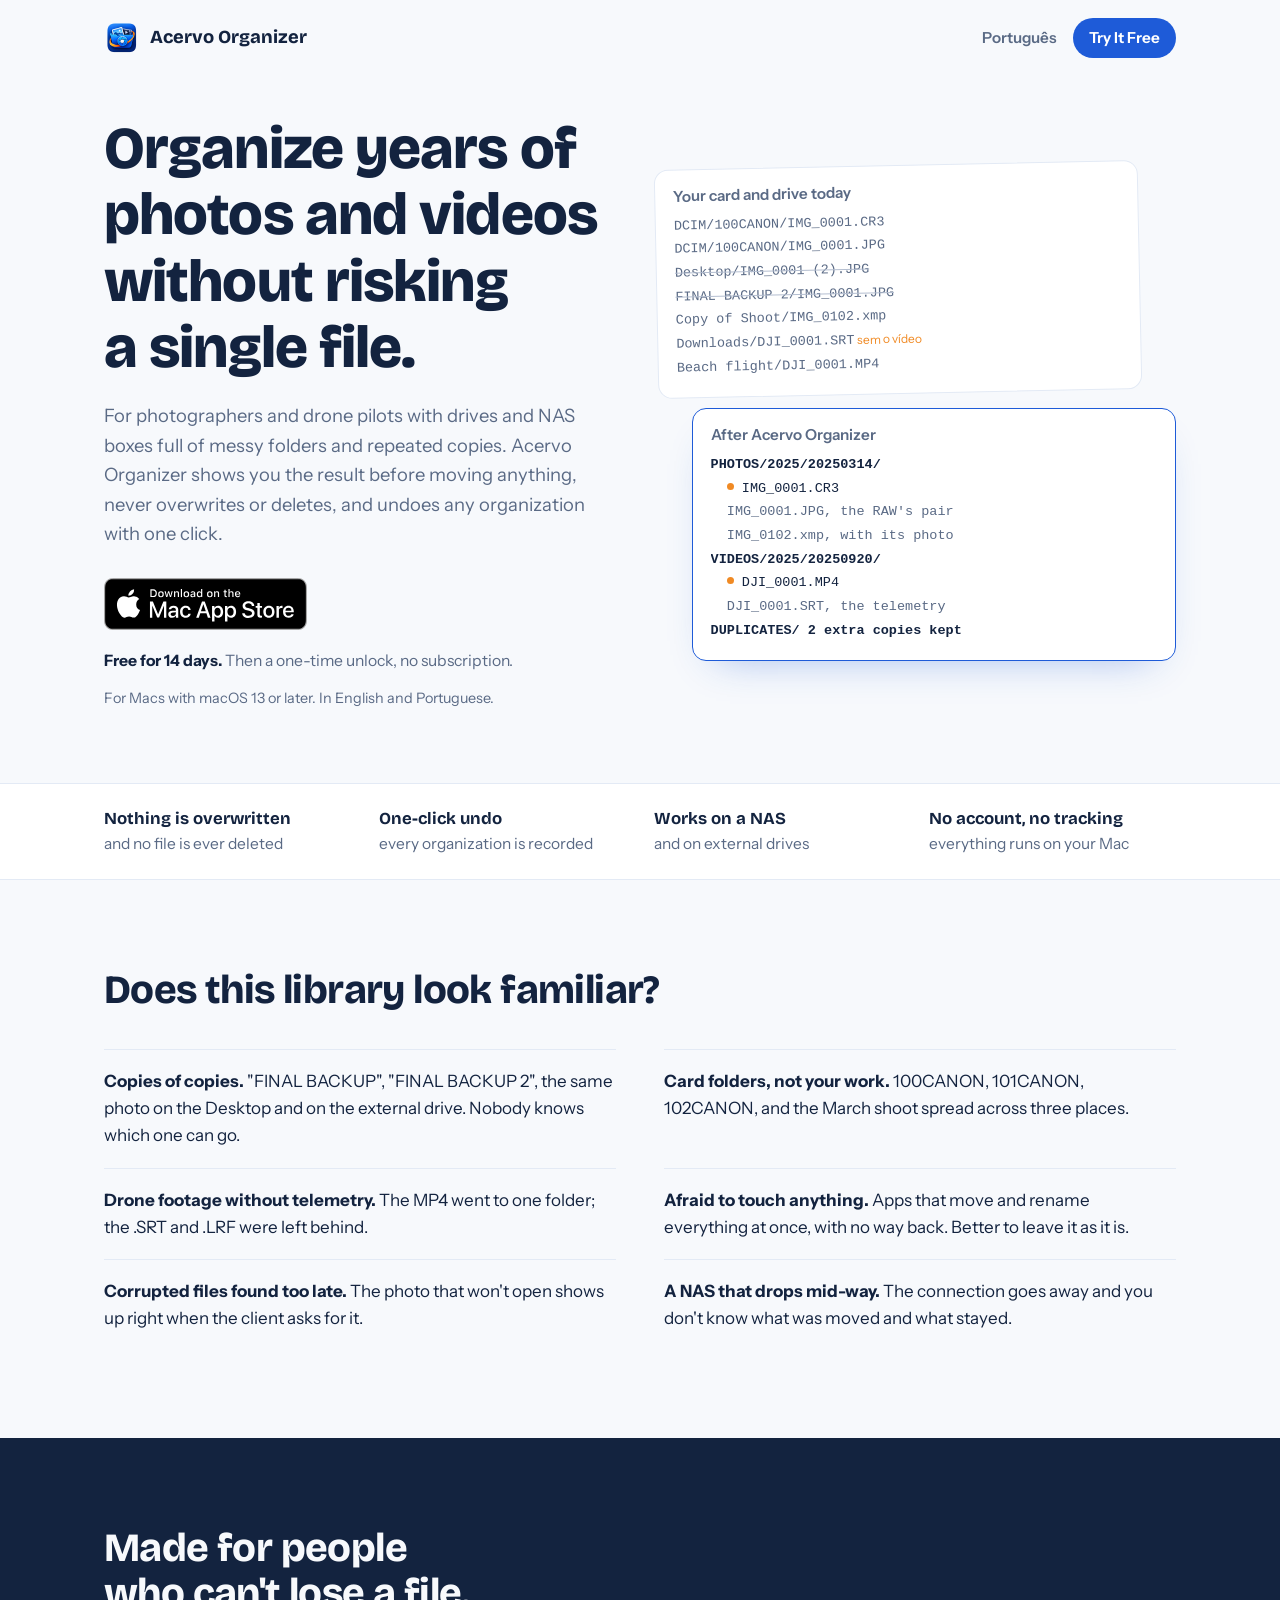
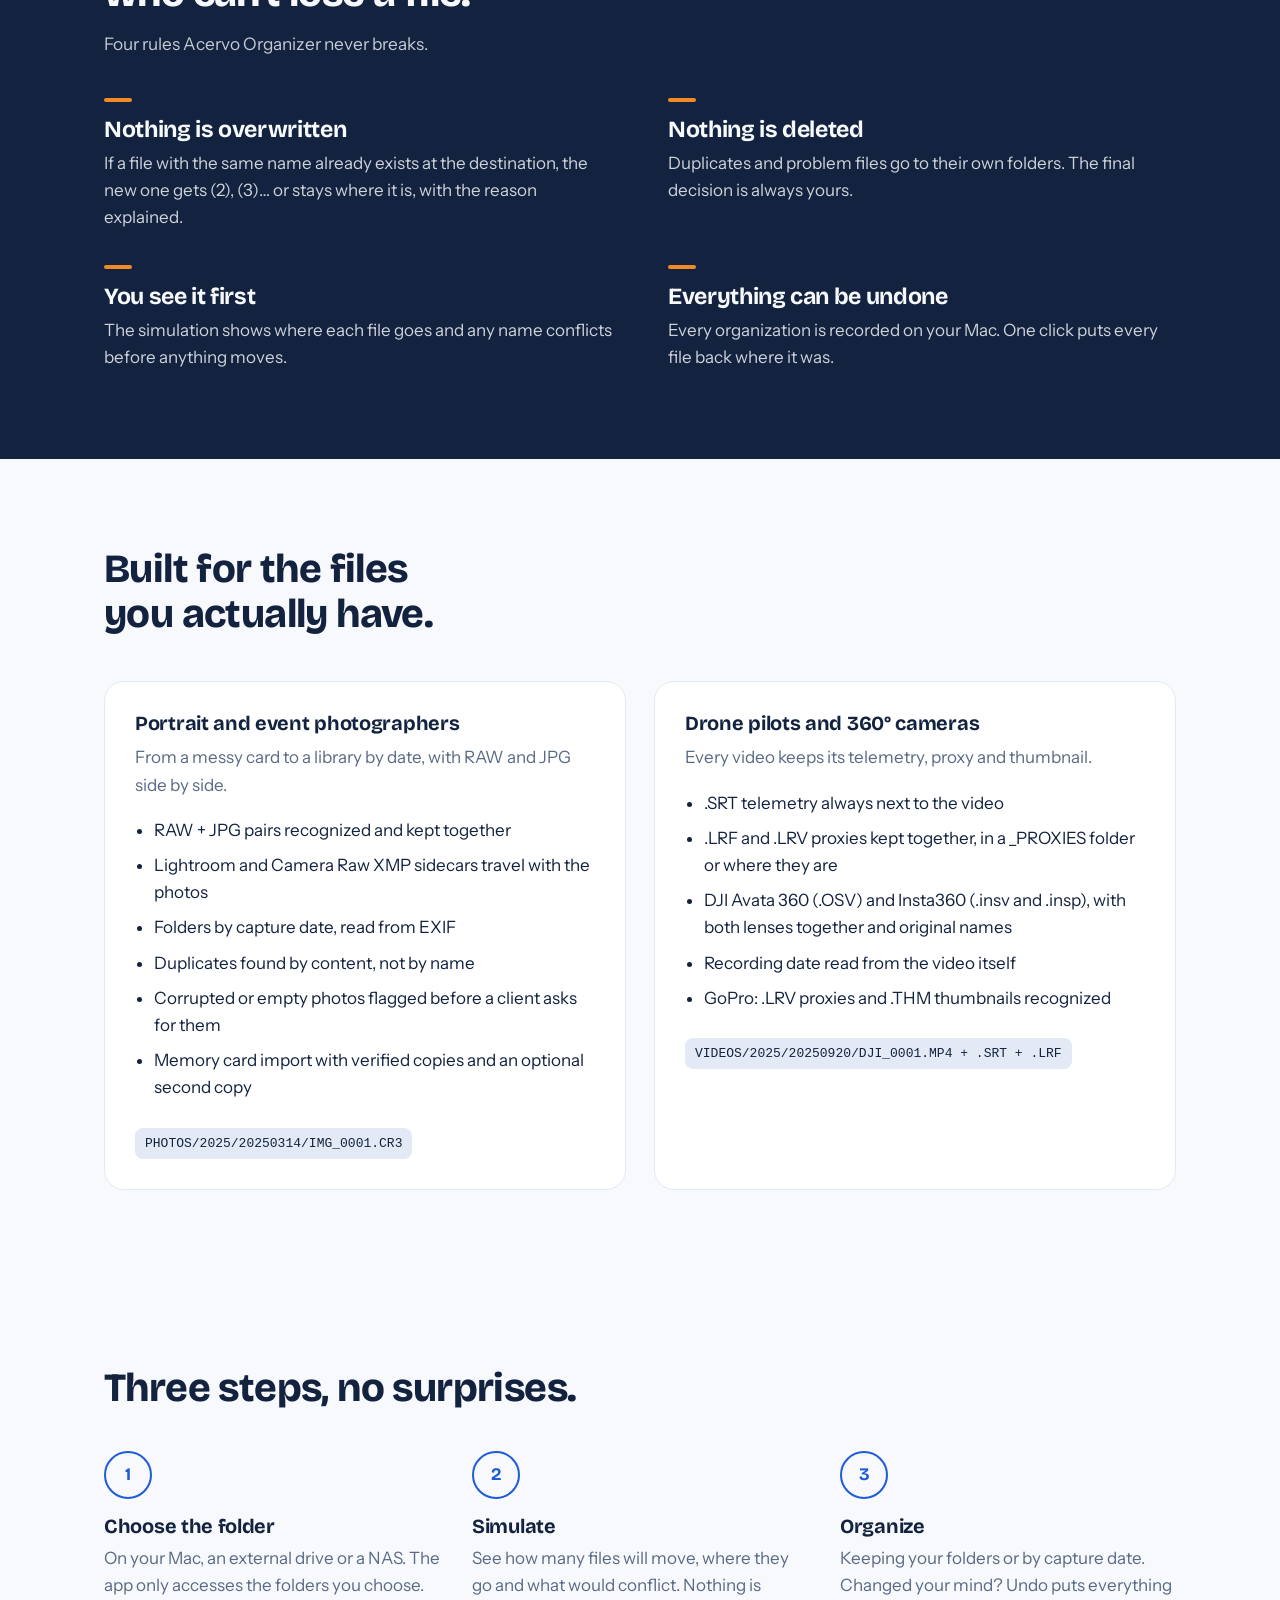
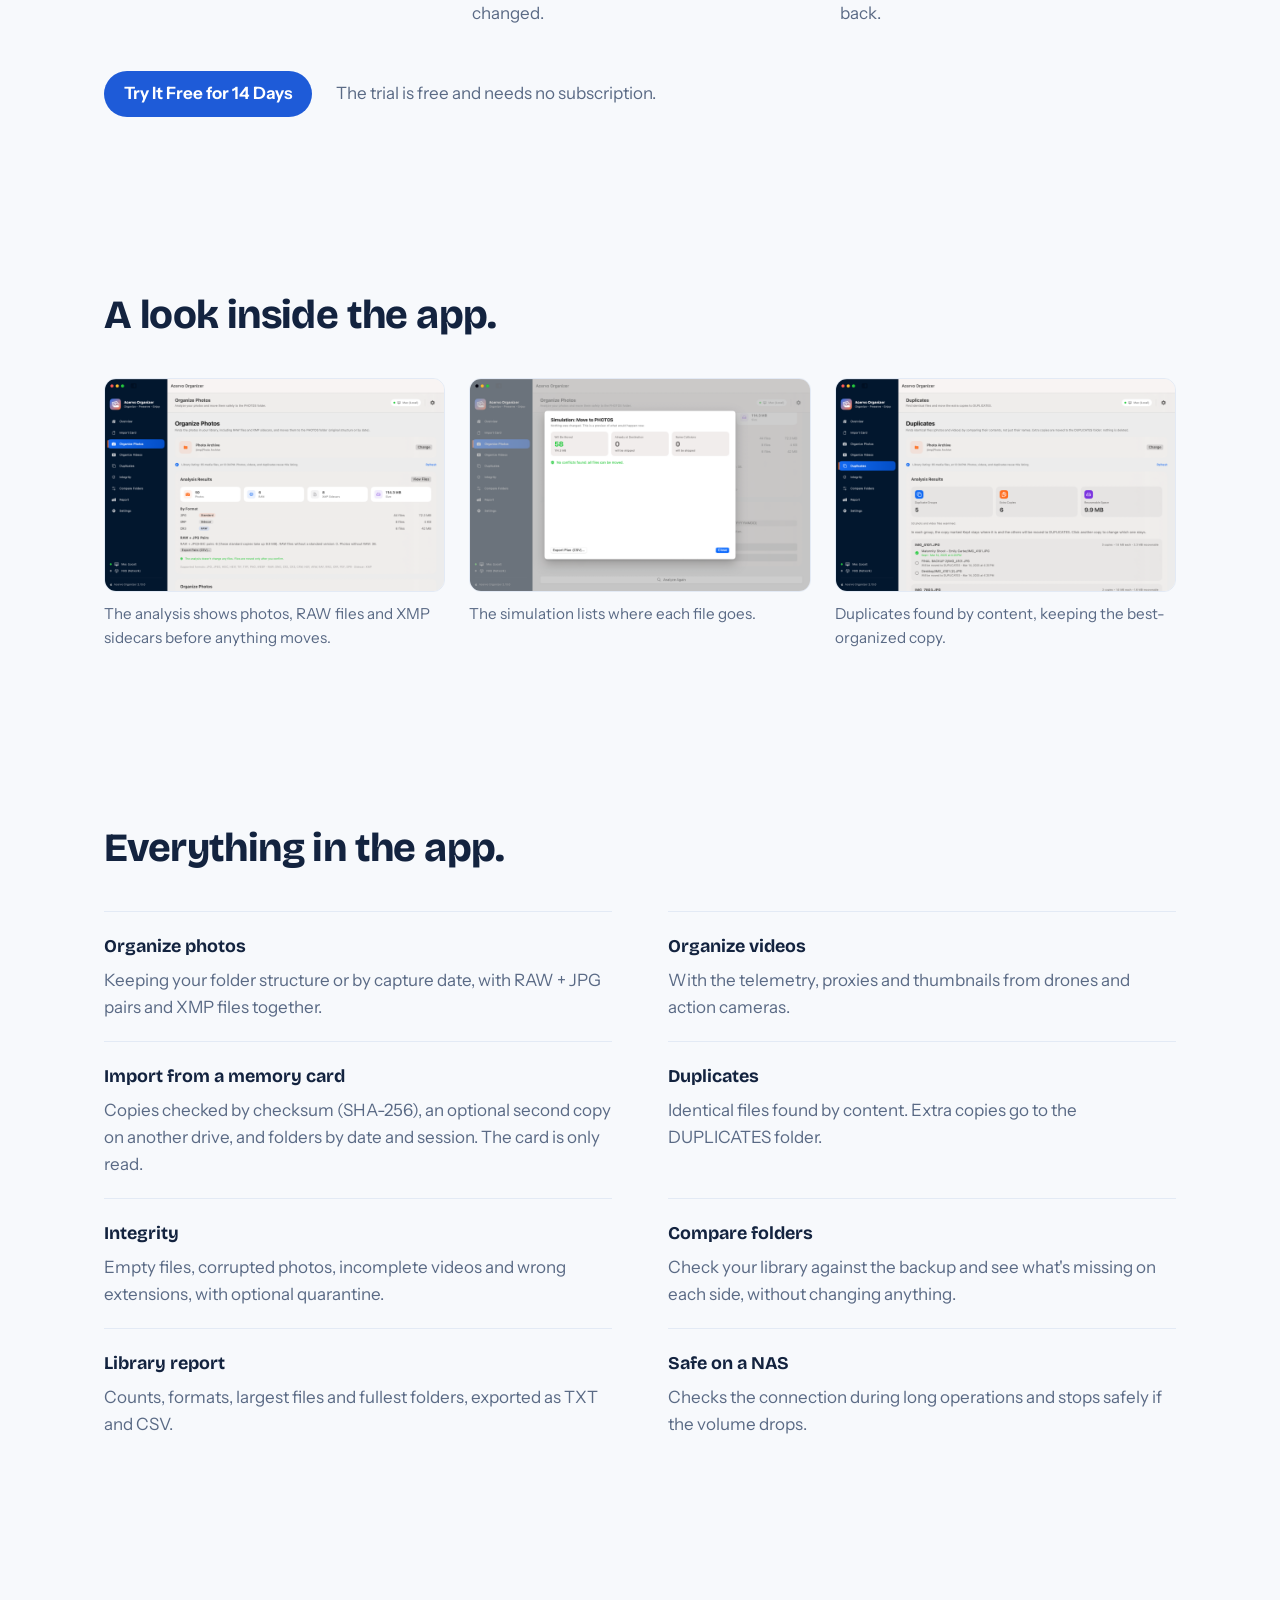
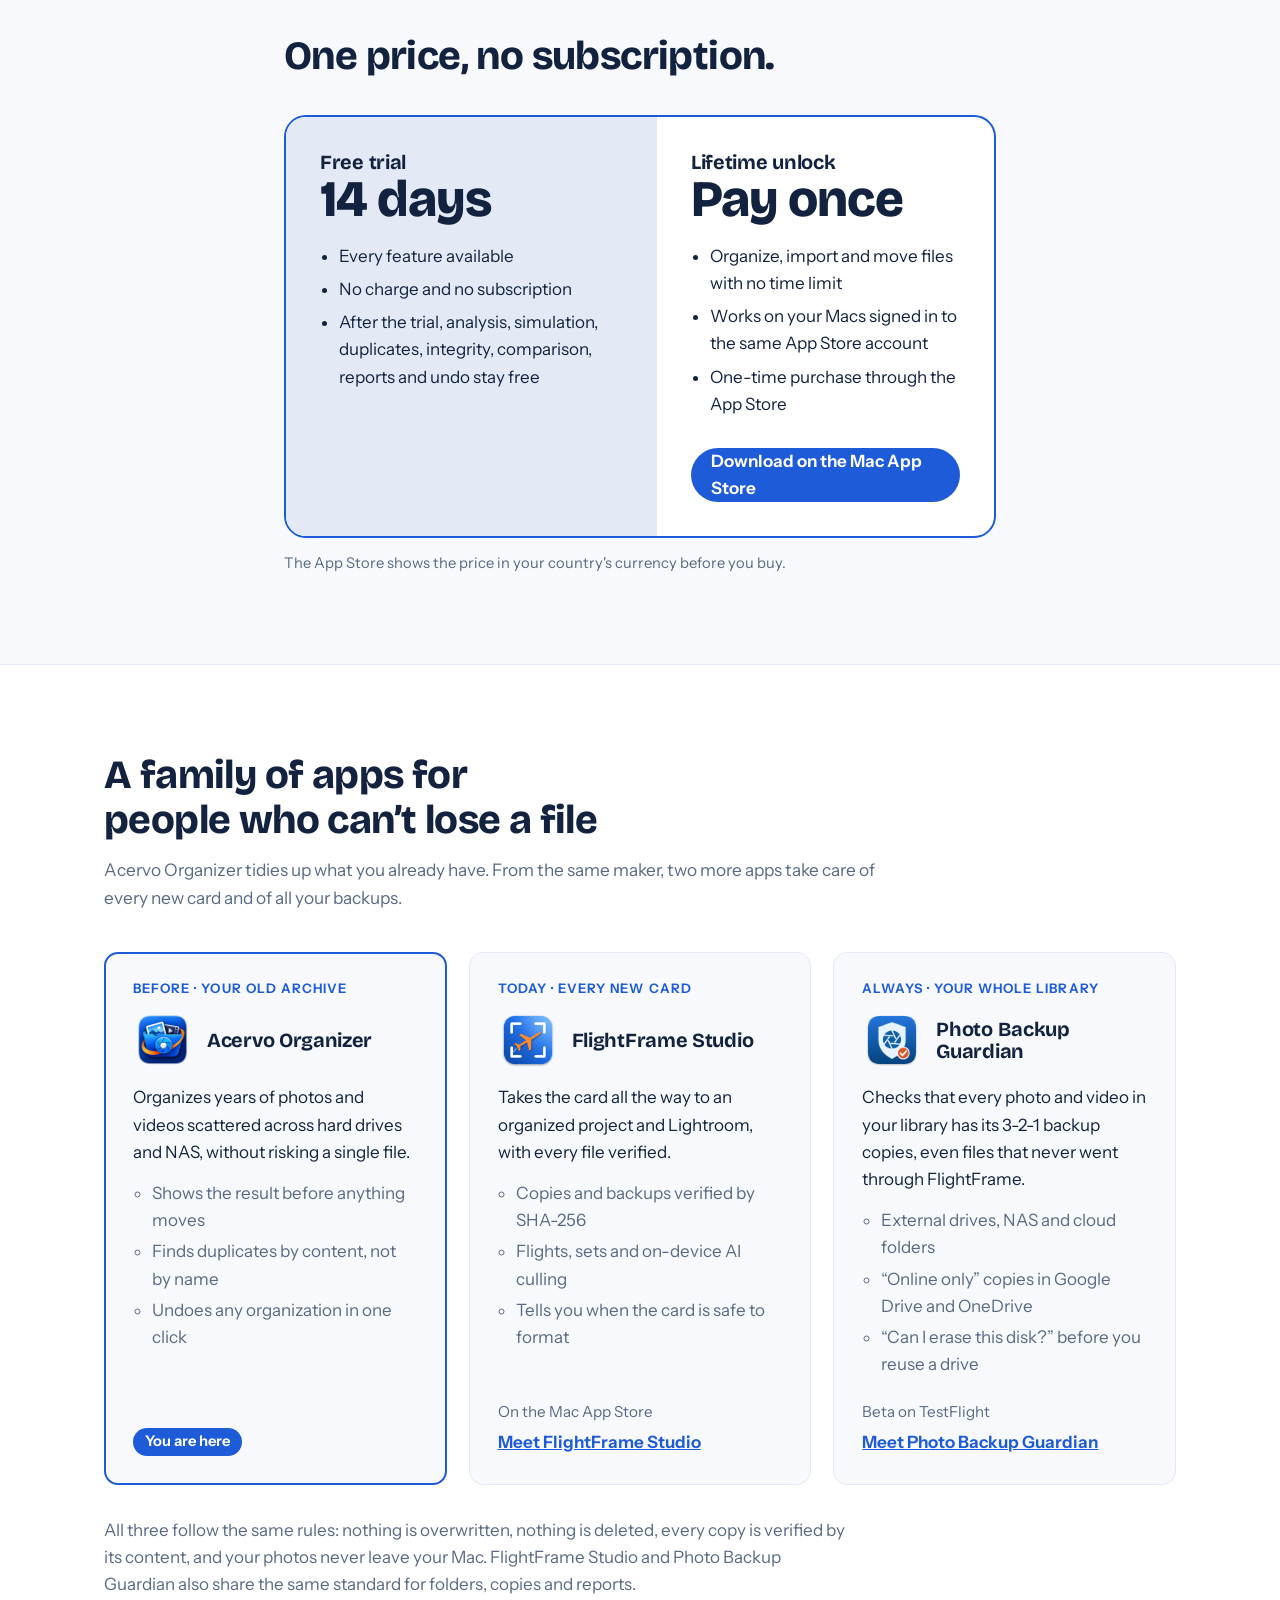
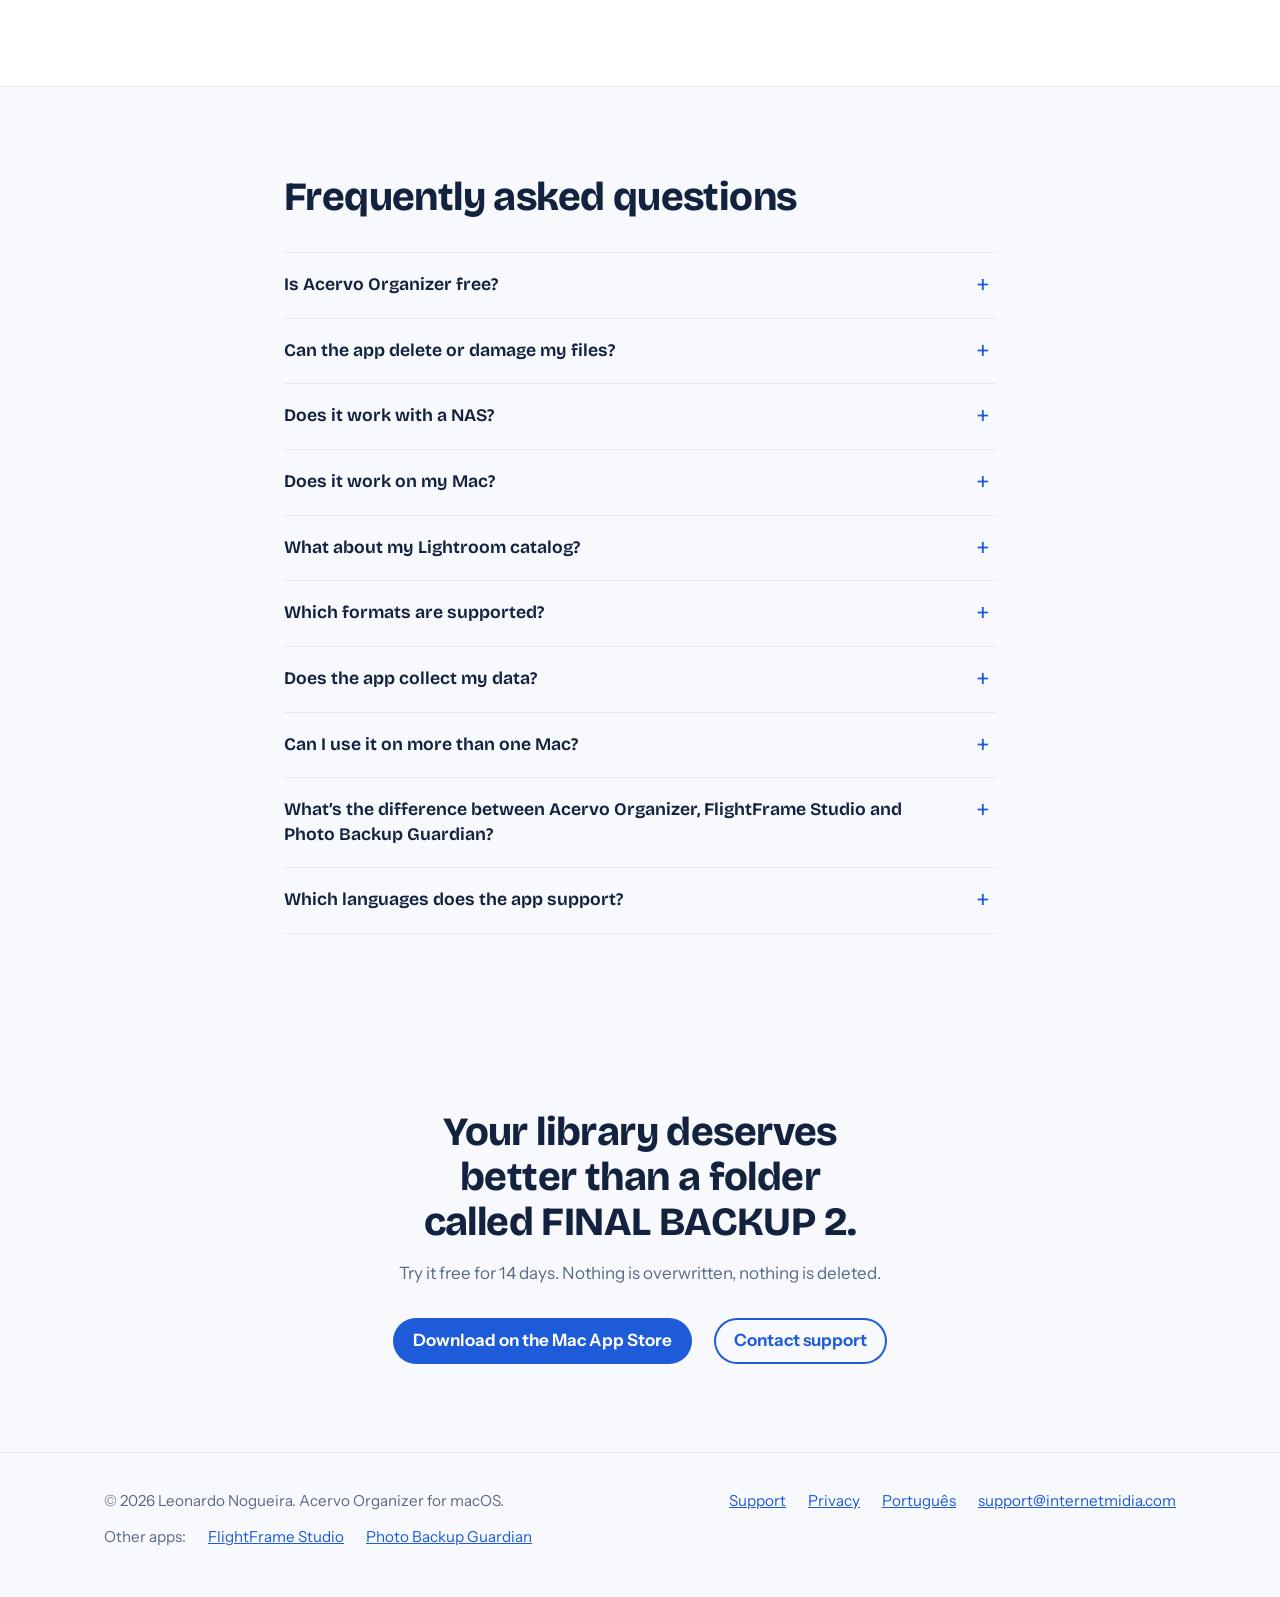
==== en/index.html @ 6e10c5bd "Add the app family section with FlightFrame Studio and Photo Backup Guardian Each app is shown by th" ====
<!doctype html>
<html lang="en">
<head>
<!-- Google tag (gtag.js) -->
<script async src="https://www.googletagmanager.com/gtag/js?id=AW-18549963218"></script>
<script>
  window.dataLayer = window.dataLayer || [];
  function gtag(){dataLayer.push(arguments);}
  gtag('js', new Date());

  gtag('config', 'AW-18549963218');
</script>
<!-- Event snippet for App Store click conversion page (Google Ads). Vale para todo link da Mac App Store da página;
     se a tag do Google não responder em 1 s (bloqueador de anúncios), o link abre mesmo assim. -->
<script>
function gtag_report_conversion(url) {
  var done = false;
  var callback = function () {
    if (done) { return; }
    done = true;
    if (typeof(url) != 'undefined') {
      window.location = url;
    }
  };
  gtag('event', 'conversion', {
      'send_to': 'AW-18549963218/HikiCJOxvbEdENLzp41F',
      'value': 1.0,
      'currency': 'BRL',
      'event_callback': callback
  });
  setTimeout(callback, 1000);
  return false;
}
document.addEventListener('click', function (e) {
  var link = e.target.closest && e.target.closest('a[href*="apps.apple.com"]');
  if (!link) { return; }
  if (e.button !== 0 || e.metaKey || e.ctrlKey || e.shiftKey || e.altKey || link.target === '_blank') {
    gtag_report_conversion();   // abre em outra aba: só registra
    return;
  }
  e.preventDefault();
  gtag_report_conversion(link.href);
});
</script>
<meta charset="utf-8">
<meta name="viewport" content="width=device-width, initial-scale=1">
<title>Acervo Organizer: organize photos, RAW files and drone footage on your Mac without losing anything</title>
<meta name="description" content="Mac app that organizes years of photos, RAW files and drone videos, on your Mac or on a NAS. Simulates before moving, never overwrites or deletes, and undoes any organization. Free for 14 days.">
<link rel="canonical" href="https://acervoorganizer.ravendronevideos.com.br/en/">
<link rel="alternate" hreflang="en" href="https://acervoorganizer.ravendronevideos.com.br/en/">
<link rel="alternate" hreflang="pt-BR" href="https://acervoorganizer.ravendronevideos.com.br/">
<link rel="alternate" hreflang="x-default" href="https://acervoorganizer.ravendronevideos.com.br/en/">
<meta name="theme-color" content="#1E5BD8">
<link rel="icon" type="image/png" href="../assets/favicon-64.png">
<link rel="apple-touch-icon" href="../assets/icone-256.png">
<meta property="og:type" content="website">
<meta property="og:locale" content="en_US">
<meta property="og:locale:alternate" content="pt_BR">
<meta property="og:site_name" content="Acervo Organizer">
<meta property="og:title" content="Acervo Organizer: your photo and video library in order, without losing anything">
<meta property="og:description" content="Organize photos, RAW files and drone footage on your Mac or NAS. Nothing is overwritten, nothing is deleted, everything can be undone. Free for 14 days.">
<meta property="og:url" content="https://acervoorganizer.ravendronevideos.com.br/en/">
<meta property="og:image" content="https://acervoorganizer.ravendronevideos.com.br/assets/og-image.png">
<meta property="og:image:width" content="1200">
<meta property="og:image:height" content="630">
<meta name="twitter:card" content="summary_large_image">
<link rel="preconnect" href="https://fonts.googleapis.com">
<link rel="preconnect" href="https://fonts.gstatic.com" crossorigin>
<link href="https://fonts.googleapis.com/css2?family=Bricolage+Grotesque:opsz,wght@12..96,600;12..96,700;12..96,800&family=Instrument+Sans:wght@400;600;700&display=swap" rel="stylesheet">
<link rel="stylesheet" href="../style.css?v=2026-11-05">
<script type="application/ld+json">
{
  "@context": "https://schema.org",
  "@type": "SoftwareApplication",
  "name": "Acervo Organizer",
  "operatingSystem": "macOS 13 or later",
  "applicationCategory": "MultimediaApplication",
  "description": "Organizes photos, RAW files and drone videos on your Mac, on external drives or on a NAS, without overwriting or deleting files.",
  "image": "https://acervoorganizer.ravendronevideos.com.br/assets/icone-512.png",
  "url": "https://acervoorganizer.ravendronevideos.com.br/en/",
  "downloadUrl": "https://apps.apple.com/app/id6821982992?mt=12",
  "inLanguage": "en",
  "offers": { "@type": "Offer", "price": "0", "priceCurrency": "USD", "description": "Free download with a 14-day trial. One-time unlock; the App Store shows the price in your currency." },
  "author": { "@type": "Person", "name": "Leonardo Nogueira" }
}
</script>
</head>
<body>

<header class="topo">
  <div class="largura">
    <a class="marca" href="#topo" aria-label="Acervo Organizer, home"><img src="../assets/icone-256.png" alt="" width="36" height="36">Acervo Organizer</a>
    <div class="topo-acoes">
      <a class="idioma-link" href="../" hreflang="pt-BR" lang="pt-BR">Português</a>
      <a class="botao" href="https://apps.apple.com/app/id6821982992?mt=12">Try It Free</a>
    </div>
  </div>
</header>

<main id="topo">

<section class="hero">
  <div class="largura">
    <div>
      <h1>Organize years of photos and videos without risking a single file.</h1>
      <p class="subtitulo">For photographers and drone pilots with drives and NAS boxes full of messy folders and repeated copies. Acervo Organizer shows you the result before moving anything, never overwrites or deletes, and undoes any organization with one click.</p>
      <div class="acoes">
        <a class="selo" href="https://apps.apple.com/app/id6821982992?mt=12"><img src="../assets/badge-mac-app-store-en.svg" alt="Download on the Mac App Store" width="180" height="52" onerror="this.parentNode.className='selo-texto';this.parentNode.textContent='Download on the Mac App Store';"></a>
        <p class="oferta"><strong>Free for 14 days.</strong> Then a one-time unlock, no subscription.</p>
      </div>
      <p class="requisito">For Macs with macOS 13 or later. In English and Portuguese.</p>
    </div>

    <div class="acervo" role="img" aria-label="Example: files scattered across the memory card, the Desktop and backups become folders by date, with RAW and JPG photos together and the drone telemetry next to the video.">
      <div class="folha antes" aria-hidden="true">
        <h2>Your card and drive today</h2>
        <ul>
          <li>DCIM/100CANON/IMG_0001.CR3</li>
          <li>DCIM/100CANON/IMG_0001.JPG</li>
          <li class="repetido">Desktop/IMG_0001 (2).JPG</li>
          <li class="repetido">FINAL BACKUP 2/IMG_0001.JPG</li>
          <li>Copy of Shoot/IMG_0102.xmp</li>
          <li class="solto">Downloads/DJI_0001.SRT</li>
          <li>Beach flight/DJI_0001.MP4</li>
        </ul>
      </div>
      <div class="folha depois" aria-hidden="true">
        <h2>After Acervo Organizer</h2>
        <ul>
          <li class="pasta" style="--i:0">PHOTOS/2025/20250314/</li>
          <li class="n1 ok" style="--i:1">IMG_0001.CR3</li>
          <li class="n1 junto" style="--i:2">IMG_0001.JPG, the RAW's pair</li>
          <li class="n1 junto" style="--i:3">IMG_0102.xmp, with its photo</li>
          <li class="pasta" style="--i:4">VIDEOS/2025/20250920/</li>
          <li class="n1 ok" style="--i:5">DJI_0001.MP4</li>
          <li class="n1 junto" style="--i:6">DJI_0001.SRT, the telemetry</li>
          <li class="pasta" style="--i:7">DUPLICATES/ 2 extra copies kept</li>
        </ul>
      </div>
    </div>
  </div>
</section>

<section class="confianca" aria-label="Guarantees">
  <ul class="largura">
    <li><strong>Nothing is overwritten</strong>and no file is ever deleted</li>
    <li><strong>One-click undo</strong>every organization is recorded</li>
    <li><strong>Works on a NAS</strong>and on external drives</li>
    <li><strong>No account, no tracking</strong>everything runs on your Mac</li>
  </ul>
</section>

<section class="secao">
  <div class="largura">
    <h2>Does this library look familiar?</h2>
    <div class="dores">
      <p><strong>Copies of copies.</strong> "FINAL BACKUP", "FINAL BACKUP 2", the same photo on the Desktop and on the external drive. Nobody knows which one can go.</p>
      <p><strong>Card folders, not your work.</strong> 100CANON, 101CANON, 102CANON, and the March shoot spread across three places.</p>
      <p><strong>Drone footage without telemetry.</strong> The MP4 went to one folder; the .SRT and .LRF were left behind.</p>
      <p><strong>Afraid to touch anything.</strong> Apps that move and rename everything at once, with no way back. Better to leave it as it is.</p>
      <p><strong>Corrupted files found too late.</strong> The photo that won't open shows up right when the client asks for it.</p>
      <p><strong>A NAS that drops mid-way.</strong> The connection goes away and you don't know what was moved and what stayed.</p>
    </div>
  </div>
</section>

<section class="secao regras-fundo" id="safety">
  <div class="largura">
    <h2>Made for people who can't lose a file.</h2>
    <p class="introducao">Four rules Acervo Organizer never breaks.</p>
    <ul class="regras">
      <li><h3>Nothing is overwritten</h3><p>If a file with the same name already exists at the destination, the new one gets (2), (3)… or stays where it is, with the reason explained.</p></li>
      <li><h3>Nothing is deleted</h3><p>Duplicates and problem files go to their own folders. The final decision is always yours.</p></li>
      <li><h3>You see it first</h3><p>The simulation shows where each file goes and any name conflicts before anything moves.</p></li>
      <li><h3>Everything can be undone</h3><p>Every organization is recorded on your Mac. One click puts every file back where it was.</p></li>
    </ul>
  </div>
</section>

<section class="secao" id="who-its-for">
  <div class="largura">
    <h2>Built for the files you actually have.</h2>
    <div class="publicos">
      <article class="publico">
        <h3>Portrait and event photographers</h3>
        <p>From a messy card to a library by date, with RAW and JPG side by side.</p>
        <ul>
          <li>RAW + JPG pairs recognized and kept together</li>
          <li>Lightroom and Camera Raw XMP sidecars travel with the photos</li>
          <li>Folders by capture date, read from EXIF</li>
          <li>Duplicates found by content, not by name</li>
          <li>Corrupted or empty photos flagged before a client asks for them</li>
          <li>Memory card import with verified copies and an optional second copy</li>
        </ul>
        <span class="caminho">PHOTOS/2025/20250314/IMG_0001.CR3</span>
      </article>
      <article class="publico">
        <h3>Drone pilots and 360° cameras</h3>
        <p>Every video keeps its telemetry, proxy and thumbnail.</p>
        <ul>
          <li>.SRT telemetry always next to the video</li>
          <li>.LRF and .LRV proxies kept together, in a _PROXIES folder or where they are</li>
          <li>DJI Avata 360 (.OSV) and Insta360 (.insv and .insp), with both lenses together and original names</li>
          <li>Recording date read from the video itself</li>
          <li>GoPro: .LRV proxies and .THM thumbnails recognized</li>
        </ul>
        <span class="caminho">VIDEOS/2025/20250920/DJI_0001.MP4 + .SRT + .LRF</span>
      </article>
    </div>
  </div>
</section>

<section class="secao" id="how-it-works">
  <div class="largura">
    <h2>Three steps, no surprises.</h2>
    <ol class="passos">
      <li><h3>Choose the folder</h3><p>On your Mac, an external drive or a NAS. The app only accesses the folders you choose.</p></li>
      <li><h3>Simulate</h3><p>See how many files will move, where they go and what would conflict. Nothing is changed.</p></li>
      <li><h3>Organize</h3><p>Keeping your folders or by capture date. Changed your mind? Undo puts everything back.</p></li>
    </ol>
    <div class="meio-cta">
      <a class="botao" href="https://apps.apple.com/app/id6821982992?mt=12">Try It Free for 14 Days</a>
      <p class="discreto">The trial is free and needs no subscription.</p>
    </div>
  </div>
</section>

<section class="secao capturas" aria-label="App screens">
  <div class="largura">
    <h2>A look inside the app.</h2>
    <div class="galeria">
      <figure><img src="../assets/capturas/en/organize-photos.png" alt="Organize Photos screen with the analysis result" loading="lazy" onerror="this.closest('figure').remove()"><figcaption>The analysis shows photos, RAW files and XMP sidecars before anything moves.</figcaption></figure>
      <figure><img src="../assets/capturas/en/simulation.png" alt="Simulation window with the destination of each file" loading="lazy" onerror="this.closest('figure').remove()"><figcaption>The simulation lists where each file goes.</figcaption></figure>
      <figure><img src="../assets/capturas/en/duplicates.png" alt="Duplicates screen with groups of identical files" loading="lazy" onerror="this.closest('figure').remove()"><figcaption>Duplicates found by content, keeping the best-organized copy.</figcaption></figure>
    </div>
  </div>
</section>

<section class="secao" id="features">
  <div class="largura">
    <h2>Everything in the app.</h2>
    <dl class="indice">
      <div><dt>Organize photos</dt><dd>Keeping your folder structure or by capture date, with RAW + JPG pairs and XMP files together.</dd></div>
      <div><dt>Organize videos</dt><dd>With the telemetry, proxies and thumbnails from drones and action cameras.</dd></div>
      <div><dt>Import from a memory card</dt><dd>Copies checked by checksum (SHA-256), an optional second copy on another drive, and folders by date and session. The card is only read.</dd></div>
      <div><dt>Duplicates</dt><dd>Identical files found by content. Extra copies go to the DUPLICATES folder.</dd></div>
      <div><dt>Integrity</dt><dd>Empty files, corrupted photos, incomplete videos and wrong extensions, with optional quarantine.</dd></div>
      <div><dt>Compare folders</dt><dd>Check your library against the backup and see what's missing on each side, without changing anything.</dd></div>
      <div><dt>Library report</dt><dd>Counts, formats, largest files and fullest folders, exported as TXT and CSV.</dd></div>
      <div><dt>Safe on a NAS</dt><dd>Checks the connection during long operations and stops safely if the volume drops.</dd></div>
    </dl>
  </div>
</section>

<section class="secao" id="price">
  <div class="largura estreito">
    <h2>One price, no subscription.</h2>
    <div class="preco-caixa">
      <div class="gratis">
        <h3>Free trial</h3>
        <p class="valor">14 days</p>
        <ul>
          <li>Every feature available</li>
          <li>No charge and no subscription</li>
          <li>After the trial, analysis, simulation, duplicates, integrity, comparison, reports and undo stay free</li>
        </ul>
      </div>
      <div>
        <h3>Lifetime unlock</h3>
        <p class="valor">Pay once</p>
        <ul>
          <li>Organize, import and move files with no time limit</li>
          <li>Works on your Macs signed in to the same App Store account</li>
          <li>One-time purchase through the App Store</li>
        </ul>
        <a class="botao" href="https://apps.apple.com/app/id6821982992?mt=12">Download on the Mac App Store</a>
      </div>
    </div>
    <p class="discreto" style="margin-top:14px;font-size:.92rem">The App Store shows the price in your country's currency before you buy.</p>
  </div>
</section>

<section class="secao familia" id="apps">
  <div class="largura">
    <h2>A family of apps for people who can’t lose a file</h2>
    <p class="introducao">Acervo Organizer tidies up what you already have. From the same maker, two more apps take care of every new card and of all your backups.</p>
    <ol class="familia-grade">
      <li class="familia-app aqui">
        <span class="familia-momento">Before · your old archive</span>
        <header>
          <img src="../assets/icone-256.png" alt="" width="60" height="60" loading="lazy">
          <h3>Acervo Organizer</h3>
        </header>
        <p>Organizes years of photos and videos scattered across hard drives and NAS, without risking a single file.</p>
        <ul>
          <li>Shows the result before anything moves</li>
          <li>Finds duplicates by content, not by name</li>
          <li>Undoes any organization in one click</li>
        </ul>
        <span class="familia-aqui">You are here</span>
      </li>
      <li class="familia-app">
        <span class="familia-momento">Today · every new card</span>
        <header>
          <img src="../assets/app-flightframe.png" alt="" width="60" height="60" loading="lazy">
          <h3>FlightFrame Studio</h3>
        </header>
        <p>Takes the card all the way to an organized project and Lightroom, with every file verified.</p>
        <ul>
          <li>Copies and backups verified by SHA-256</li>
          <li>Flights, sets and on-device AI culling</li>
          <li>Tells you when the card is safe to format</li>
        </ul>
        <span class="familia-situacao">On the Mac App Store</span>
        <a class="familia-link" href="https://flightframe.ravendronevideos.com.br/en/">Meet FlightFrame Studio</a>
      </li>
      <li class="familia-app">
        <span class="familia-momento">Always · your whole library</span>
        <header>
          <img src="../assets/app-photo-backup-guardian.png" alt="" width="60" height="60" loading="lazy">
          <h3>Photo Backup Guardian</h3>
        </header>
        <p>Checks that every photo and video in your library has its 3-2-1 backup copies, even files that never went through FlightFrame.</p>
        <ul>
          <li>External drives, NAS and cloud folders</li>
          <li>“Online only” copies in Google Drive and OneDrive</li>
          <li>“Can I erase this disk?” before you reuse a drive</li>
        </ul>
        <span class="familia-situacao">Beta on TestFlight</span>
        <a class="familia-link" href="https://photobackupguardian.app">Meet Photo Backup Guardian</a>
      </li>
    </ol>
    <p class="familia-regras">All three follow the same rules: nothing is overwritten, nothing is deleted, every copy is verified by its content, and your photos never leave your Mac. FlightFrame Studio and Photo Backup Guardian also share the same standard for folders, copies and reports.</p>
  </div>
</section>

<section class="secao" id="faq">
  <div class="largura estreito">
    <h2>Frequently asked questions</h2>
    <div class="perguntas">
      <details><summary>Is Acervo Organizer free?</summary><p>The download is free and the first two weeks come with everything unlocked. After that, analysis, simulation, duplicates, integrity, comparison, reports and undo stay free. To keep organizing, importing and moving files, the unlock is a one-time purchase, no subscription.</p></details>
      <details><summary>Can the app delete or damage my files?</summary><p>No. It never deletes and never overwrites. Duplicates and problem files are moved to their own folders, and every organization can be undone. Between different drives, the app copies, verifies, and only then removes the original.</p></details>
      <details><summary>Does it work with a NAS?</summary><p>Yes, with the NAS volume mounted on your Mac, such as a Synology or QNAP over the network. The app checks the connection during long operations and stops safely if it drops; what was already moved is recorded and can be undone.</p></details>
      <details><summary>Does it work on my Mac?</summary><p>It works on Macs with macOS 13 or later, with Apple silicon or Intel processors.</p></details>
      <details><summary>What about my Lightroom catalog?</summary><p>XMP files travel with the photos. If the folders are already in a Lightroom Classic catalog, moving photos outside Lightroom makes the catalog lose track of them; after organizing, use Lightroom's option to find the missing folder and point it to the new place.</p></details>
      <details><summary>Which formats are supported?</summary><p>Photos in JPG, HEIC, PNG, TIFF and the main RAW formats (CR3, CR2, NEF, ARW, RAF, DNG, ORF, RW2 and others), with XMP. Videos in MOV, MP4, MTS, MKV, AVI and others, with .SRT, .LRF, .LRV and .THM. 360° videos from DJI (.OSV) and Insta360 (.insv and .insp).</p></details>
      <details><summary>Does the app collect my data?</summary><p>No. There is no account, no ads, no usage analytics and no tracking, and your photos never leave your drives. See the <a href="privacy.html">privacy policy</a>.</p></details>
      <details><summary>Can I use it on more than one Mac?</summary><p>Yes. The unlock works on Macs signed in to the same App Store account. On a new Mac, go to Settings, License, View Options…, Restore Purchases.</p></details>
      <details><summary>What’s the difference between Acervo Organizer, FlightFrame Studio and Photo Backup Guardian?</summary><p>Each one covers a different moment of your work. Acervo Organizer tidies up what’s already on your drives and NAS: it organizes by date, keeps RAW, XMP and telemetry together and sets duplicates aside. <a href="https://flightframe.ravendronevideos.com.br/en/">FlightFrame Studio</a> handles every new card: it copies with verification, organizes the project, makes the backup and tells you when the card is safe to format. <a href="https://photobackupguardian.app">Photo Backup Guardian</a> watches your whole library, across every drive and cloud folder, and warns you when a 3-2-1 copy is missing. Use one, or all three together.</p></details>
      <details><summary>Which languages does the app support?</summary><p>English and Portuguese (Brazil). The app follows your macOS language; to choose another one just for Acervo Organizer, go to System Settings › General › Language &amp; Region › Applications. New users get destination folders named PHOTOS, VIDEOS, DUPLICATES and PROBLEMS.</p></details>
    </div>
  </div>
</section>

<section class="secao final">
  <div class="largura">
    <h2>Your library deserves better than a folder called FINAL&nbsp;BACKUP&nbsp;2.</h2>
    <p>Try it free for 14 days. Nothing is overwritten, nothing is deleted.</p>
    <div class="acoes">
      <a class="botao" href="https://apps.apple.com/app/id6821982992?mt=12">Download on the Mac App Store</a>
      <a class="botao botao-secundario" href="support.html">Contact support</a>
    </div>
  </div>
</section>

</main>

<footer class="rodape">
  <div class="largura">
    <p>© 2026 Leonardo Nogueira. Acervo Organizer for macOS.</p>
    <nav aria-label="Footer">
      <a href="support.html">Support</a>
      <a href="privacy.html">Privacy</a>
      <a href="../" hreflang="pt-BR" lang="pt-BR">Português</a>
      <a href="mailto:support@internetmidia.com">support@internetmidia.com</a>
    </nav>
    <nav class="outros-apps" aria-label="Other apps">
      <span>Other apps:</span>
      <a href="https://flightframe.ravendronevideos.com.br/en/">FlightFrame Studio</a>
      <a href="https://photobackupguardian.app">Photo Backup Guardian</a>
    </nav>
  </div>
</footer>

<script type="application/ld+json">
{
  "@context": "https://schema.org",
  "@type": "FAQPage",
  "mainEntity": [
    { "@type": "Question", "name": "Is Acervo Organizer free?", "acceptedAnswer": { "@type": "Answer", "text": "The download is free and the first two weeks come with everything unlocked. After that, analysis, simulation, duplicates, integrity, comparison, reports and undo stay free. To keep organizing, importing and moving files, the unlock is a one-time purchase, no subscription." } },
    { "@type": "Question", "name": "Can the app delete or damage my files?", "acceptedAnswer": { "@type": "Answer", "text": "No. It never deletes and never overwrites. Duplicates and problem files are moved to their own folders, and every organization can be undone." } },
    { "@type": "Question", "name": "Does it work with a NAS?", "acceptedAnswer": { "@type": "Answer", "text": "Yes, with the NAS volume mounted on your Mac. The app checks the connection during long operations and stops safely if it drops." } },
    { "@type": "Question", "name": "Does it work on my Mac?", "acceptedAnswer": { "@type": "Answer", "text": "It works on Macs with macOS 13 or later, with Apple silicon or Intel processors." } },
    { "@type": "Question", "name": "Does the app collect my data?", "acceptedAnswer": { "@type": "Answer", "text": "No. There is no account, no ads, no usage analytics and no tracking, and your photos never leave your drives." } }
  ]
}
</script>
</body>
</html>
---- style.css ----
/* Acervo Organizer — site (GitHub Pages). Cores tiradas do ícone do app. */
:root {
  --tinta: #13233F;
  --ardosia: #5A6A85;
  --cobalto: #1E5BD8;
  --cobalto-escuro: #1747AA;
  --laranja: #F08A24;
  --papel: #F7F9FC;
  --superficie: #FFFFFF;
  --nevoa: #E3EAF5;
  --ruido: #B4BED0;
  --raio: 14px;
  --display: "Bricolage Grotesque", "SF Pro Display", -apple-system, "Helvetica Neue", Arial, sans-serif;
  --texto: "Instrument Sans", -apple-system, BlinkMacSystemFont, "Helvetica Neue", Arial, sans-serif;
  --mono: ui-monospace, "SF Mono", Menlo, Consolas, monospace;
  color-scheme: light;
}
@media (prefers-color-scheme: dark) {
  :root {
    --tinta: #E6ECF6;
    --ardosia: #9AA8C0;
    --cobalto: #6E9BFF;
    --cobalto-escuro: #8DB0FF;
    --laranja: #FFA54D;
    --papel: #0E1729;
    --superficie: #16223A;
    --nevoa: #24324E;
    --ruido: #4A5878;
    color-scheme: dark;
  }
}

* { box-sizing: border-box; }
html { scroll-behavior: smooth; }
@media (prefers-reduced-motion: reduce) { html { scroll-behavior: auto; } }
body {
  margin: 0;
  font: 17px/1.6 var(--texto);
  color: var(--tinta);
  background: var(--papel);
  -webkit-font-smoothing: antialiased;
}
img { max-width: 100%; height: auto; }
a { color: var(--cobalto); }
:focus-visible { outline: 3px solid var(--laranja); outline-offset: 3px; border-radius: 6px; }

.largura { max-width: 1120px; margin: 0 auto; padding: 0 24px; }
.estreito { max-width: 760px; }

h1, h2, h3 { font-family: var(--display); line-height: 1.12; letter-spacing: -0.015em; margin: 0; text-wrap: balance; }
h1 { font-size: clamp(2.3rem, 5.2vw, 3.7rem); font-weight: 800; }
h2 { font-size: clamp(1.75rem, 3.4vw, 2.5rem); font-weight: 750; }
h3 { font-size: 1.25rem; font-weight: 700; }
p { margin: 0; max-width: 68ch; }
.discreto { color: var(--ardosia); }

/* Topo */
.topo { padding: 18px 0; }
.topo .largura { display: flex; align-items: center; justify-content: space-between; gap: 16px; }
.marca { display: flex; align-items: center; gap: 10px; font-family: var(--display); font-weight: 750; font-size: 1.15rem; color: var(--tinta); text-decoration: none; }
.marca img { width: 36px; height: 36px; }

/* Botões */
.botao {
  display: inline-flex; align-items: center; justify-content: center; gap: 8px;
  min-height: 46px; padding: 0 20px; border-radius: 999px;
  background: var(--cobalto); color: #fff; font-weight: 650; text-decoration: none;
  transition: background-color .15s ease;
}
.botao:hover { background: var(--cobalto-escuro); }
@media (prefers-color-scheme: dark) { .botao { color: #0E1729; } }
.botao-secundario { background: transparent; color: var(--cobalto); box-shadow: inset 0 0 0 2px var(--cobalto); }
.botao-secundario:hover { background: var(--nevoa); }
.topo .botao { min-height: 40px; padding: 0 16px; font-size: .95rem; }
.topo-acoes { display: flex; align-items: center; gap: 16px; }
.idioma-link { color: var(--ardosia); font-weight: 600; font-size: .95rem; text-decoration: none; }
.idioma-link:hover { color: var(--cobalto); text-decoration: underline; }

/* Hero */
.hero { padding: 40px 0 72px; }
.hero .largura { display: grid; grid-template-columns: 1fr 1.05fr; gap: 56px; align-items: center; }
.hero h1 { max-width: 15ch; }
.hero .subtitulo { margin-top: 20px; font-size: 1.15rem; color: var(--ardosia); max-width: 52ch; }
.acoes { margin-top: 30px; display: flex; flex-wrap: wrap; align-items: center; gap: 18px 22px; }
.selo img { display: block; height: 52px; width: auto; }
.selo-texto { display: inline-flex; align-items: center; min-height: 52px; padding: 0 18px; border-radius: 10px; background: var(--tinta); color: var(--papel); font-weight: 650; text-decoration: none; }
.oferta { font-size: .98rem; color: var(--ardosia); }
.oferta strong { color: var(--tinta); }
.requisito { margin-top: 14px; font-size: .9rem; color: var(--ardosia); }

/* A transformação do acervo (elemento principal do hero) */
.acervo { position: relative; display: grid; gap: 14px; }
.folha {
  background: var(--superficie); border: 1px solid var(--nevoa); border-radius: var(--raio);
  padding: 16px 18px 18px; font: 13.5px/1.75 var(--mono);
}
.folha h2 { font: 600 .95rem/1.3 var(--texto); letter-spacing: 0; margin-bottom: 8px; color: var(--ardosia); }
.folha ul { list-style: none; margin: 0; padding: 0; }
.folha li { white-space: nowrap; overflow: hidden; text-overflow: ellipsis; }
.antes { transform: rotate(-1.2deg); margin-right: 36px; }
.antes li { color: var(--ardosia); }
.antes .repetido { text-decoration: line-through; text-decoration-color: var(--ruido); }
.antes .solto::after { content: " sem o vídeo"; font-family: var(--texto); font-size: 12px; color: var(--laranja); }
.depois { margin-left: 36px; border-color: var(--cobalto); box-shadow: 0 18px 40px -24px rgba(30, 91, 216, .45); }
.depois .pasta { color: var(--tinta); font-weight: 600; }
.depois .n1 { padding-left: 2ch; } .depois .n2 { padding-left: 4ch; } .depois .n3 { padding-left: 6ch; }
.depois .ok::before { content: ""; display: inline-block; width: 7px; height: 7px; border-radius: 50%; background: var(--laranja); margin-right: 8px; vertical-align: 2px; }
.depois .junto { color: var(--ardosia); }
@media (prefers-reduced-motion: no-preference) {
  .depois li { opacity: 0; transform: translateY(6px); animation: assentar .45s ease forwards; animation-delay: calc(.35s + var(--i, 0) * 70ms); }
  @keyframes assentar { to { opacity: 1; transform: none; } }
}

/* Faixa de confiança */
.confianca { border-top: 1px solid var(--nevoa); border-bottom: 1px solid var(--nevoa); background: var(--superficie); }
.confianca ul { list-style: none; margin: 0 auto; padding: 22px 24px; display: grid; grid-template-columns: repeat(4, 1fr); gap: 18px 28px; }
.confianca li { font-size: .97rem; color: var(--ardosia); }
.confianca strong { display: block; font-family: var(--display); font-size: 1.05rem; color: var(--tinta); }

/* Seções */
.secao { padding: 88px 0; }
.secao > .largura > h2 { max-width: 22ch; }
.secao .introducao { margin-top: 14px; color: var(--ardosia); font-size: 1.08rem; }

/* Dores */
.dores { margin-top: 36px; display: grid; grid-template-columns: repeat(2, 1fr); gap: 0 48px; }
.dores p { padding: 18px 0; border-top: 1px solid var(--nevoa); }
.dores p strong { color: var(--tinta); }

/* Regras de ouro */
.regras-fundo { background: var(--tinta); color: var(--papel); }
@media (prefers-color-scheme: dark) { .regras-fundo { background: #0A1120; color: var(--tinta); } }
.regras-fundo .introducao { color: inherit; opacity: .78; }
.regras { margin: 40px 0 0; padding: 0; list-style: none; display: grid; grid-template-columns: repeat(2, 1fr); gap: 34px 56px; }
.regras h3 { font-size: 1.45rem; }
.regras h3::before { content: ""; display: block; width: 28px; height: 4px; border-radius: 2px; background: var(--laranja); margin-bottom: 14px; }
.regras p { margin-top: 8px; opacity: .82; }

/* Públicos */
.publicos { margin-top: 44px; display: grid; grid-template-columns: repeat(2, 1fr); gap: 28px; }
.publico { background: var(--superficie); border: 1px solid var(--nevoa); border-radius: 20px; padding: 30px; }
.publico p { margin-top: 10px; color: var(--ardosia); }
.publico ul { margin: 18px 0 0; padding-left: 1.1em; }
.publico li { margin: 8px 0; }
.caminho { display: inline-block; margin-top: 18px; padding: 6px 10px; border-radius: 8px; background: var(--nevoa); font: 13px/1.5 var(--mono); color: var(--tinta); word-break: break-all; }

/* Passos (sequência real) */
.passos { counter-reset: passo; list-style: none; padding: 0; margin: 40px 0 0; display: grid; grid-template-columns: repeat(3, 1fr); gap: 32px; }
.passos li { counter-increment: passo; }
.passos li::before { content: counter(passo); display: grid; place-items: center; width: 44px; height: 44px; border-radius: 50%; border: 2px solid var(--cobalto); color: var(--cobalto); font: 700 1.1rem var(--display); margin-bottom: 16px; }
.passos p { margin-top: 8px; color: var(--ardosia); }
.meio-cta { margin-top: 44px; display: flex; flex-wrap: wrap; align-items: center; gap: 16px 24px; }

/* Capturas reais (opcionais: aparecem quando os arquivos existem) */
.galeria { margin-top: 40px; display: grid; grid-template-columns: repeat(auto-fit, minmax(300px, 1fr)); gap: 24px; }
.galeria figure { margin: 0; }
.galeria img { border-radius: 12px; border: 1px solid var(--nevoa); display: block; }
.galeria figcaption { margin-top: 10px; font-size: .95rem; color: var(--ardosia); }
.capturas:not(:has(figure)) { display: none; }

/* Índice de recursos */
.indice { margin: 40px 0 0; display: grid; grid-template-columns: repeat(2, 1fr); gap: 0 56px; }
.indice div { padding: 20px 0; border-top: 1px solid var(--nevoa); }
.indice dt { font-family: var(--display); font-weight: 700; font-size: 1.12rem; }
.indice dd { margin: 6px 0 0; color: var(--ardosia); }
.em-breve { display: inline-block; margin-left: 8px; padding: 1px 9px; border-radius: 999px; background: var(--laranja); color: #1b1203; font: 600 .78rem/1.6 var(--texto); vertical-align: 3px; }

/* Preço */
.preco-caixa { margin-top: 36px; display: grid; grid-template-columns: 1.1fr 1fr; gap: 0; border: 2px solid var(--cobalto); border-radius: 22px; overflow: hidden; background: var(--superficie); }
.preco-caixa > div { padding: 34px; }
.preco-caixa .valor { font: 800 clamp(2.4rem, 5vw, 3.2rem)/1 var(--display); letter-spacing: -0.02em; }
.preco-caixa .valor small { font: 600 1rem var(--texto); color: var(--ardosia); letter-spacing: 0; white-space: nowrap; }
.preco-caixa .gratis { background: var(--nevoa); }
.preco-caixa ul { margin: 18px 0 0; padding-left: 1.1em; }
.preco-caixa li { margin: 6px 0; }
.preco-caixa .botao { margin-top: 24px; }

/* Perguntas */
.perguntas { margin-top: 32px; }
.perguntas details { border-top: 1px solid var(--nevoa); }
.perguntas details:last-child { border-bottom: 1px solid var(--nevoa); }
.perguntas summary { cursor: pointer; list-style: none; padding: 20px 40px 20px 0; position: relative; font: 650 1.1rem/1.4 var(--display); }
.perguntas summary::-webkit-details-marker { display: none; }
.perguntas summary::after { content: "+"; position: absolute; right: 6px; top: 16px; font: 400 1.6rem var(--texto); color: var(--cobalto); }
.perguntas details[open] summary::after { content: "–"; }
.perguntas details p { padding: 0 0 22px; color: var(--ardosia); }

/* Chamada final */
.final { text-align: center; }
.final h2 { margin: 0 auto; max-width: 20ch; }
.final p { margin: 16px auto 0; color: var(--ardosia); }
.final .acoes { justify-content: center; }

/* Rodapé */
.rodape { padding: 36px 0 48px; border-top: 1px solid var(--nevoa); font-size: .95rem; color: var(--ardosia); }
.rodape .largura { display: flex; flex-wrap: wrap; justify-content: space-between; gap: 12px 24px; }
.rodape nav { display: flex; flex-wrap: wrap; gap: 8px 22px; }

/* Família de apps: os três apps, cada um num momento do trabalho (texto em flightframe/familia-de-apps.md) */
.familia { background: var(--superficie); border-top: 1px solid var(--nevoa); border-bottom: 1px solid var(--nevoa); }
.familia-grade { list-style: none; margin: 40px 0 0; padding: 0; display: grid; grid-template-columns: repeat(3, 1fr); gap: 22px; }
.familia-app { display: flex; flex-direction: column; padding: 28px; border: 1px solid var(--nevoa); border-radius: var(--raio); background: var(--papel); }
.familia-app.aqui { border: 2px solid var(--cobalto); padding: 27px; }
.familia-momento { font: 650 .82rem/1.2 var(--texto); letter-spacing: .08em; text-transform: uppercase; color: var(--cobalto); }
.familia-app header { display: flex; align-items: center; gap: 14px; margin-top: 14px; }
.familia-app img { width: 60px; height: 60px; flex: none; }
.familia-app > p { margin-top: 14px; }
.familia-app ul { margin: 14px 0 22px; padding-left: 1.1em; color: var(--ardosia); flex: 1; }
.familia-app li + li { margin-top: 4px; }
.familia-situacao { font-size: .95rem; color: var(--ardosia); }
.familia-link { margin-top: 4px; font-weight: 650; }
.familia-aqui { align-self: flex-start; padding: 2px 12px; border-radius: 999px; background: var(--cobalto); color: #fff; font-weight: 650; font-size: .92rem; }
@media (prefers-color-scheme: dark) { .familia-aqui { color: #0E1729; } }
.familia-regras { margin-top: 32px; color: var(--ardosia); }
.rodape .outros-apps { flex-basis: 100%; }
@media (max-width: 900px) { .familia-grade { grid-template-columns: 1fr; } }

/* Páginas de texto (suporte, privacidade, 404) */
.documento { padding: 32px 0 72px; }
.documento h1 { font-size: clamp(2rem, 4vw, 2.7rem); }
.documento h2 { font-size: 1.4rem; margin-top: 36px; }
.documento p, .documento li { color: var(--tinta); }
.documento article > * + * { margin-top: 14px; }
.documento article > h2 { margin-top: 40px; }
.documento .atualizado { margin-top: 8px; color: var(--ardosia); }
.documento .idioma { margin-top: 64px; padding-top: 32px; border-top: 1px solid var(--nevoa); }
.documento code { font: .92em var(--mono); background: var(--nevoa); padding: 1px 6px; border-radius: 5px; }

/* Responsivo */
@media (max-width: 900px) {
  .hero .largura { grid-template-columns: 1fr; gap: 40px; }
  .confianca ul { grid-template-columns: repeat(2, 1fr); }
  .publicos, .regras, .dores, .indice { grid-template-columns: 1fr; }
  .passos { grid-template-columns: 1fr; gap: 26px; }
  .preco-caixa { grid-template-columns: 1fr; }
}
@media (max-width: 520px) {
  body { font-size: 16px; }
  .secao { padding: 64px 0; }
  .antes { margin-right: 10px; } .depois { margin-left: 10px; }
  .folha { font-size: 12.5px; padding: 14px; }
  .confianca ul { grid-template-columns: 1fr; }
  .publico, .preco-caixa > div { padding: 24px; }
  .topo .botao { display: none; }
}
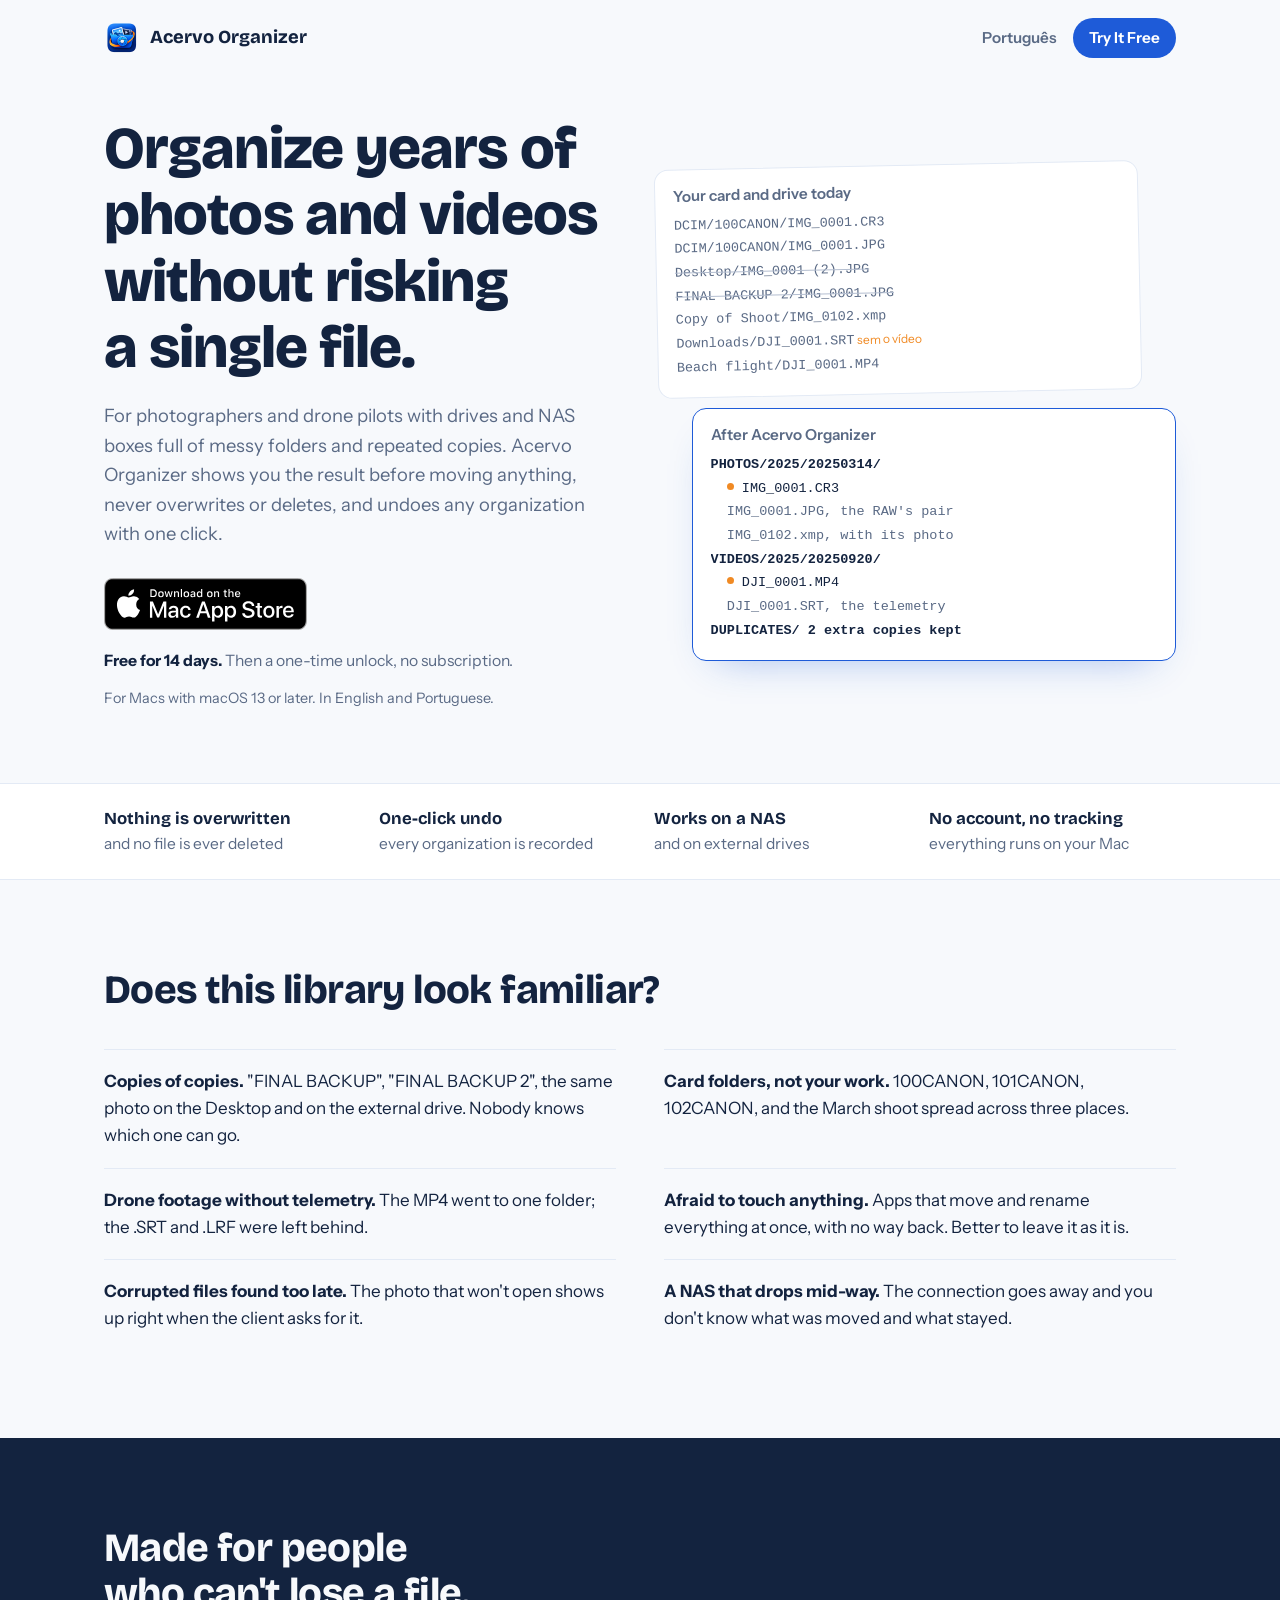
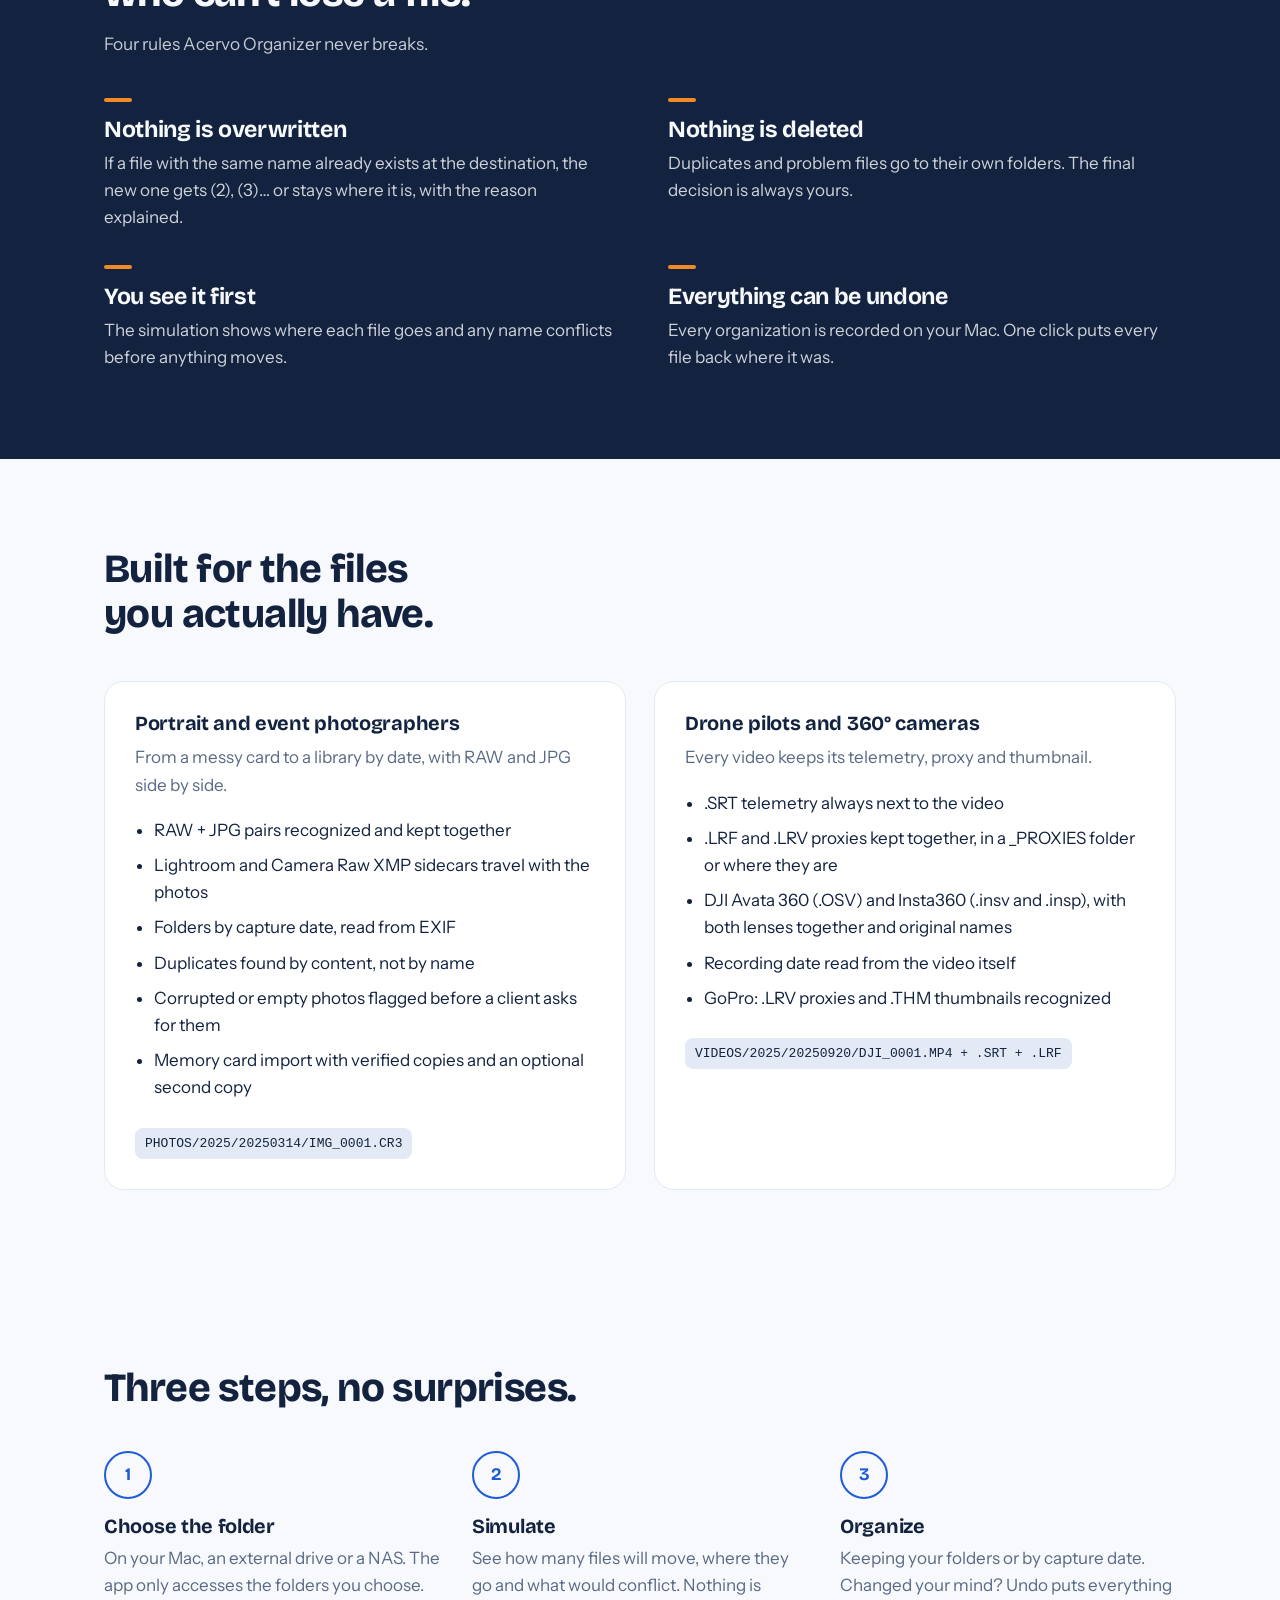
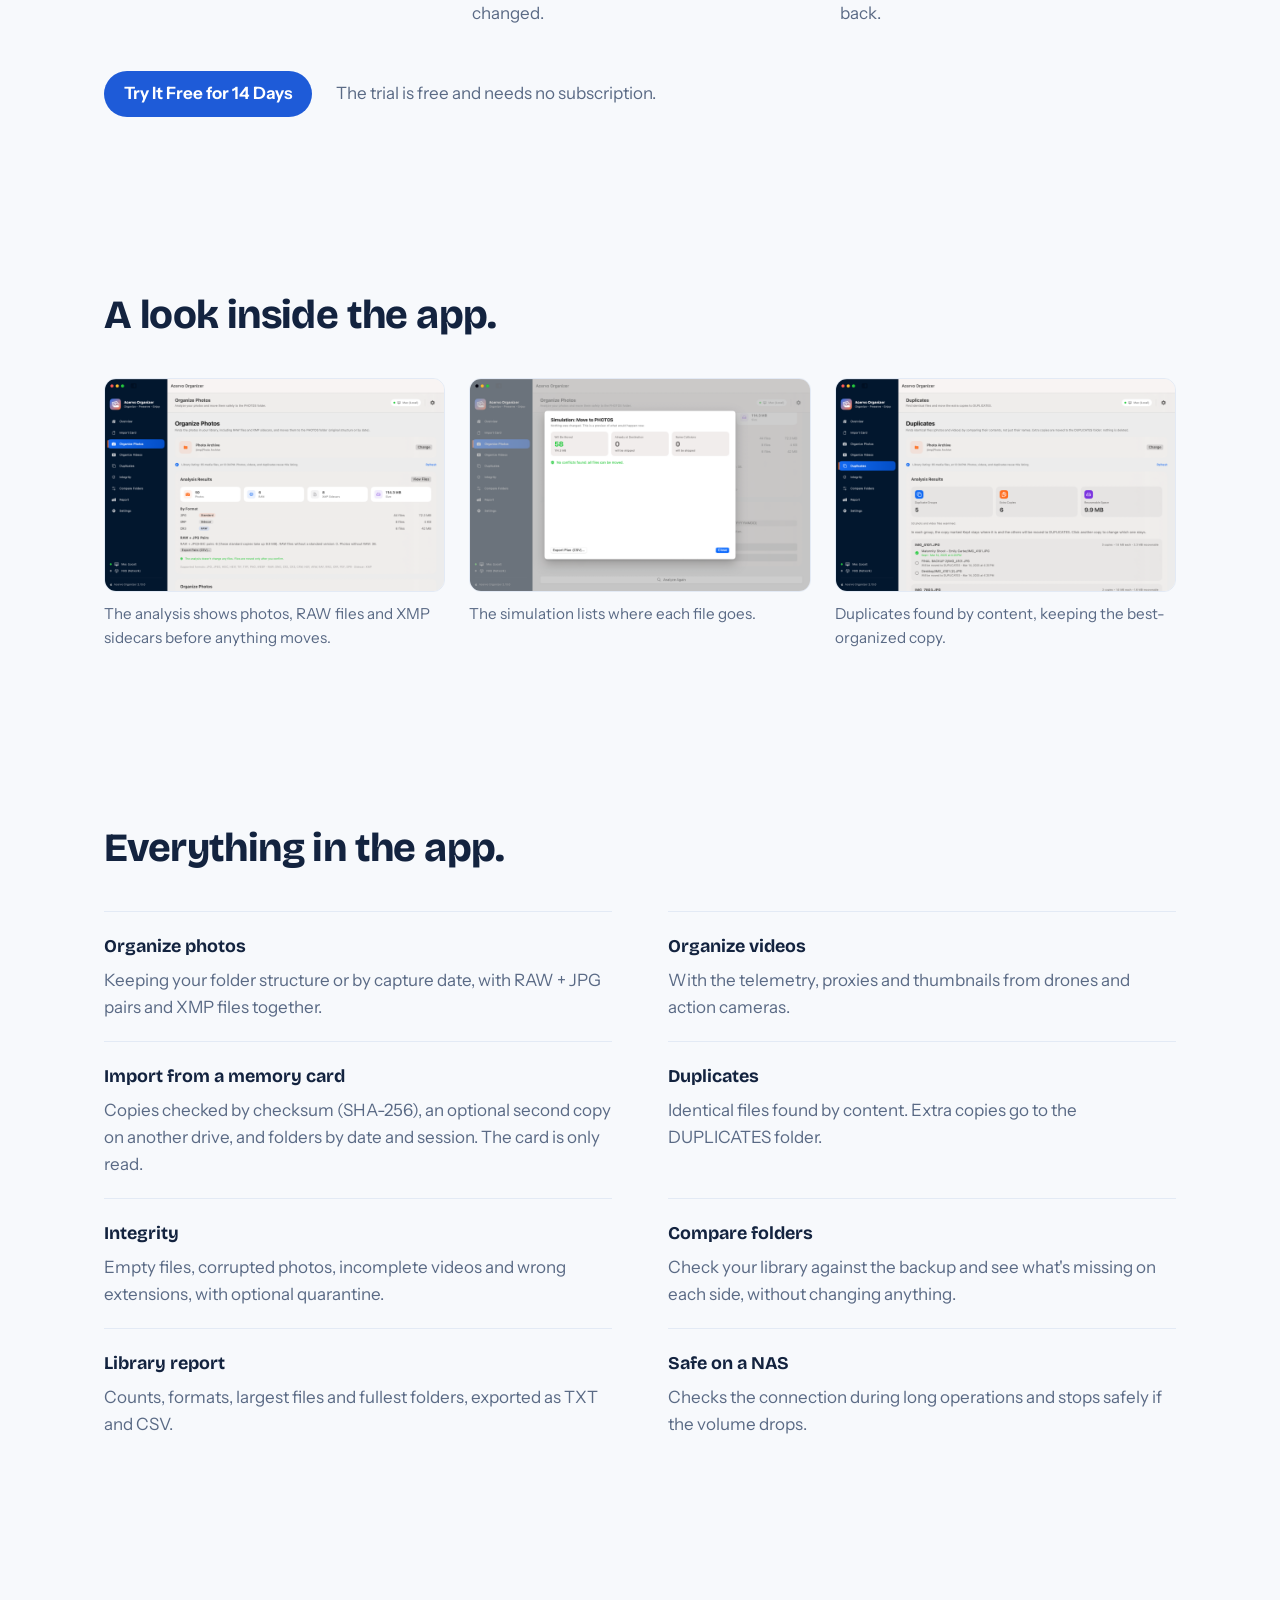
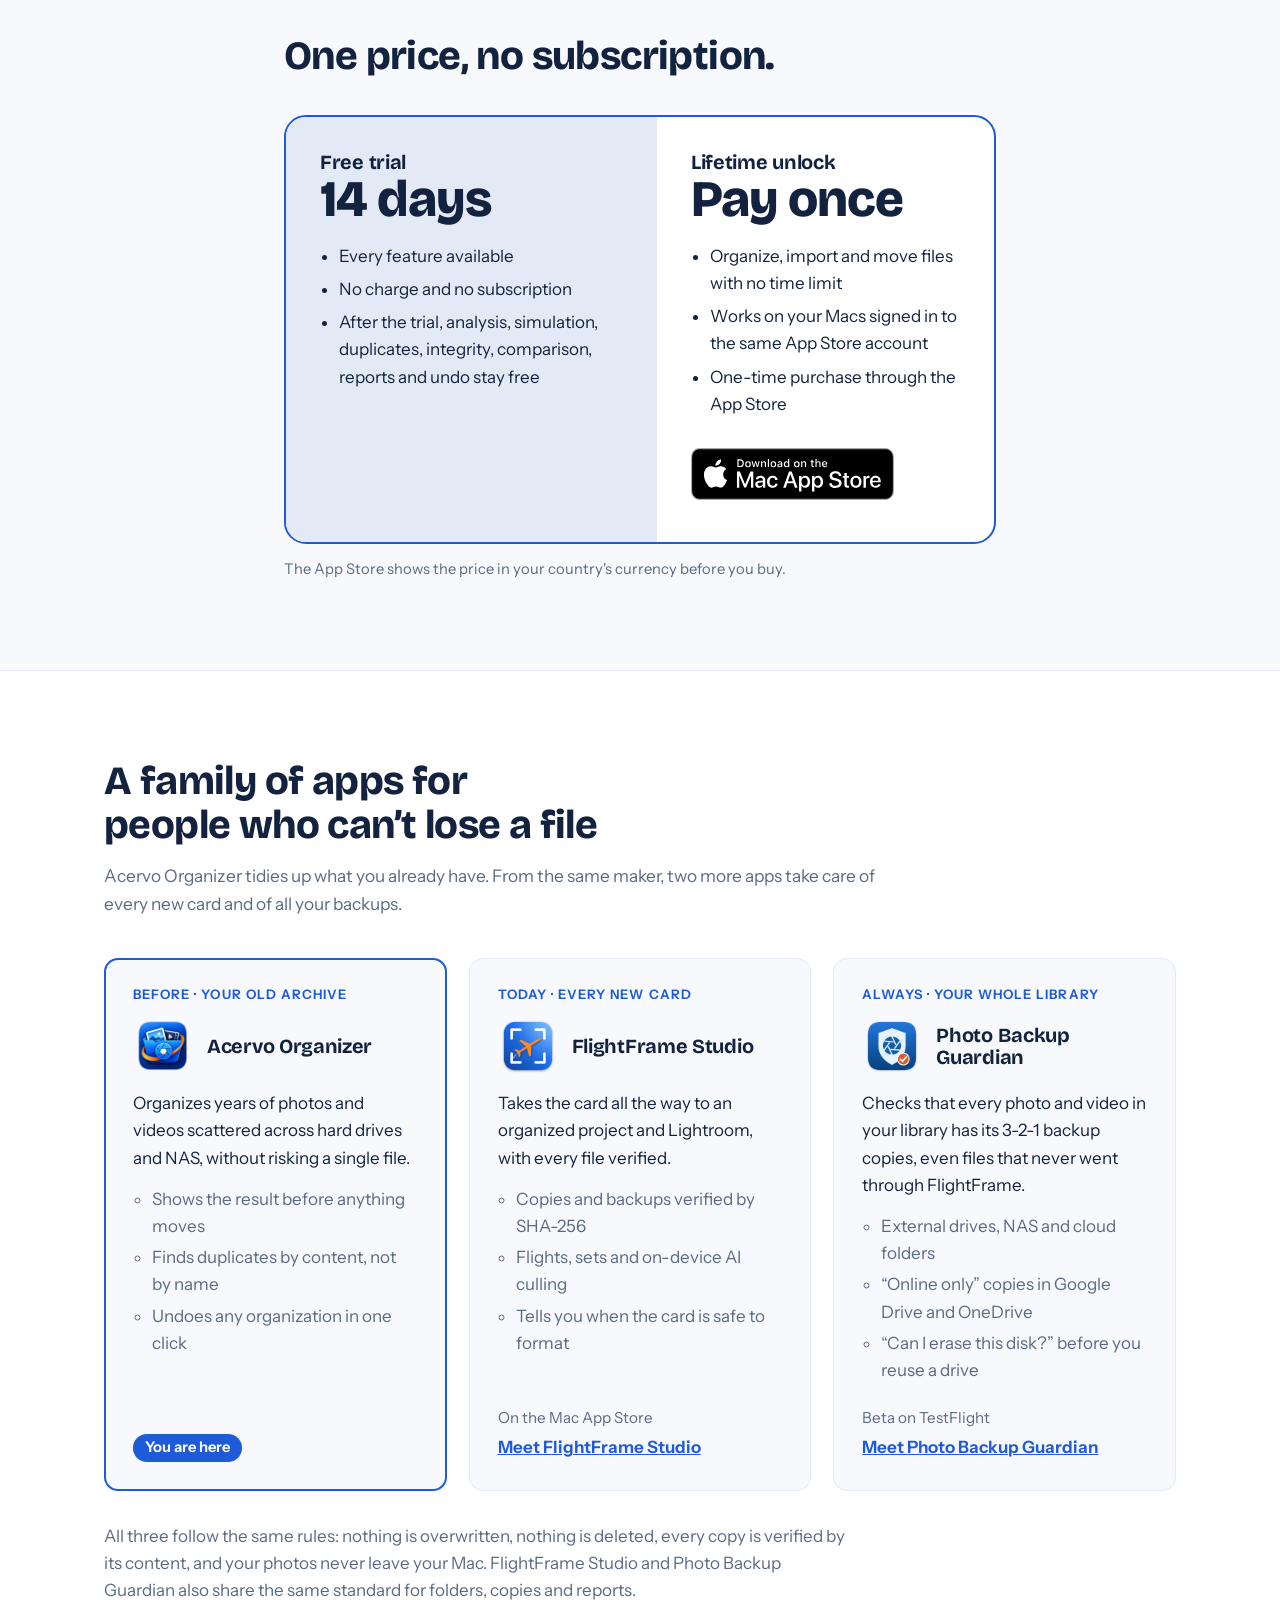
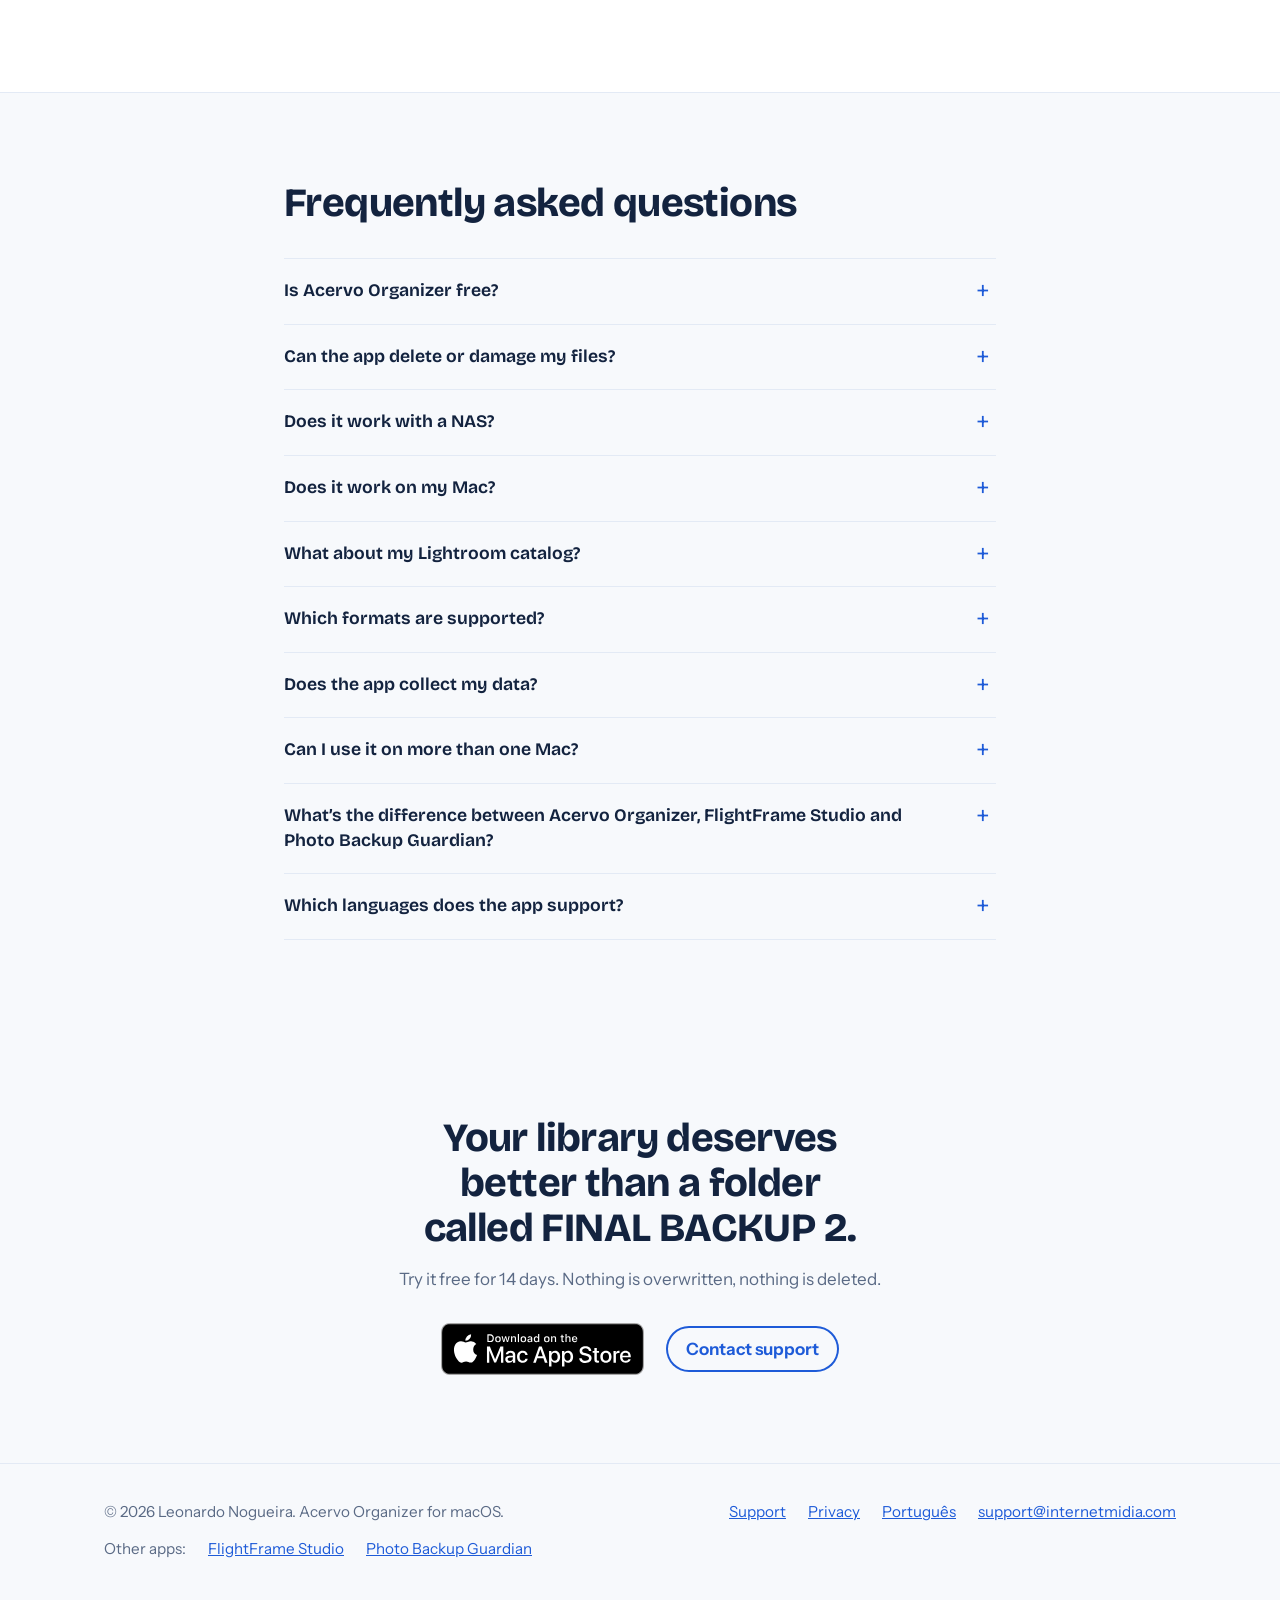
==== commit 037f7977: "Use the official Mac App Store badge instead of text buttons Every link labeled 'Download on the Mac" ====
--- a/en/index.html
+++ b/en/index.html
@@ -67,7 +67,7 @@
 <link rel="preconnect" href="https://fonts.googleapis.com">
 <link rel="preconnect" href="https://fonts.gstatic.com" crossorigin>
 <link href="https://fonts.googleapis.com/css2?family=Bricolage+Grotesque:opsz,wght@12..96,600;12..96,700;12..96,800&family=Instrument+Sans:wght@400;600;700&display=swap" rel="stylesheet">
-<link rel="stylesheet" href="../style.css?v=2026-11-05">
+<link rel="stylesheet" href="../style.css?v=2026-11-05b">
 <script type="application/ld+json">
 {
   "@context": "https://schema.org",
@@ -273,7 +273,7 @@
           <li>Works on your Macs signed in to the same App Store account</li>
           <li>One-time purchase through the App Store</li>
         </ul>
-        <a class="botao" href="https://apps.apple.com/app/id6821982992?mt=12">Download on the Mac App Store</a>
+        <a class="selo" href="https://apps.apple.com/app/id6821982992?mt=12"><img src="../assets/badge-mac-app-store-en.svg" alt="Download on the Mac App Store" width="180" height="52" onerror="this.parentNode.className='selo-texto';this.parentNode.textContent='Download on the Mac App Store';"></a>
       </div>
     </div>
     <p class="discreto" style="margin-top:14px;font-size:.92rem">The App Store shows the price in your country's currency before you buy.</p>
@@ -357,7 +357,7 @@
     <h2>Your library deserves better than a folder called FINAL&nbsp;BACKUP&nbsp;2.</h2>
     <p>Try it free for 14 days. Nothing is overwritten, nothing is deleted.</p>
     <div class="acoes">
-      <a class="botao" href="https://apps.apple.com/app/id6821982992?mt=12">Download on the Mac App Store</a>
+      <a class="selo" href="https://apps.apple.com/app/id6821982992?mt=12"><img src="../assets/badge-mac-app-store-en.svg" alt="Download on the Mac App Store" width="180" height="52" onerror="this.parentNode.className='selo-texto';this.parentNode.textContent='Download on the Mac App Store';"></a>
       <a class="botao botao-secundario" href="support.html">Contact support</a>
     </div>
   </div>
--- a/style.css
+++ b/style.css
@@ -173,7 +173,8 @@
 .preco-caixa .gratis { background: var(--nevoa); }
 .preco-caixa ul { margin: 18px 0 0; padding-left: 1.1em; }
 .preco-caixa li { margin: 6px 0; }
-.preco-caixa .botao { margin-top: 24px; }
+.preco-caixa .botao, .preco-caixa .selo { margin-top: 24px; }
+.preco-caixa .selo, .documento .selo { display: inline-block; }
 
 /* Perguntas */
 .perguntas { margin-top: 32px; }
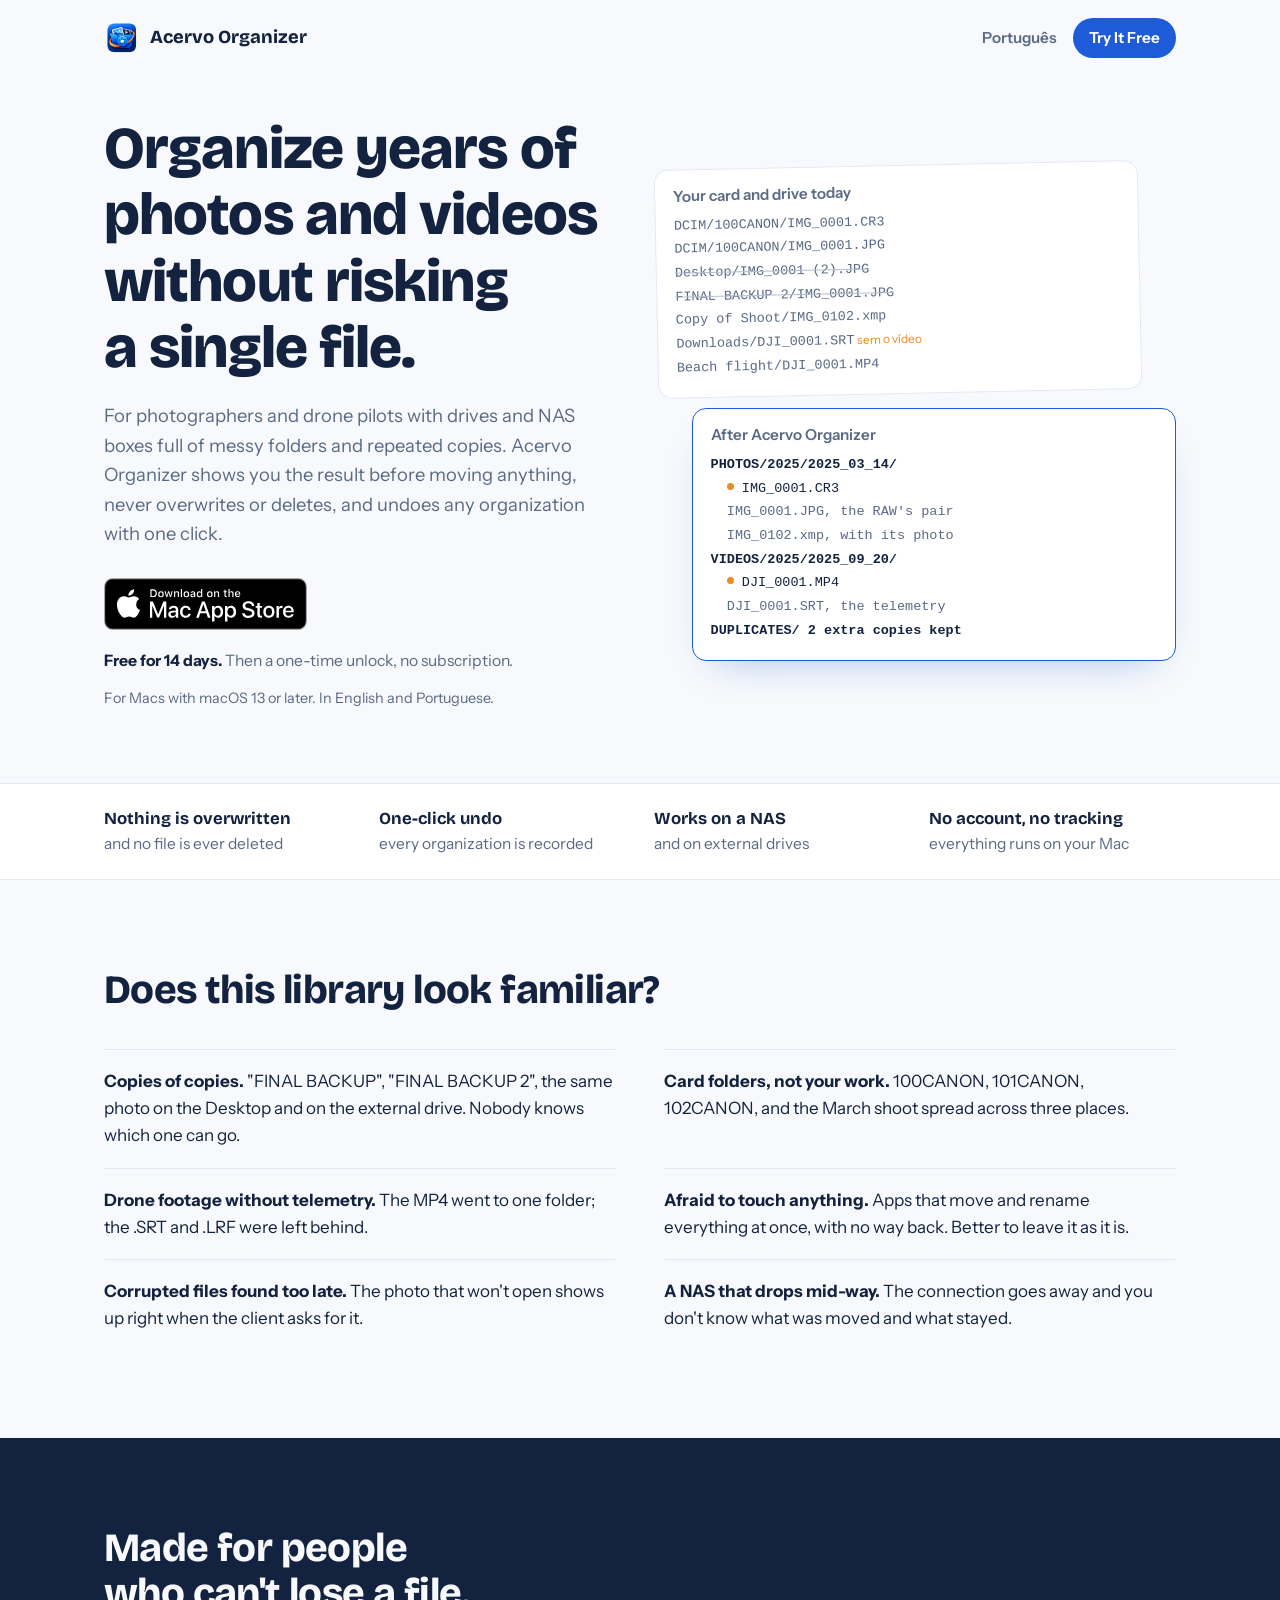
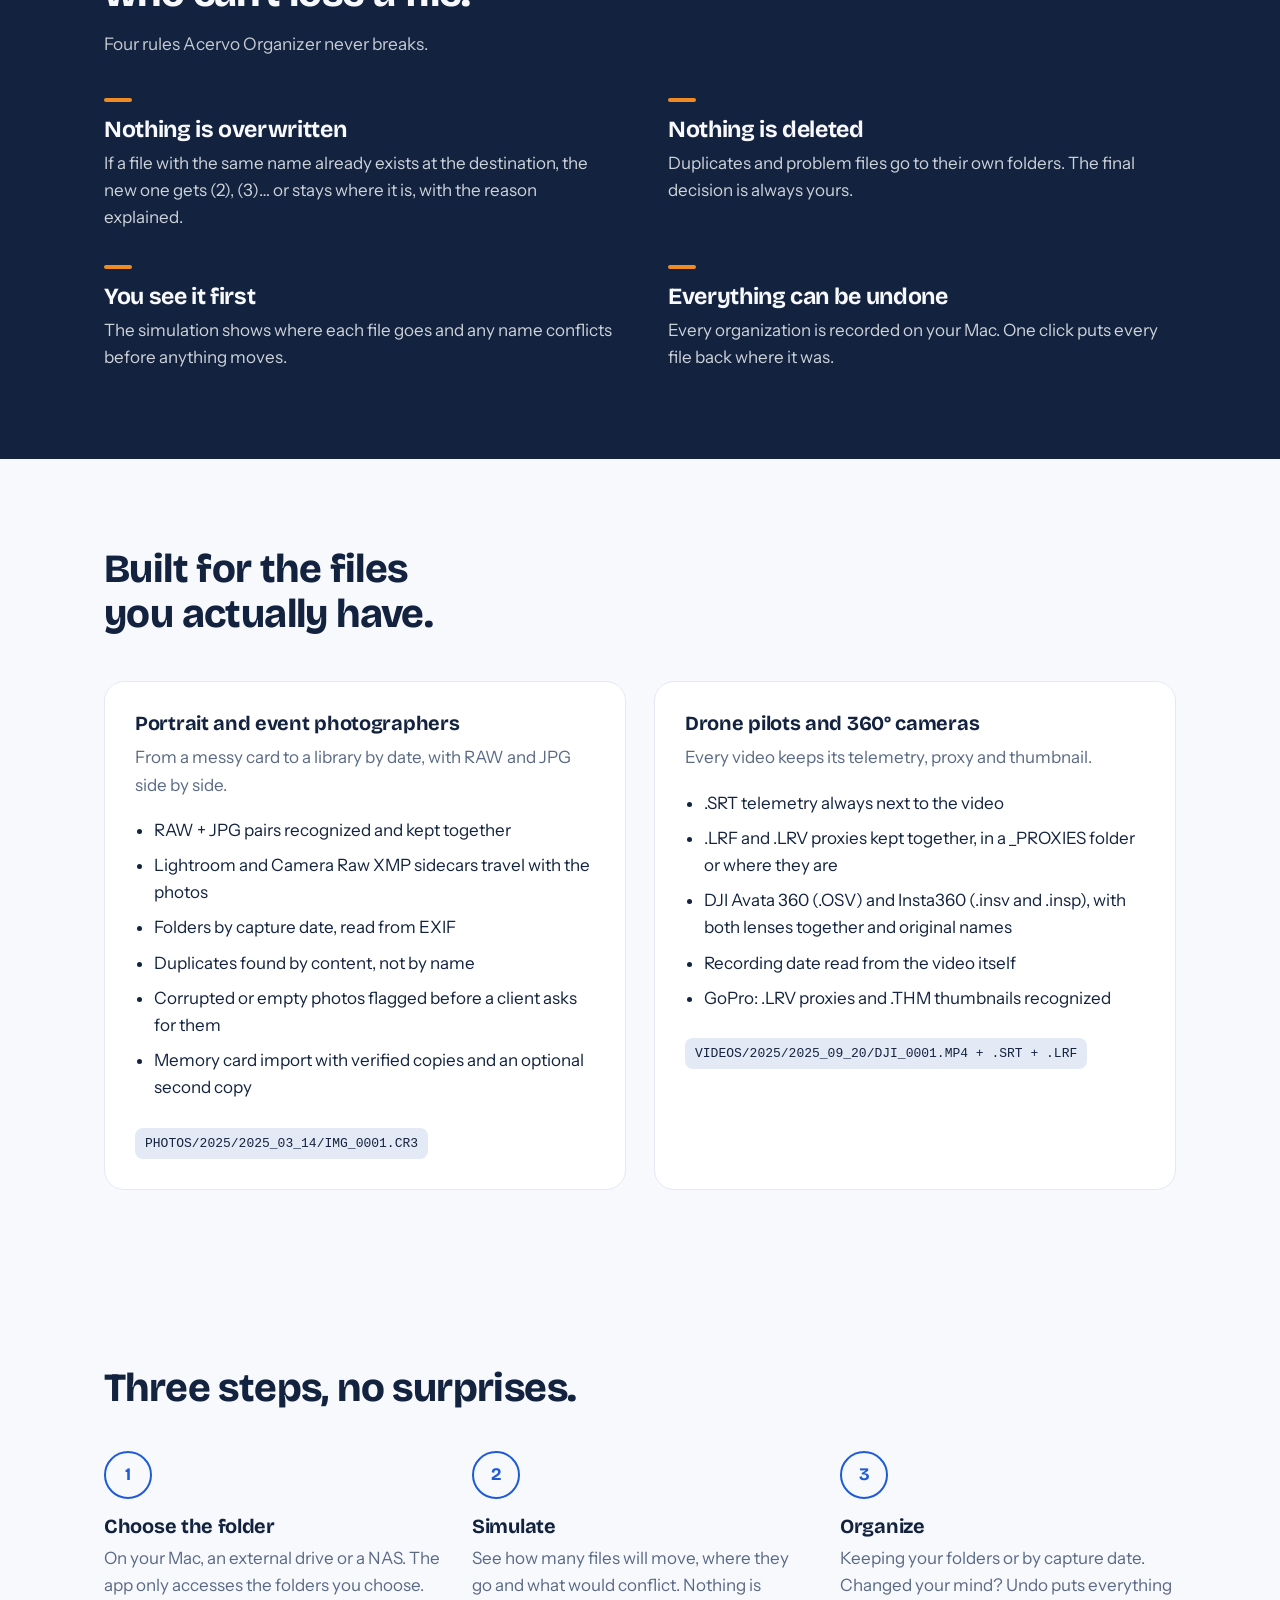
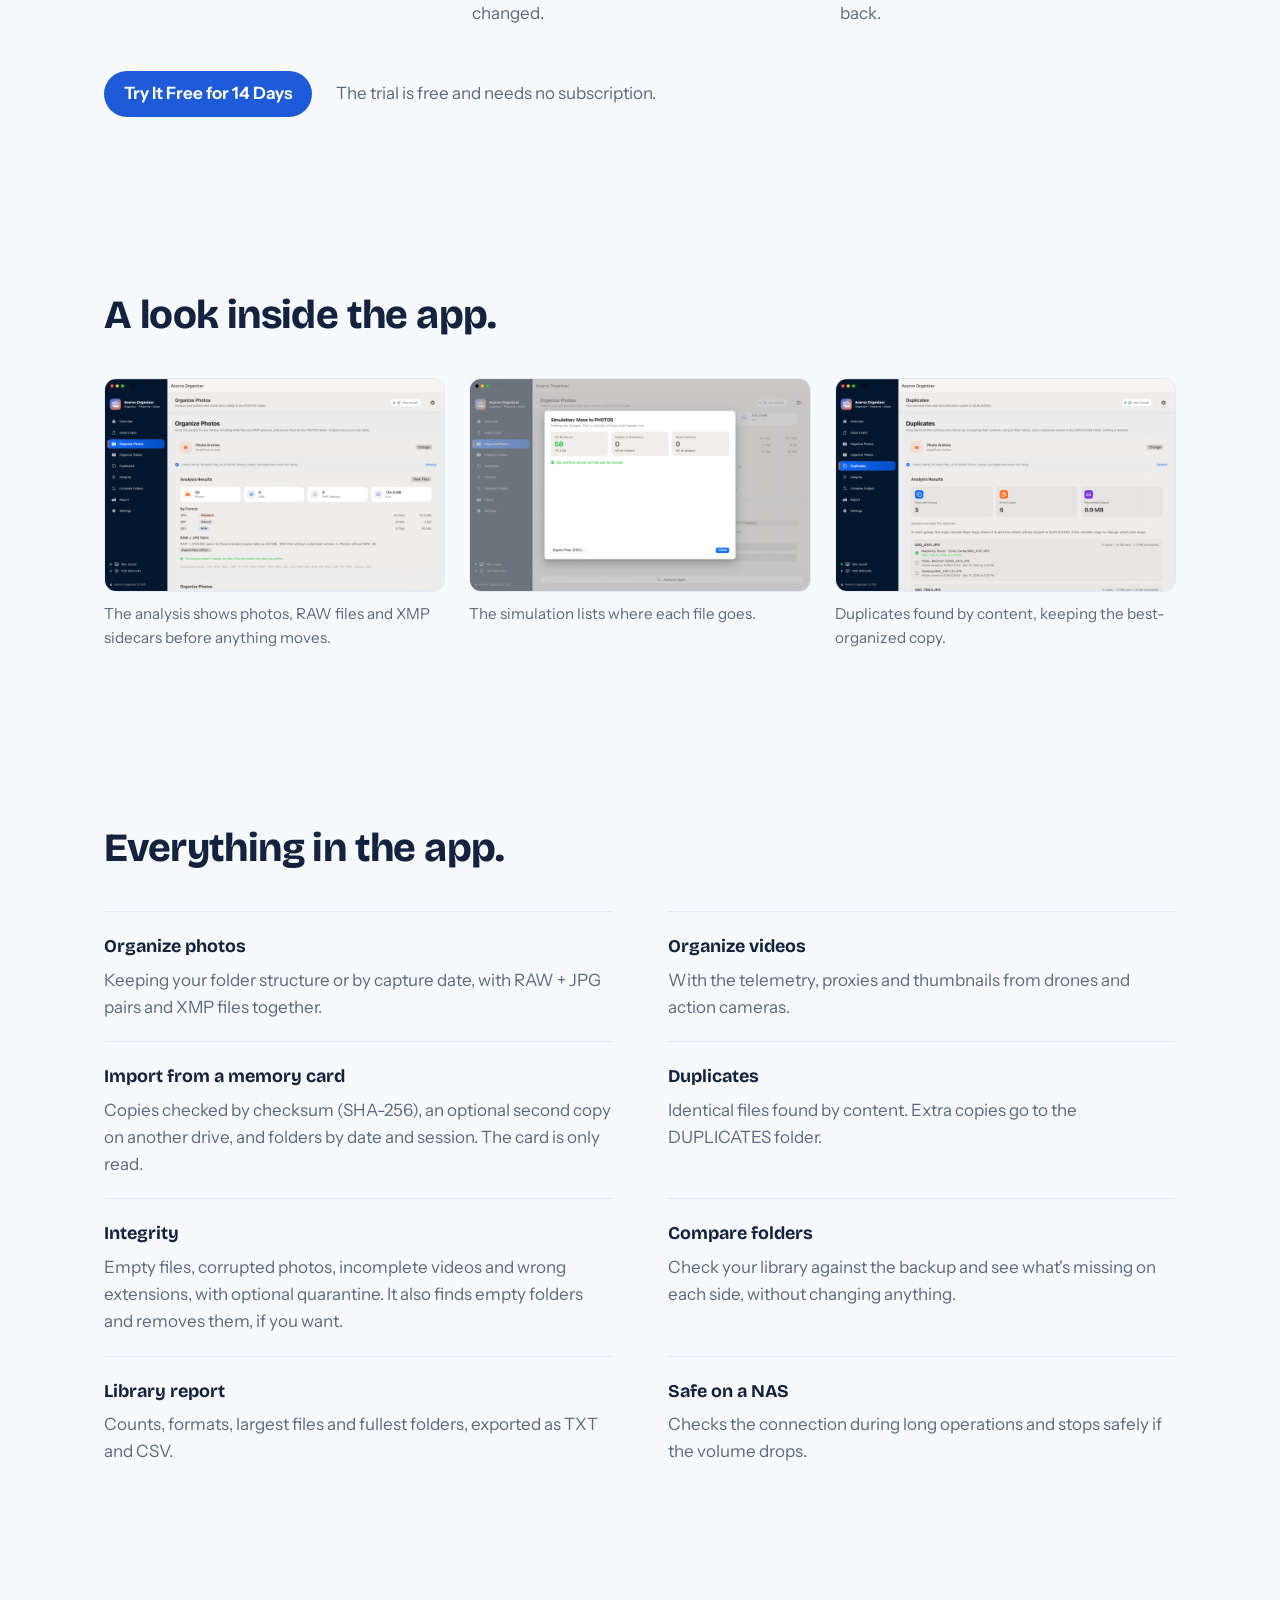
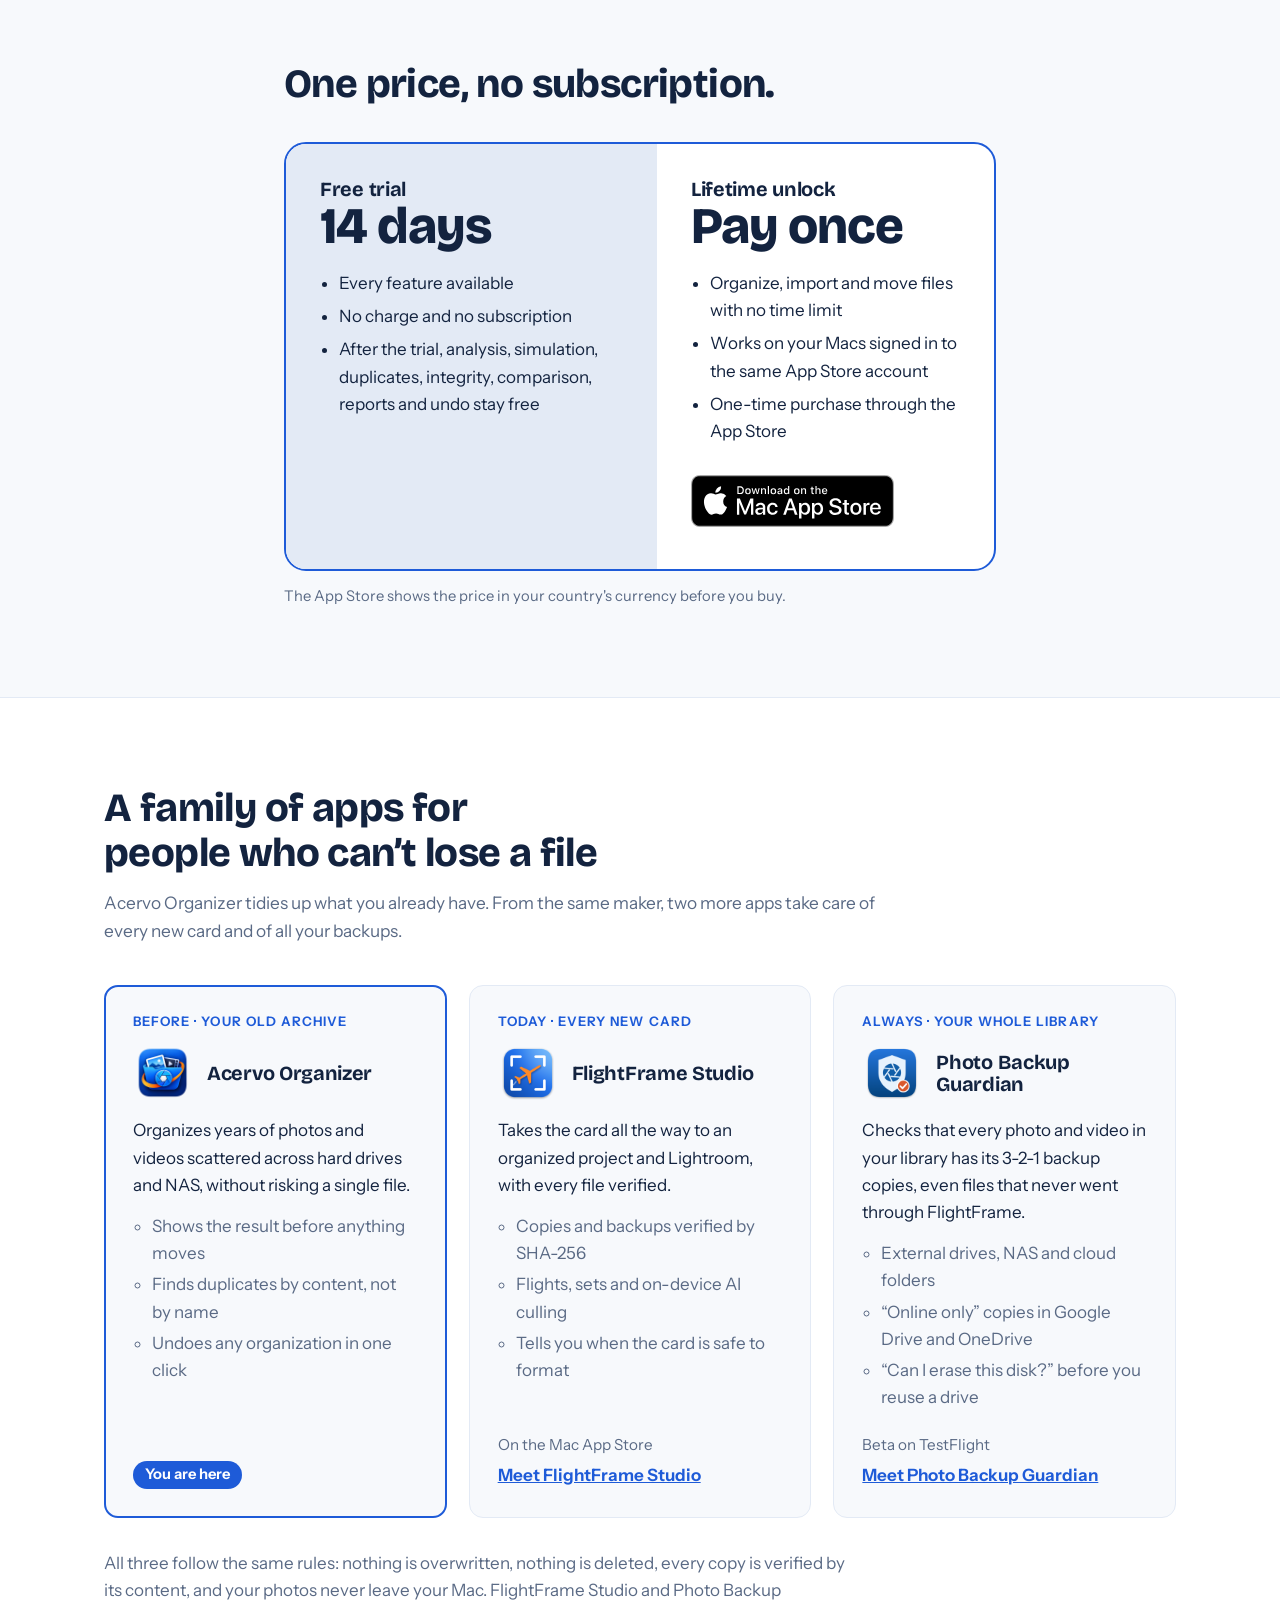
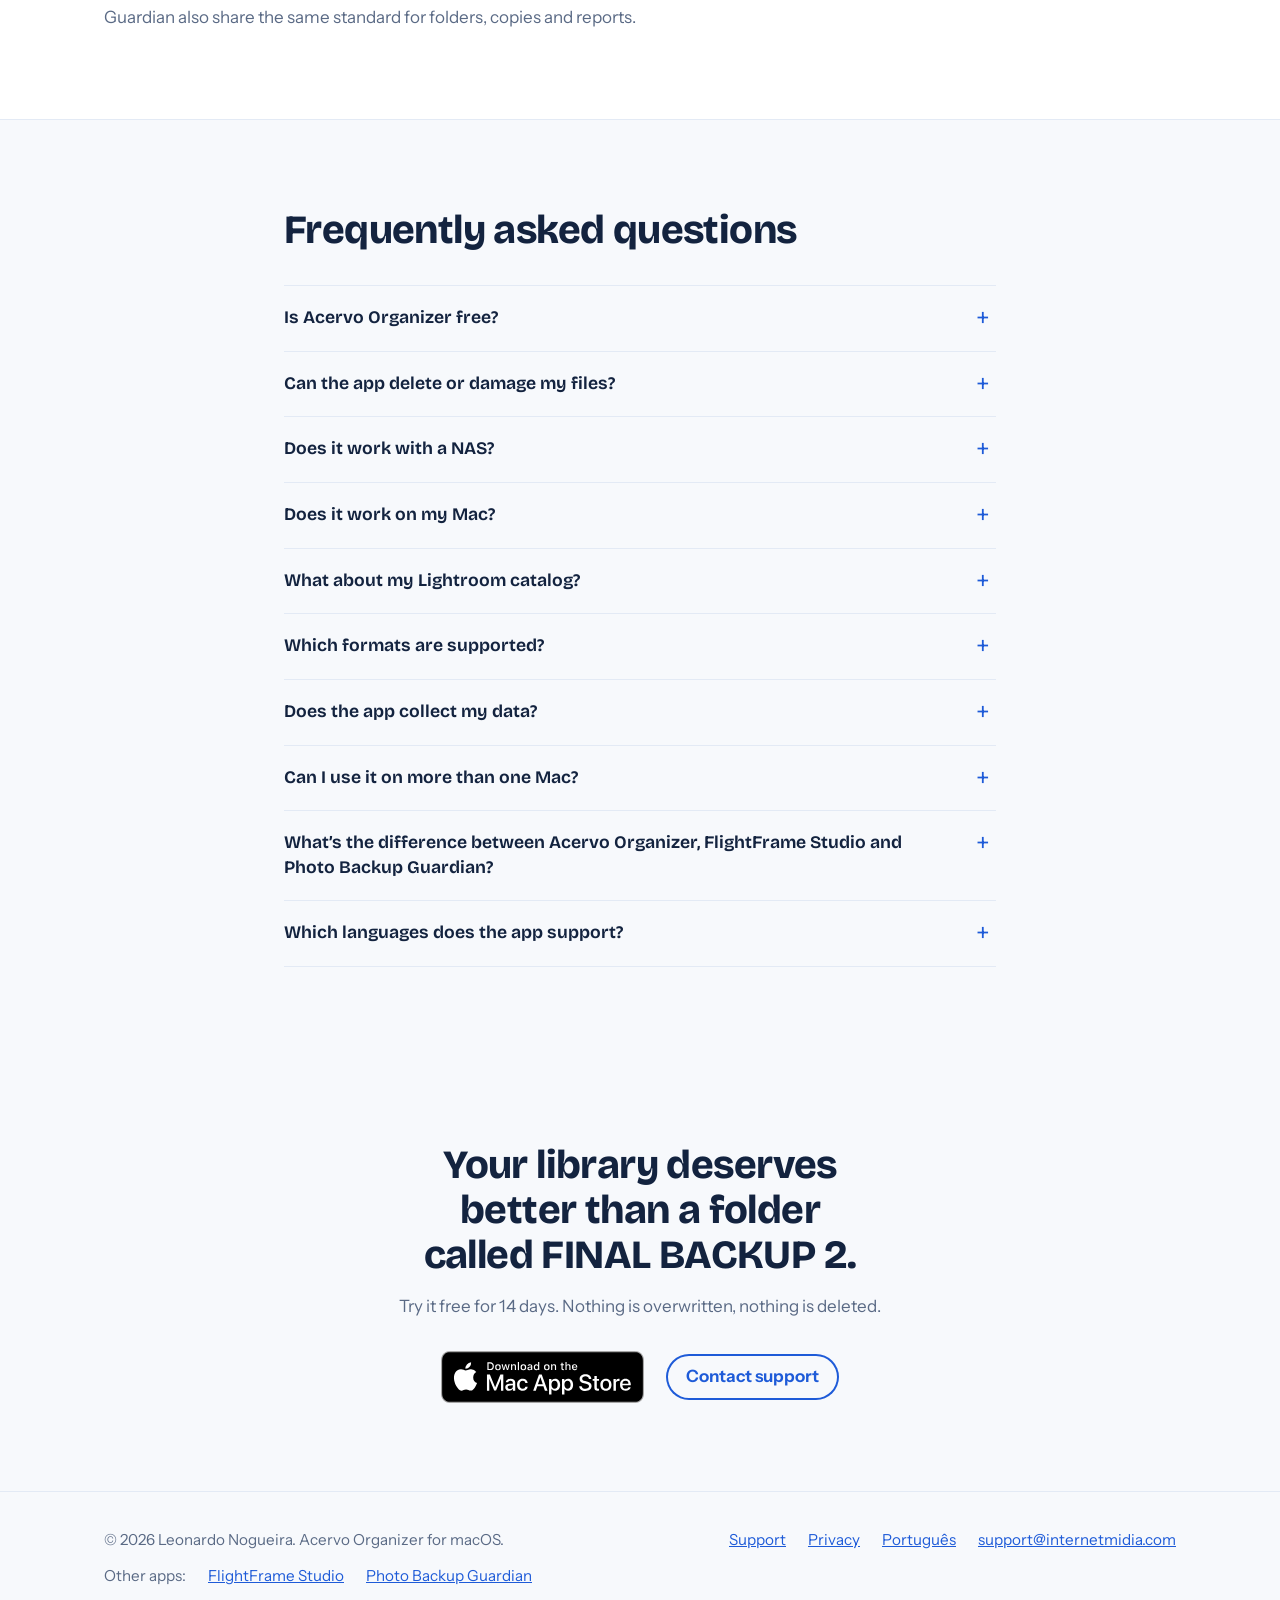
==== commit 1457003a: "Site: pastas por data no formato 2025/2025_03_14 e pastas vazias na Integridade Descreve a 2.11: pub" ====
--- a/en/index.html
+++ b/en/index.html
@@ -127,11 +127,11 @@
       <div class="folha depois" aria-hidden="true">
         <h2>After Acervo Organizer</h2>
         <ul>
-          <li class="pasta" style="--i:0">PHOTOS/2025/20250314/</li>
+          <li class="pasta" style="--i:0">PHOTOS/2025/2025_03_14/</li>
           <li class="n1 ok" style="--i:1">IMG_0001.CR3</li>
           <li class="n1 junto" style="--i:2">IMG_0001.JPG, the RAW's pair</li>
           <li class="n1 junto" style="--i:3">IMG_0102.xmp, with its photo</li>
-          <li class="pasta" style="--i:4">VIDEOS/2025/20250920/</li>
+          <li class="pasta" style="--i:4">VIDEOS/2025/2025_09_20/</li>
           <li class="n1 ok" style="--i:5">DJI_0001.MP4</li>
           <li class="n1 junto" style="--i:6">DJI_0001.SRT, the telemetry</li>
           <li class="pasta" style="--i:7">DUPLICATES/ 2 extra copies kept</li>
@@ -192,7 +192,7 @@
           <li>Corrupted or empty photos flagged before a client asks for them</li>
           <li>Memory card import with verified copies and an optional second copy</li>
         </ul>
-        <span class="caminho">PHOTOS/2025/20250314/IMG_0001.CR3</span>
+        <span class="caminho">PHOTOS/2025/2025_03_14/IMG_0001.CR3</span>
       </article>
       <article class="publico">
         <h3>Drone pilots and 360° cameras</h3>
@@ -204,7 +204,7 @@
           <li>Recording date read from the video itself</li>
           <li>GoPro: .LRV proxies and .THM thumbnails recognized</li>
         </ul>
-        <span class="caminho">VIDEOS/2025/20250920/DJI_0001.MP4 + .SRT + .LRF</span>
+        <span class="caminho">VIDEOS/2025/2025_09_20/DJI_0001.MP4 + .SRT + .LRF</span>
       </article>
     </div>
   </div>
@@ -244,7 +244,7 @@
       <div><dt>Organize videos</dt><dd>With the telemetry, proxies and thumbnails from drones and action cameras.</dd></div>
       <div><dt>Import from a memory card</dt><dd>Copies checked by checksum (SHA-256), an optional second copy on another drive, and folders by date and session. The card is only read.</dd></div>
       <div><dt>Duplicates</dt><dd>Identical files found by content. Extra copies go to the DUPLICATES folder.</dd></div>
-      <div><dt>Integrity</dt><dd>Empty files, corrupted photos, incomplete videos and wrong extensions, with optional quarantine.</dd></div>
+      <div><dt>Integrity</dt><dd>Empty files, corrupted photos, incomplete videos and wrong extensions, with optional quarantine. It also finds empty folders and removes them, if you want.</dd></div>
       <div><dt>Compare folders</dt><dd>Check your library against the backup and see what's missing on each side, without changing anything.</dd></div>
       <div><dt>Library report</dt><dd>Counts, formats, largest files and fullest folders, exported as TXT and CSV.</dd></div>
       <div><dt>Safe on a NAS</dt><dd>Checks the connection during long operations and stops safely if the volume drops.</dd></div>
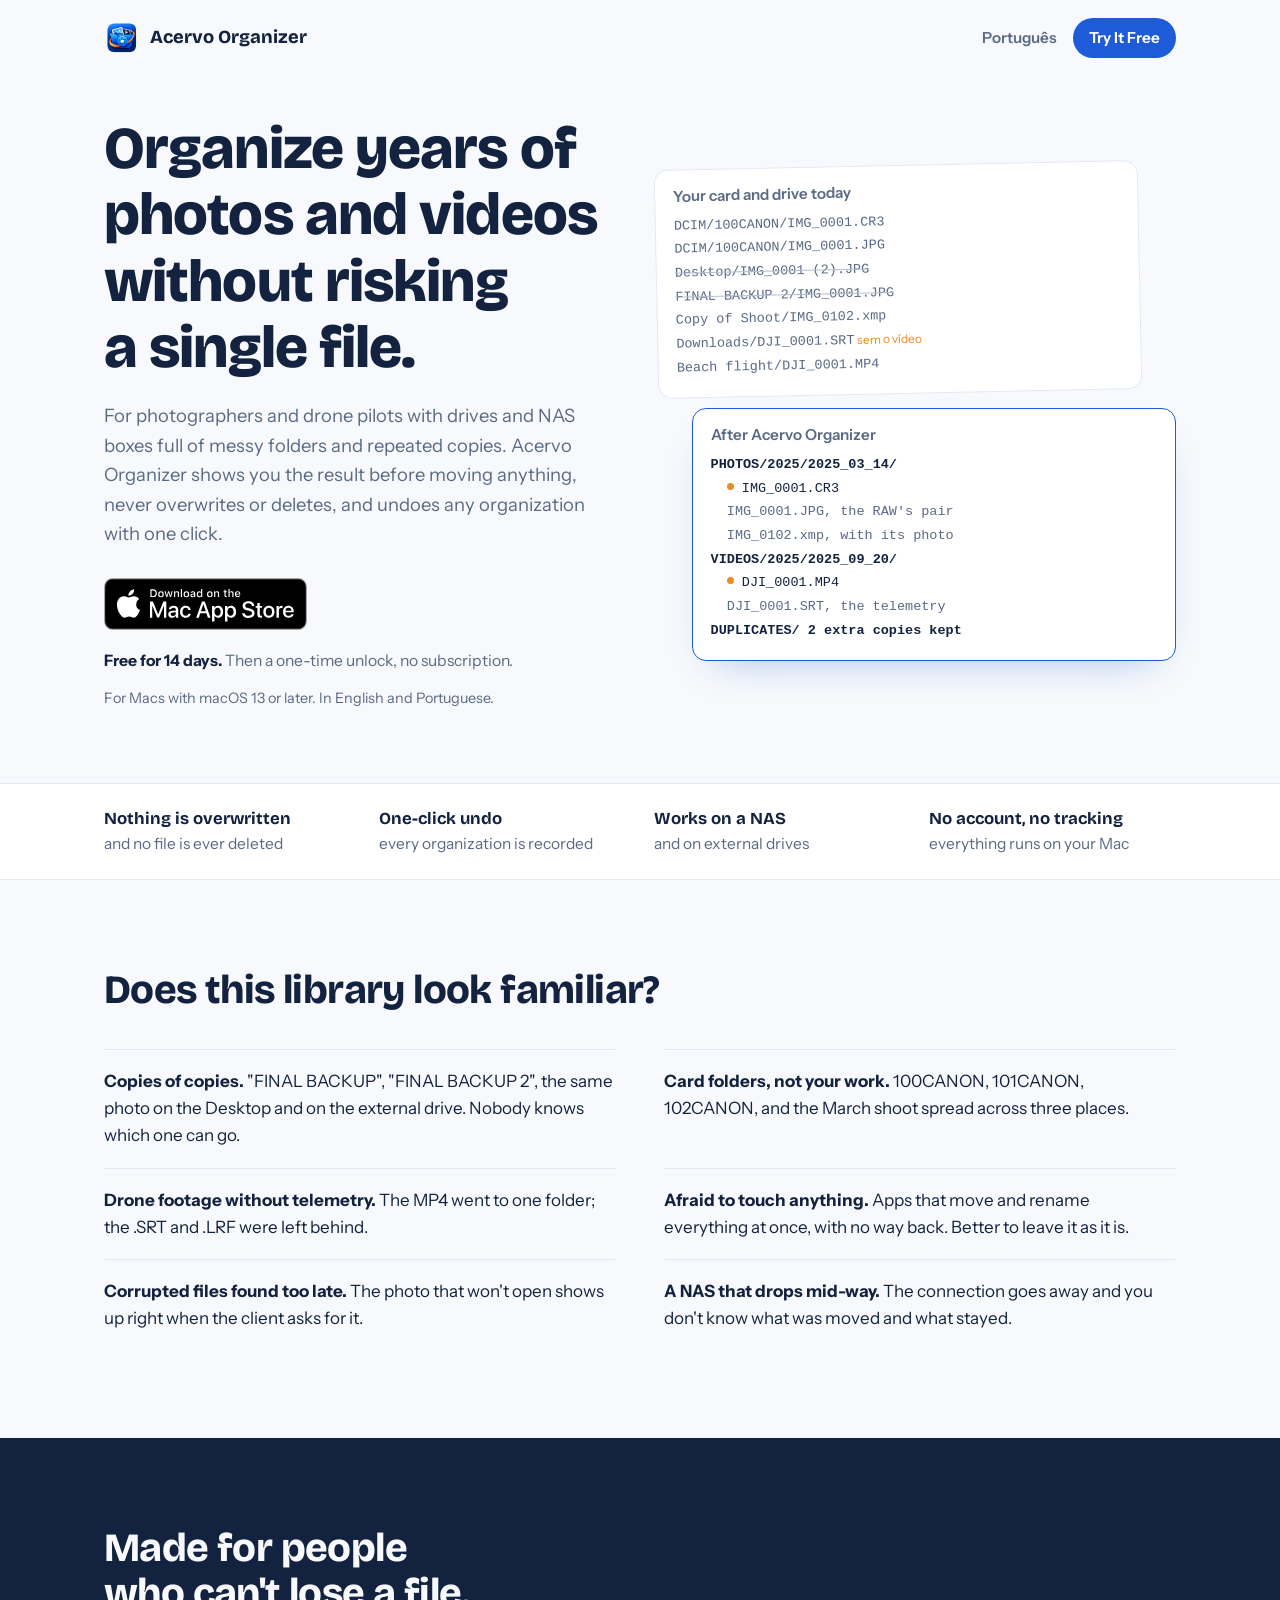
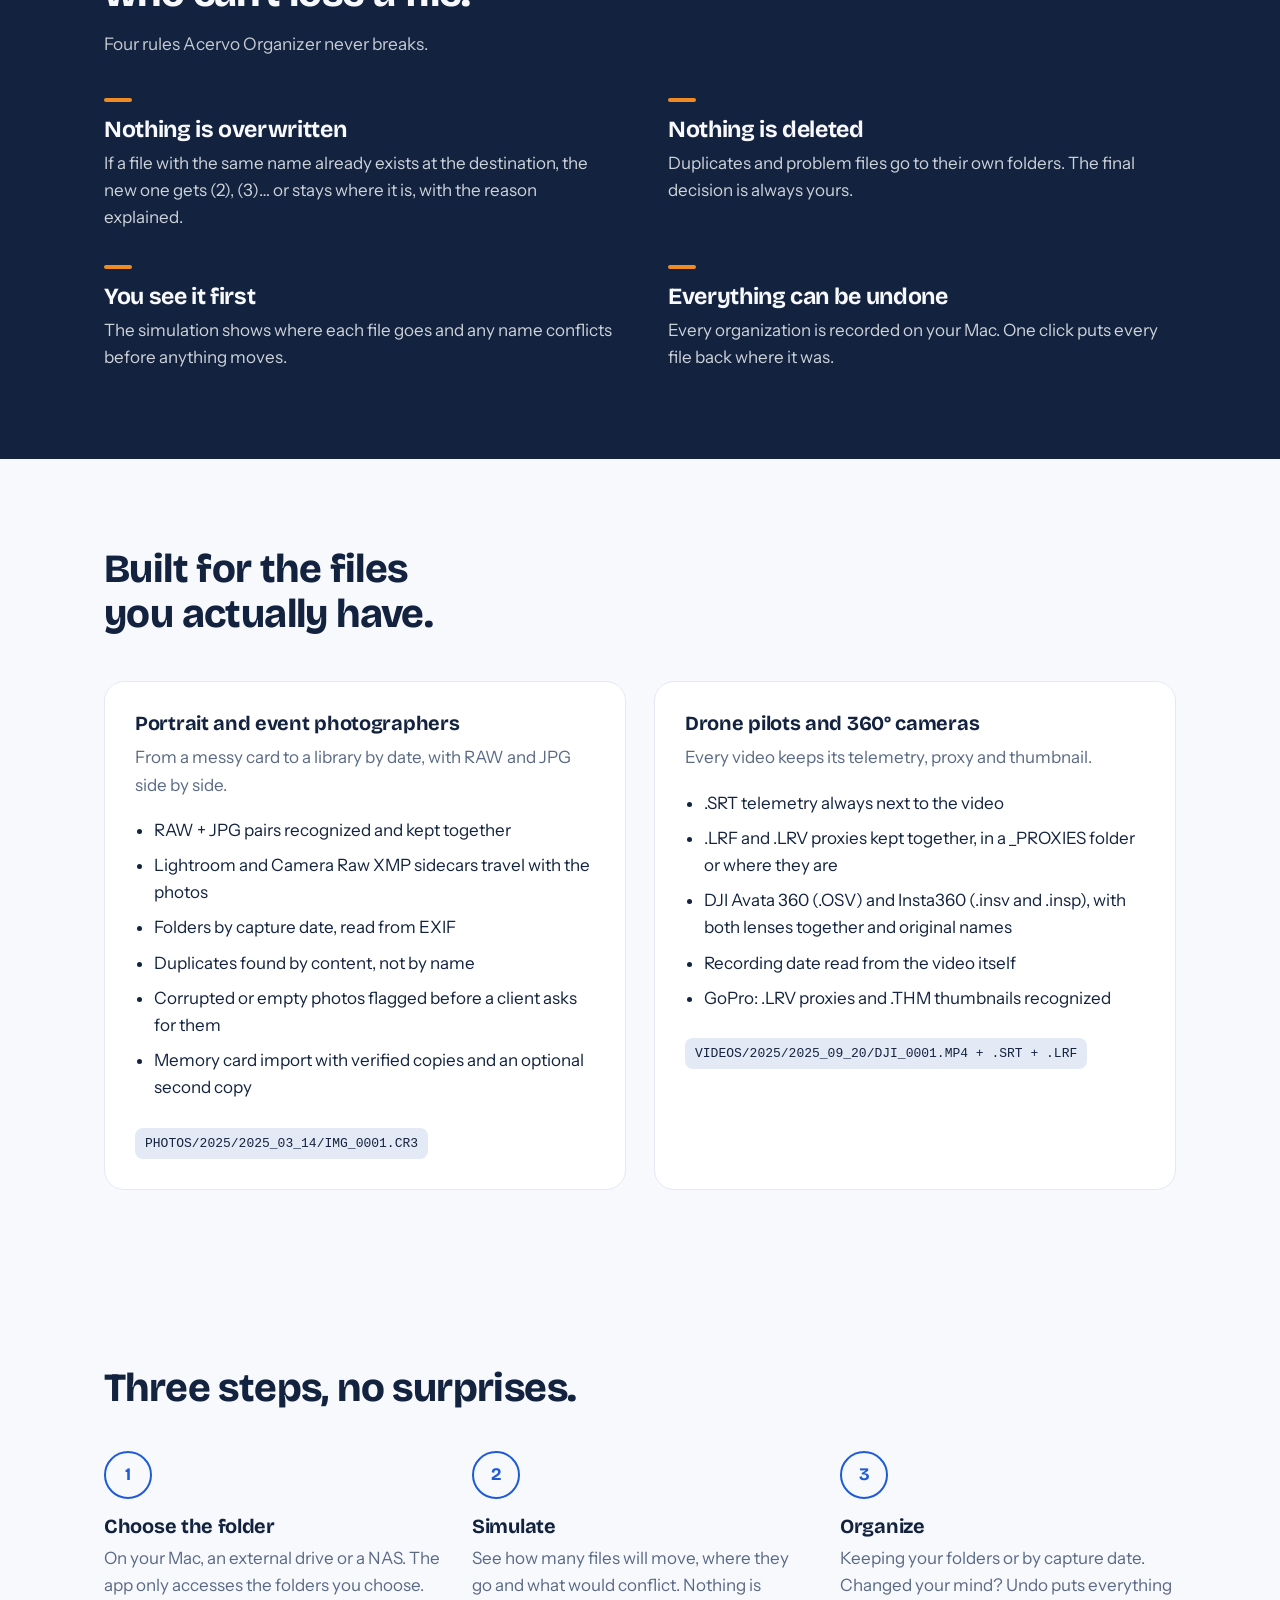
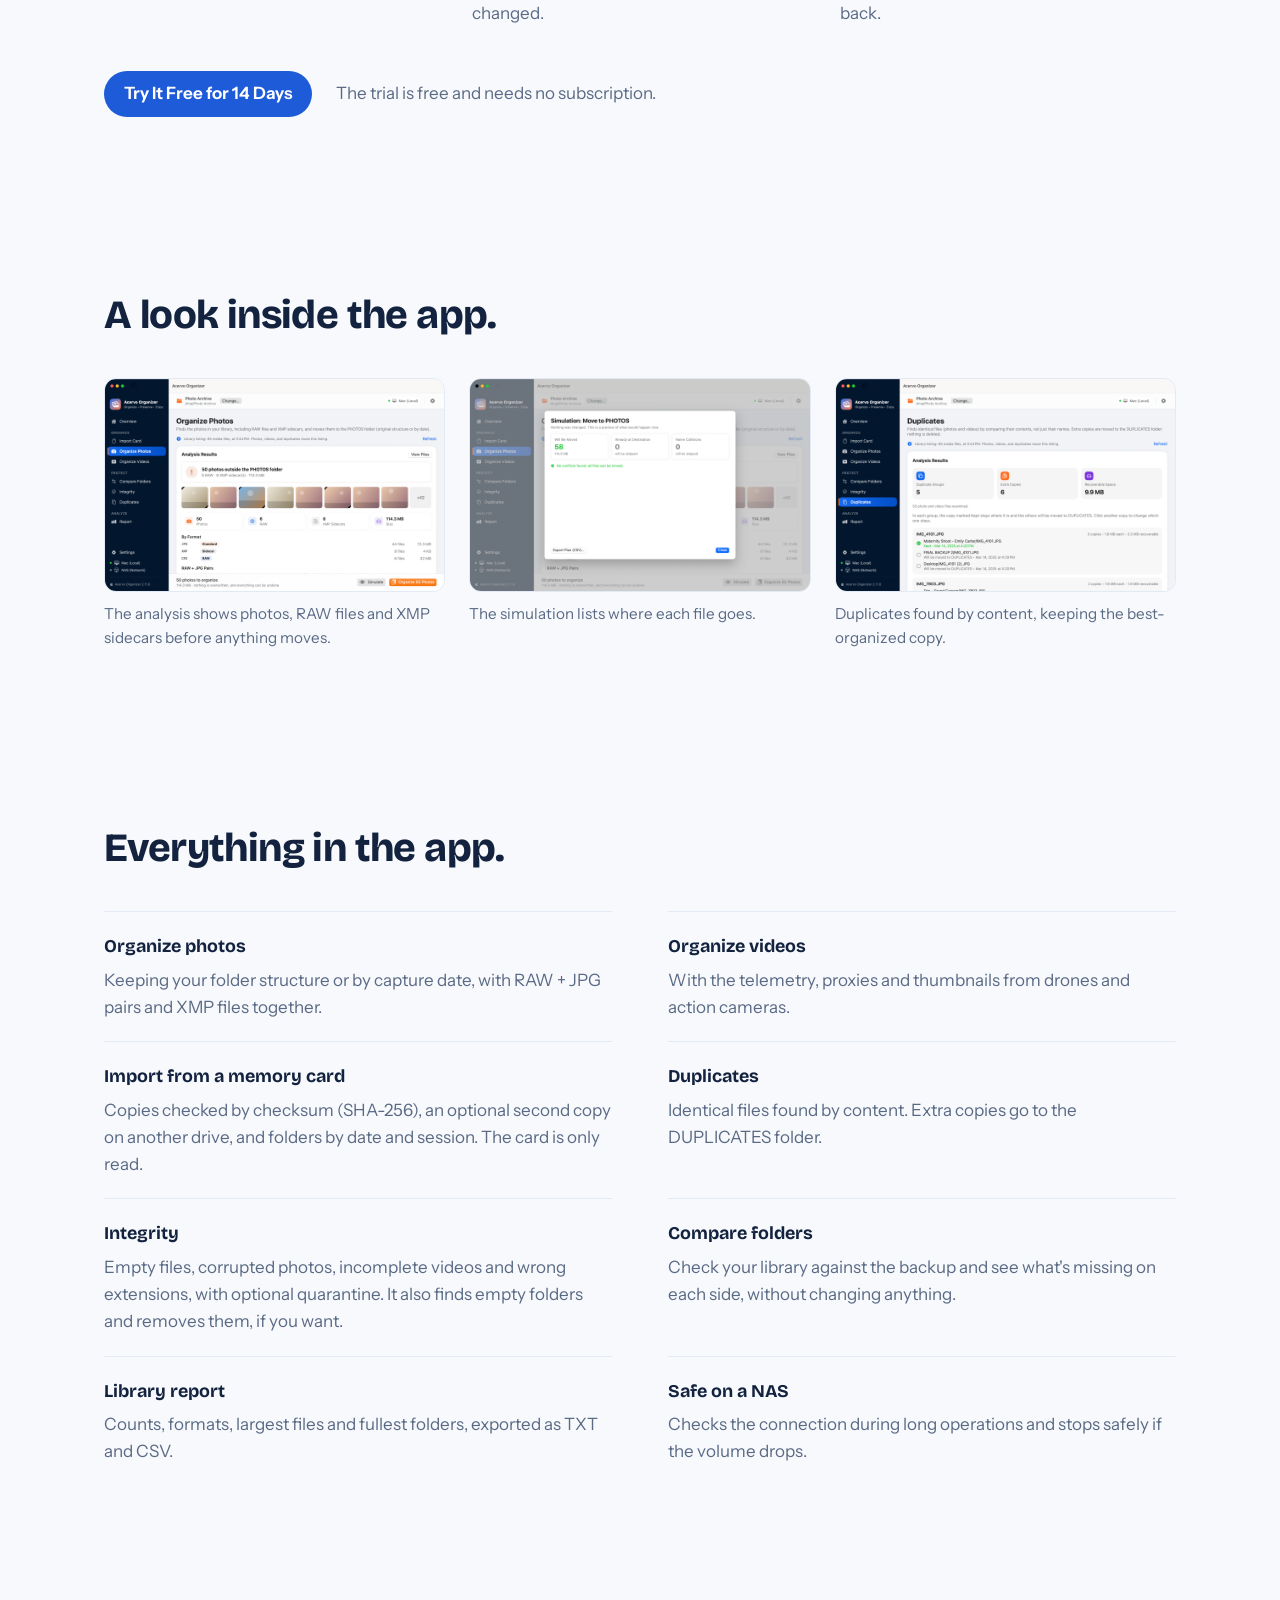
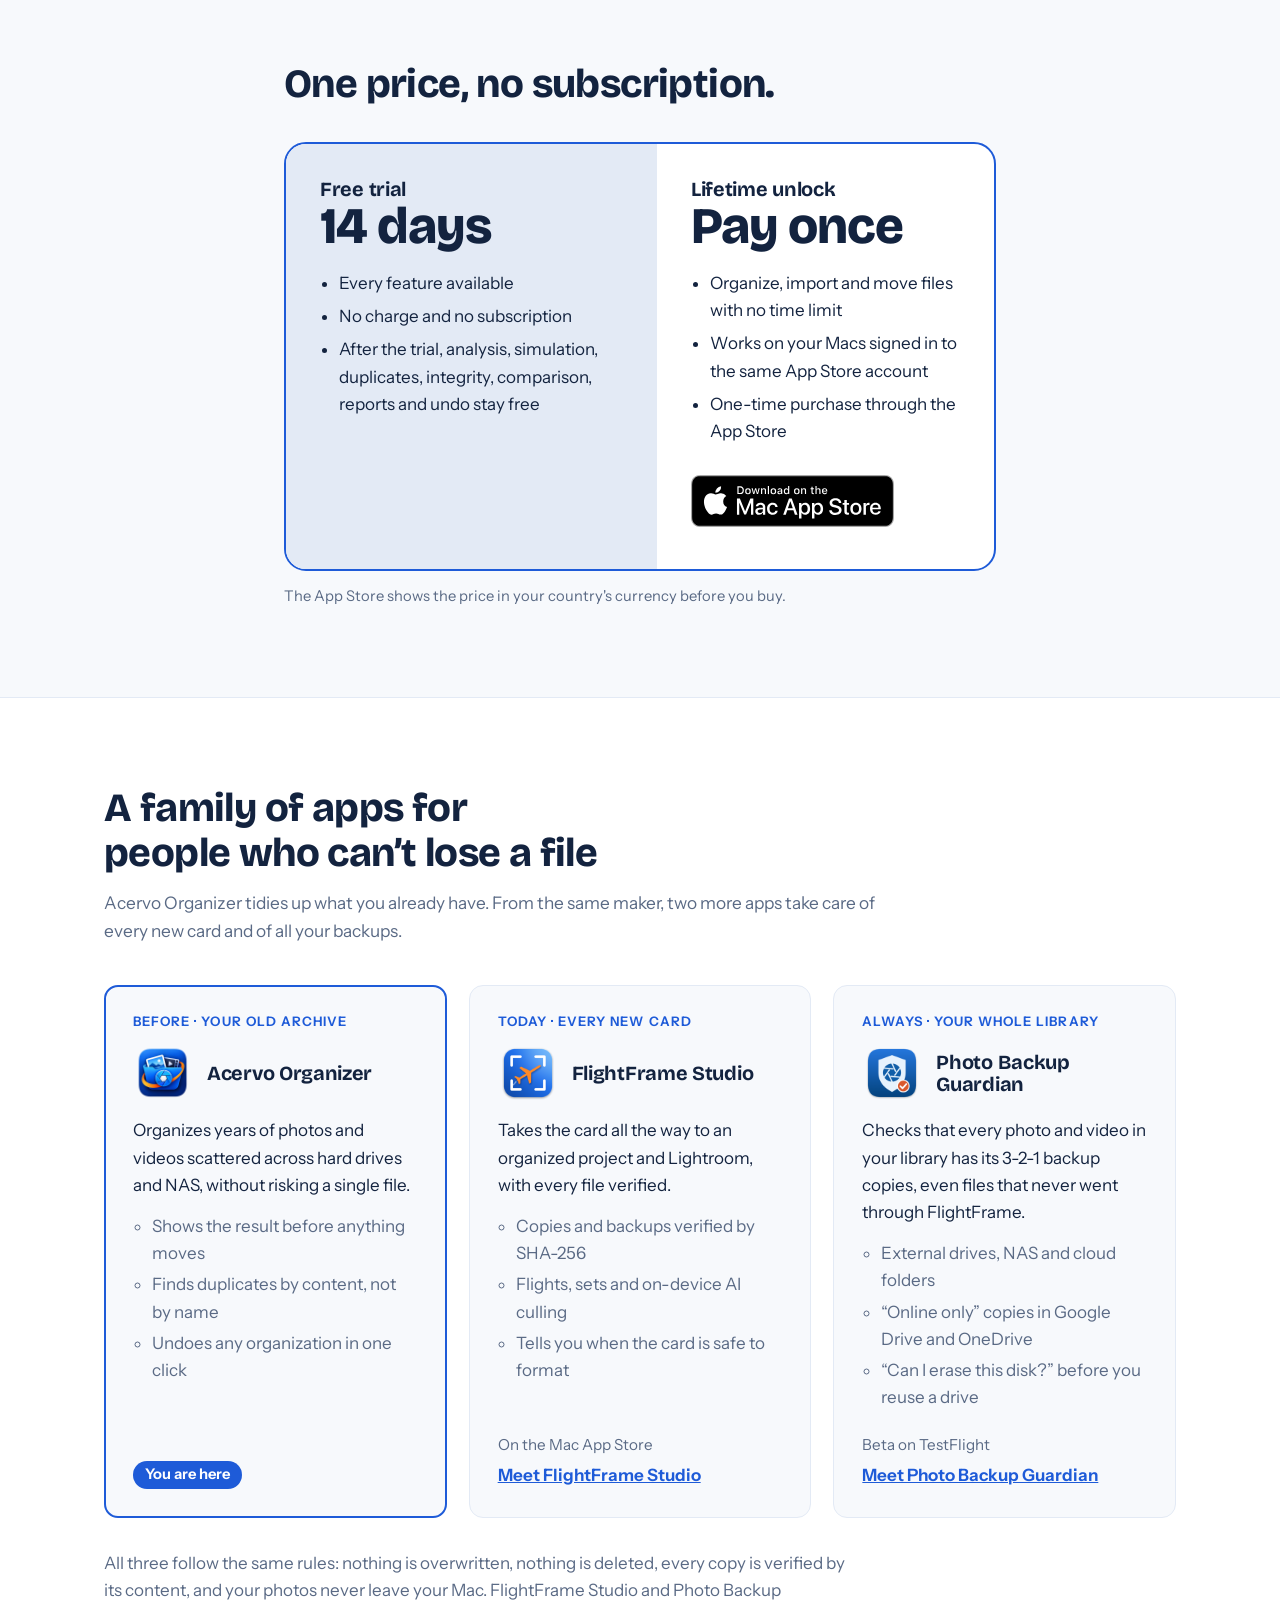
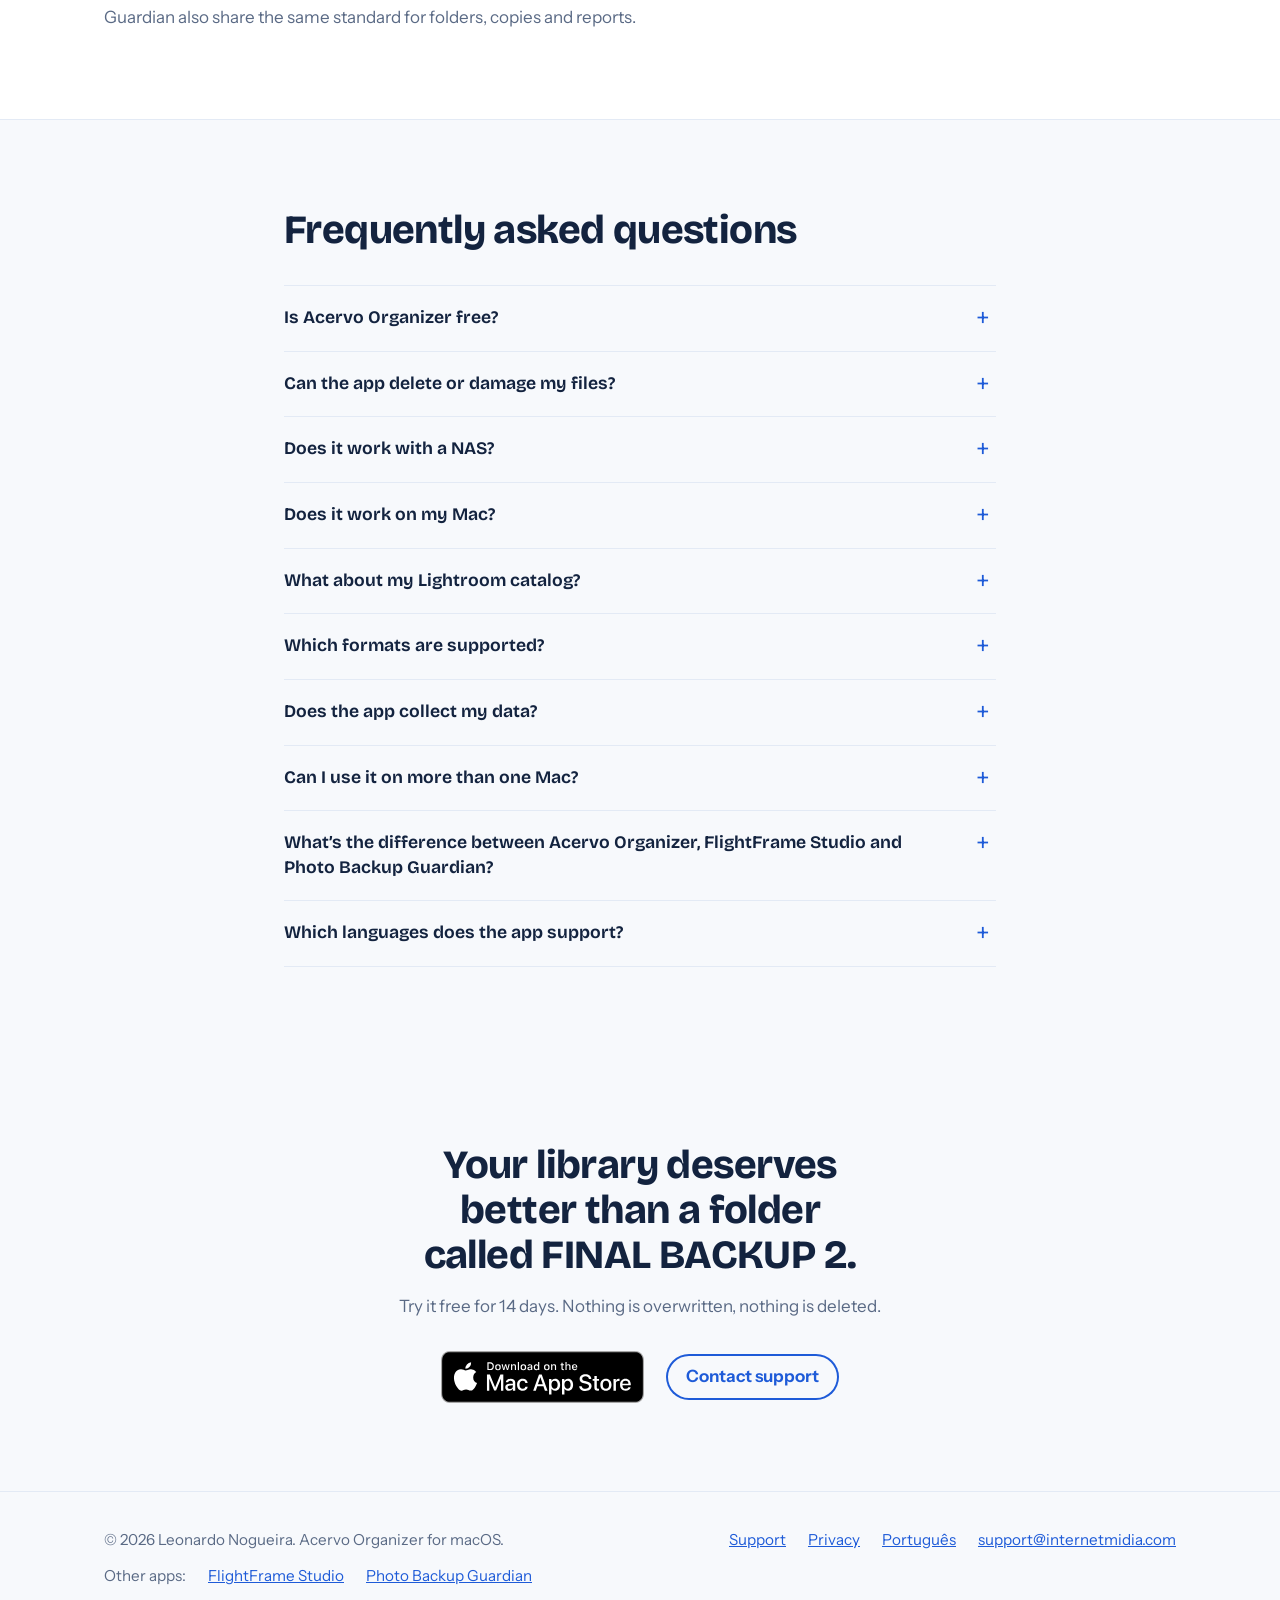
==== commit af206c3d: "Update the family FAQ for FlightFrame 2.1 Co-Authored-By: Claude Opus 5.5 <noreply@anthropic.com>" ====
--- a/en/index.html
+++ b/en/index.html
@@ -346,7 +346,7 @@
       <details><summary>Which formats are supported?</summary><p>Photos in JPG, HEIC, PNG, TIFF and the main RAW formats (CR3, CR2, NEF, ARW, RAF, DNG, ORF, RW2 and others), with XMP. Videos in MOV, MP4, MTS, MKV, AVI and others, with .SRT, .LRF, .LRV and .THM. 360° videos from DJI (.OSV) and Insta360 (.insv and .insp).</p></details>
       <details><summary>Does the app collect my data?</summary><p>No. There is no account, no ads, no usage analytics and no tracking, and your photos never leave your drives. See the <a href="privacy.html">privacy policy</a>.</p></details>
       <details><summary>Can I use it on more than one Mac?</summary><p>Yes. The unlock works on Macs signed in to the same App Store account. On a new Mac, go to Settings, License, View Options…, Restore Purchases.</p></details>
-      <details><summary>What’s the difference between Acervo Organizer, FlightFrame Studio and Photo Backup Guardian?</summary><p>Each one covers a different moment of your work. Acervo Organizer tidies up what’s already on your drives and NAS: it organizes by date, keeps RAW, XMP and telemetry together and sets duplicates aside. <a href="https://flightframe.ravendronevideos.com.br/en/">FlightFrame Studio</a> handles every new card: it copies with verification, organizes the project, makes the backup and tells you when the card is safe to format. <a href="https://photobackupguardian.app">Photo Backup Guardian</a> watches your whole library, across every drive and cloud folder, and warns you when a 3-2-1 copy is missing. Use one, or all three together.</p></details>
+      <details><summary>What’s the difference between Acervo Organizer, FlightFrame Studio and Photo Backup Guardian?</summary><p>Each one covers a different moment of your work. Acervo Organizer tidies up what’s already on your drives and NAS: it organizes by date, keeps RAW, XMP and telemetry together and sets duplicates aside. <a href="https://flightframe.ravendronevideos.com.br/en/">FlightFrame Studio</a> handles every new card: it copies with verification, organizes the project, makes the backup and the third copy, tells you when the card is safe to format and checks again the copies it made. <a href="https://photobackupguardian.app">Photo Backup Guardian</a> watches your whole library, including what never went through FlightFrame, across every drive and cloud folder, with the online-only copies in Google Drive and OneDrive, and warns you when a 3-2-1 copy is missing. Use one, or all three together.</p></details>
       <details><summary>Which languages does the app support?</summary><p>English and Portuguese (Brazil). The app follows your macOS language; to choose another one just for Acervo Organizer, go to System Settings › General › Language &amp; Region › Applications. New users get destination folders named PHOTOS, VIDEOS, DUPLICATES and PROBLEMS.</p></details>
     </div>
   </div>
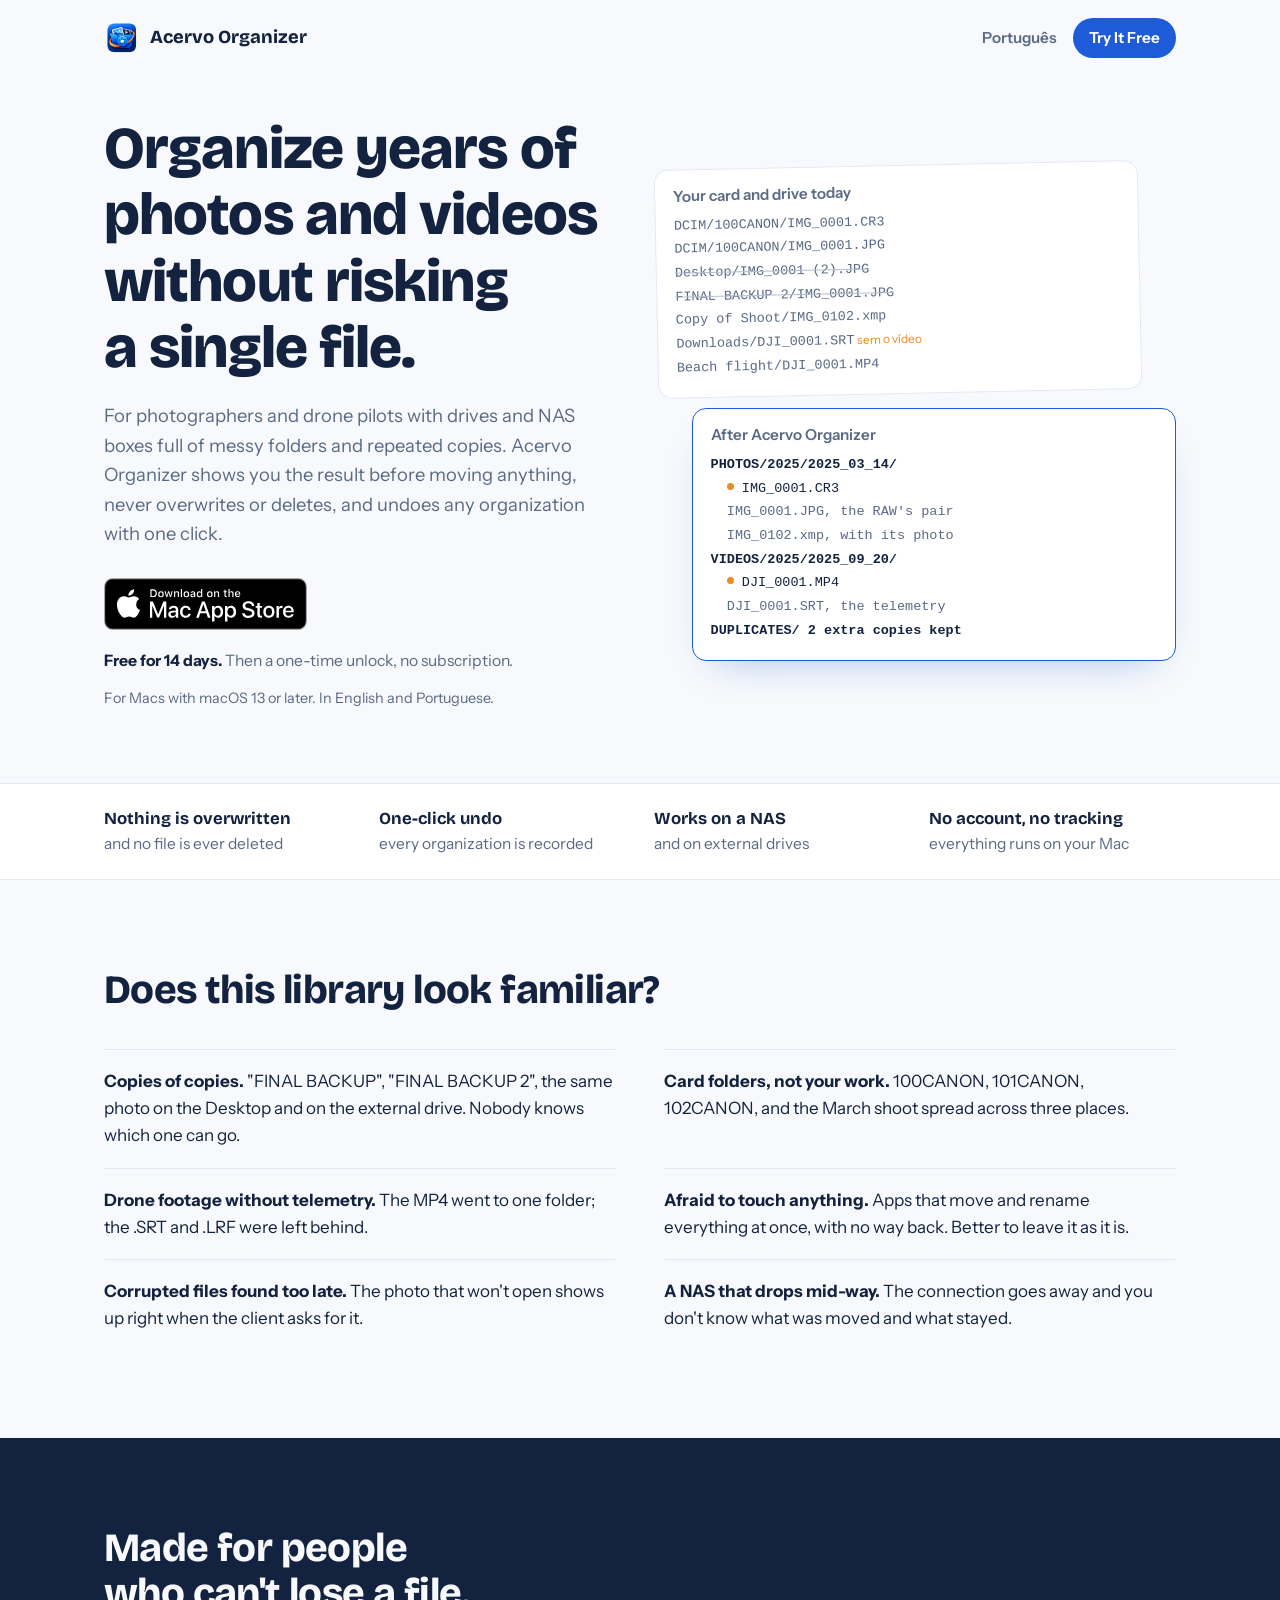
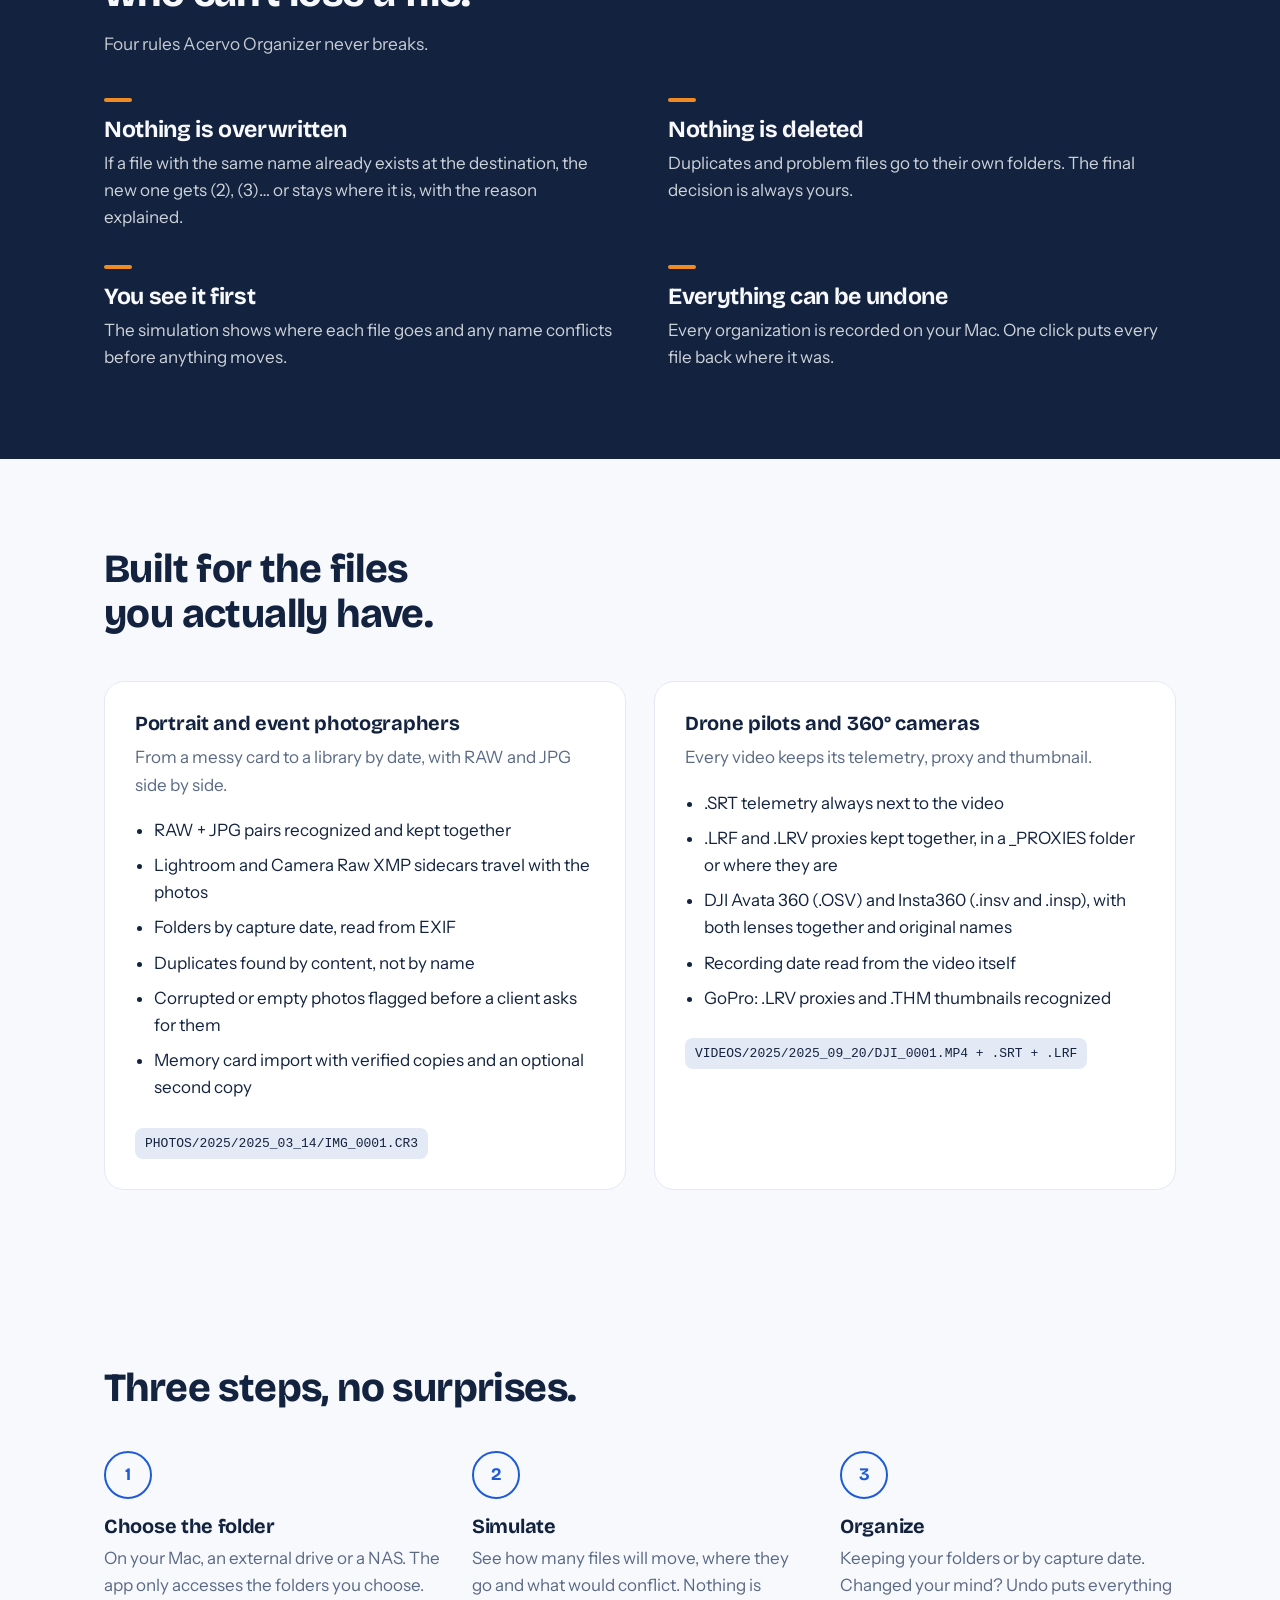
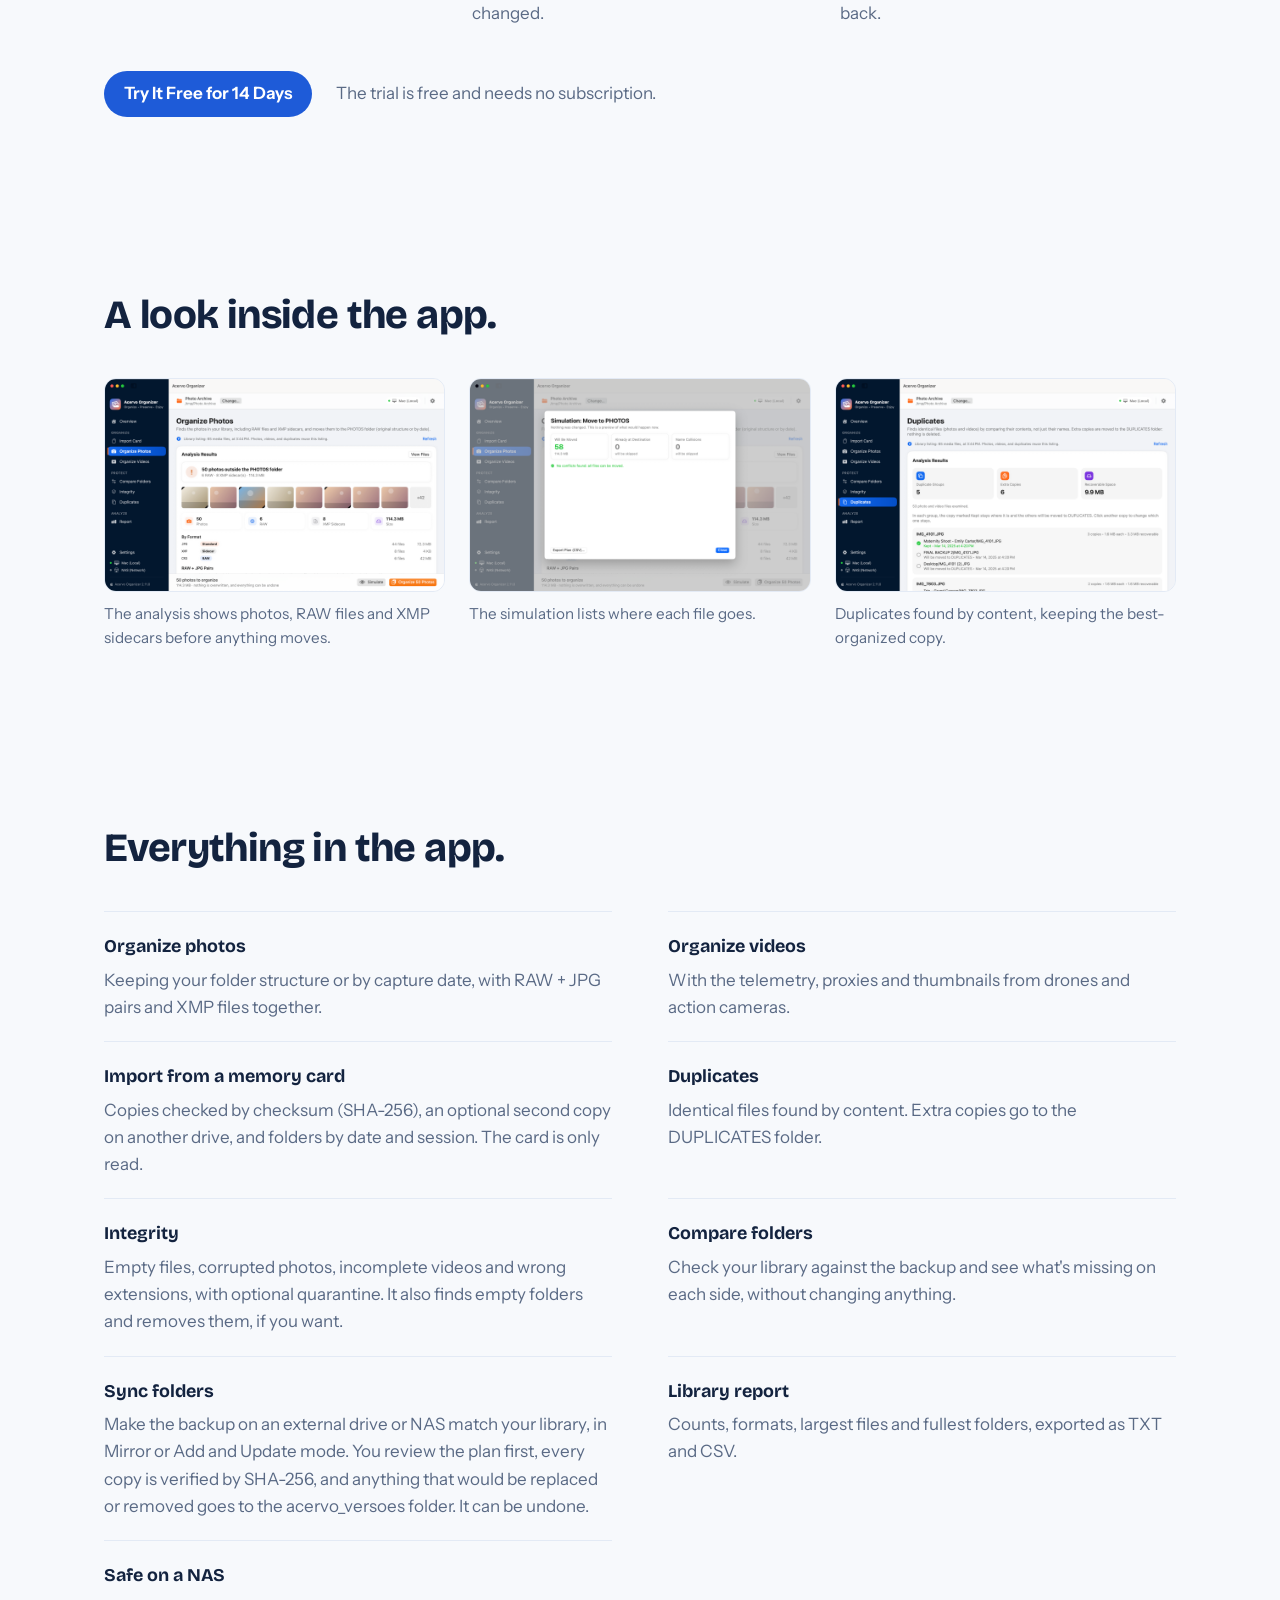
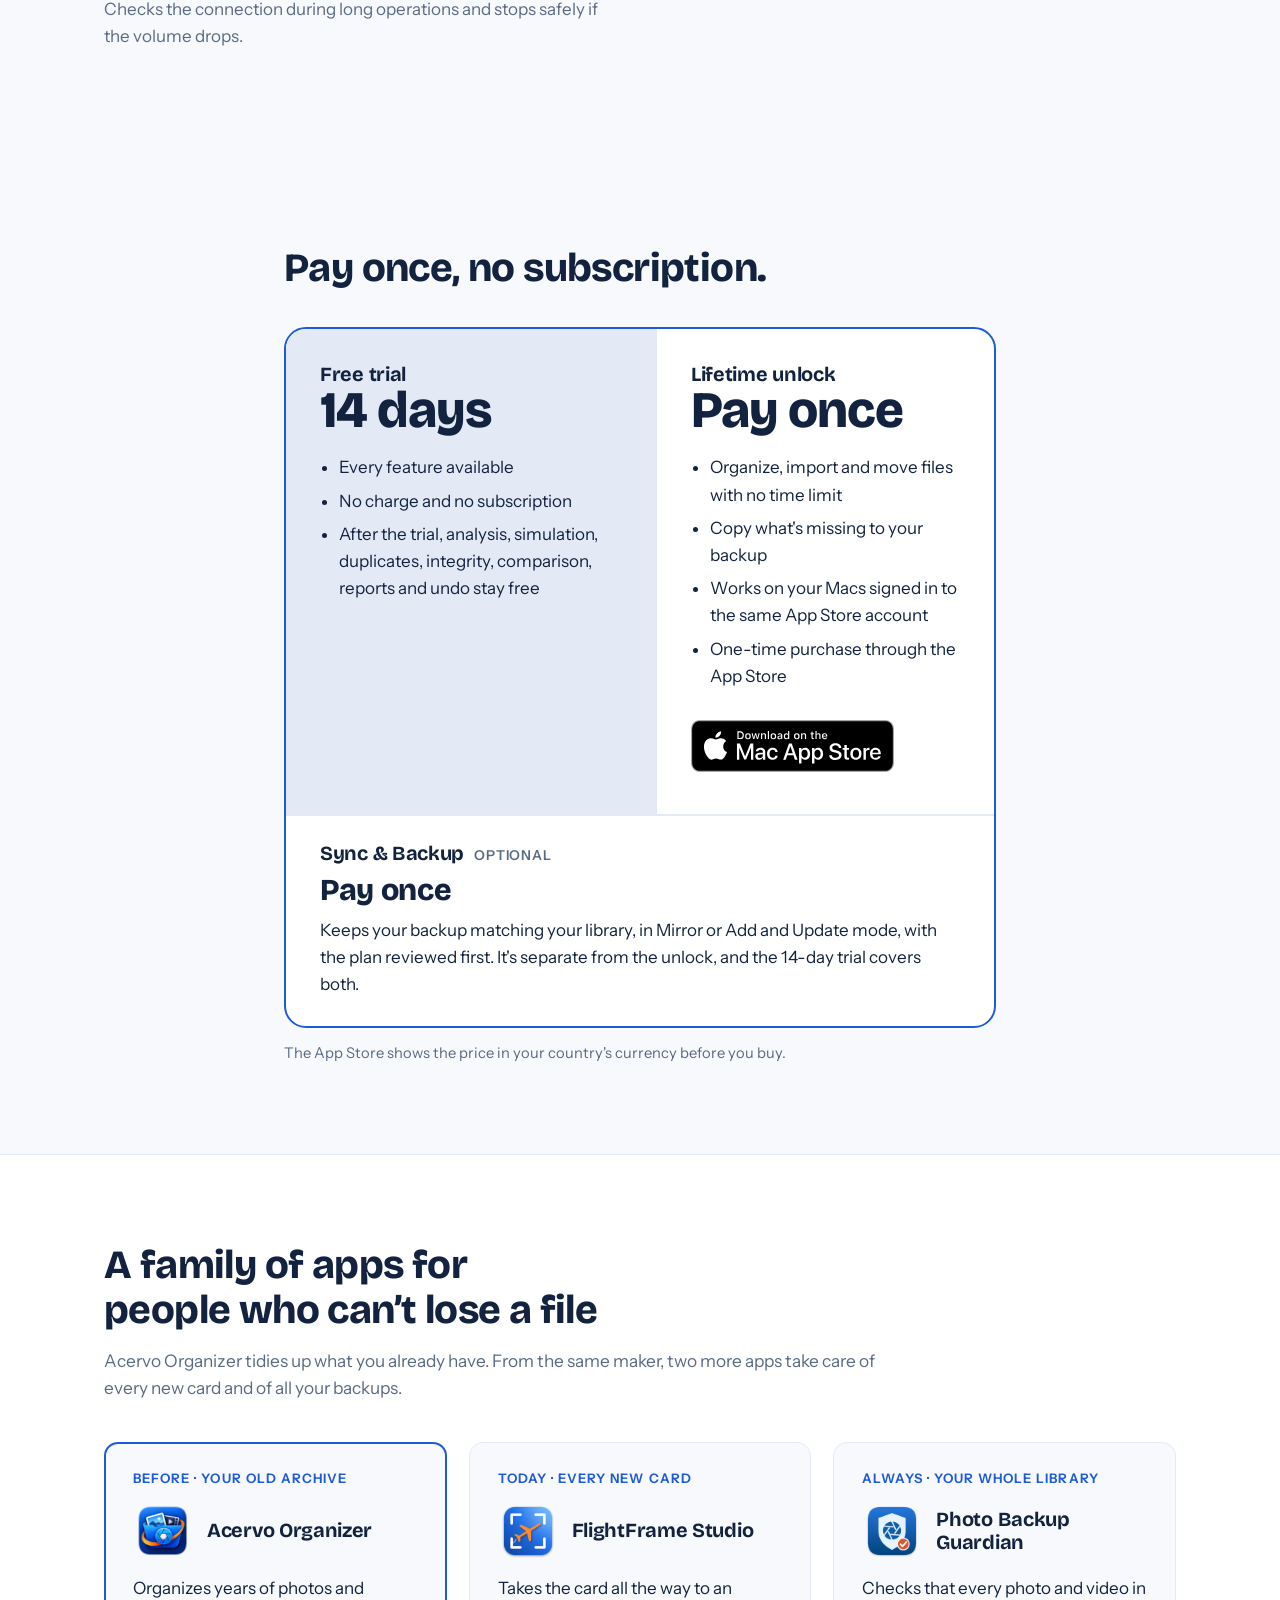
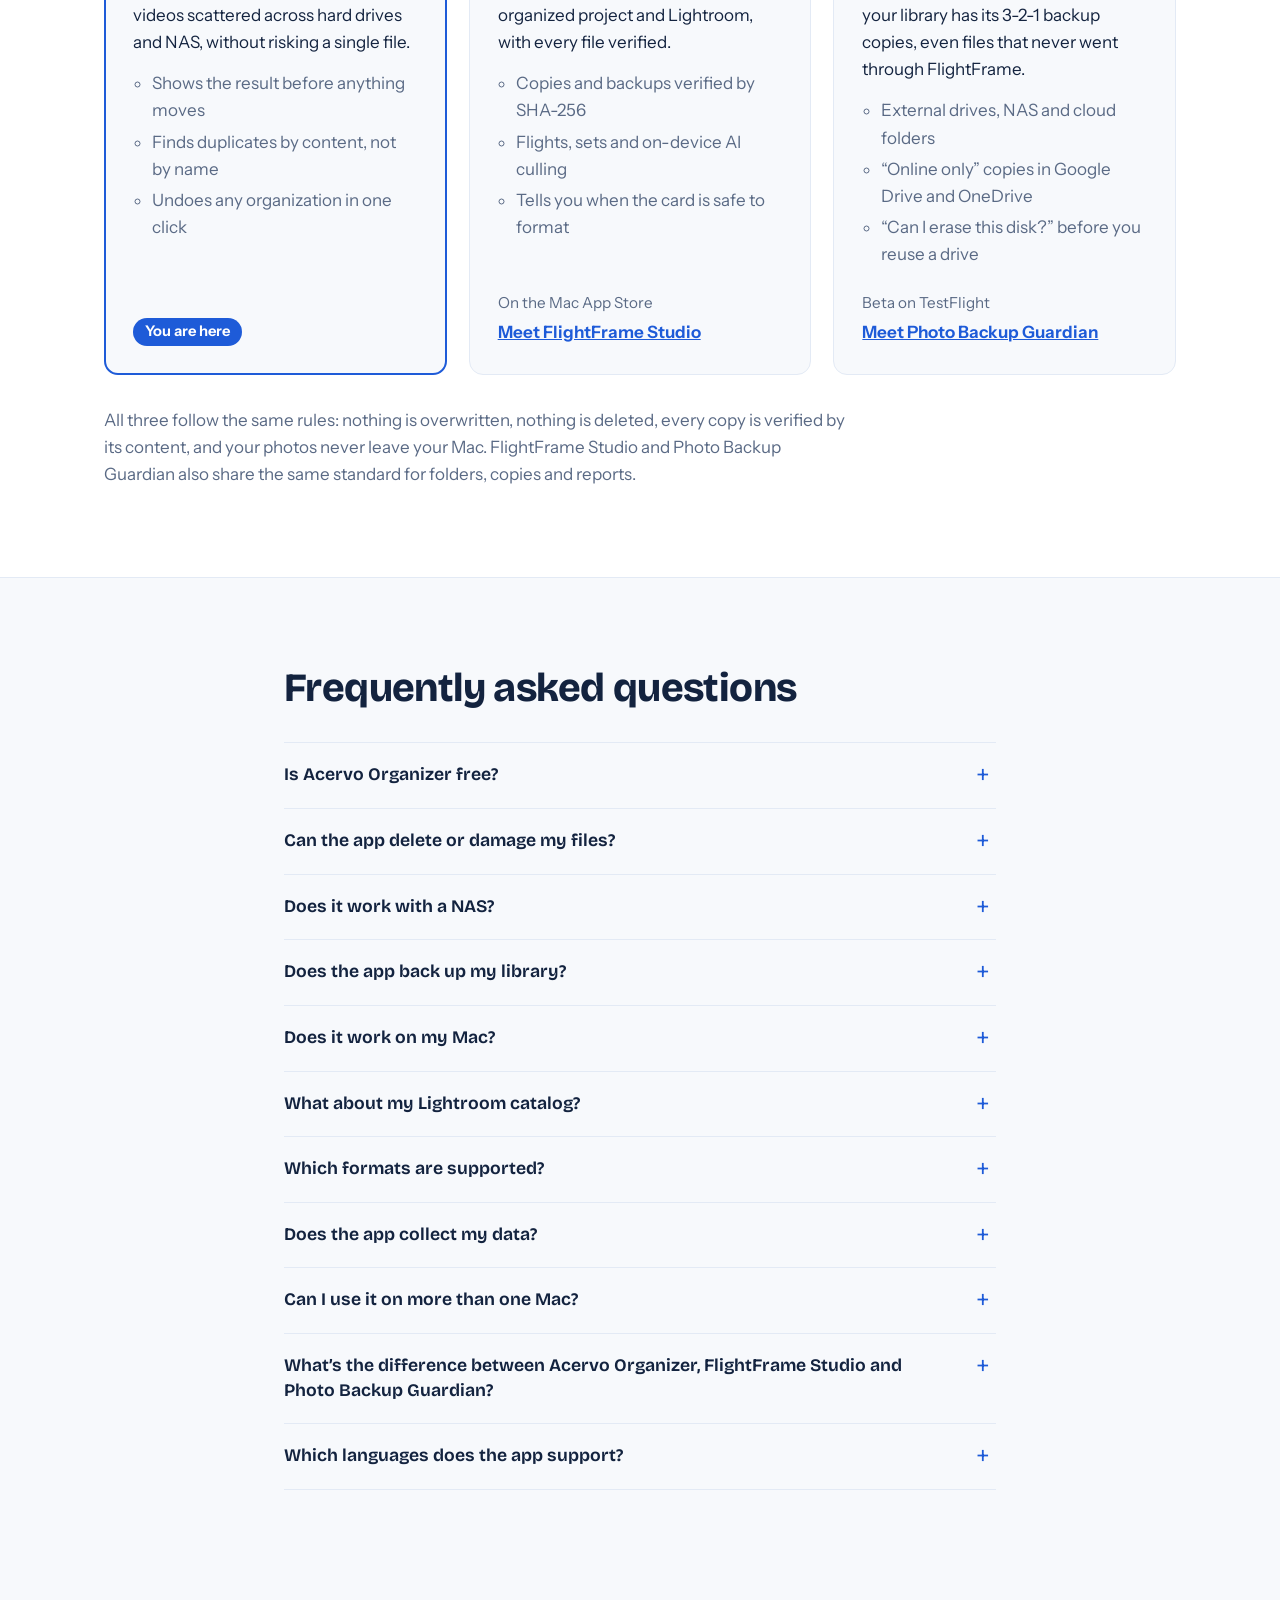
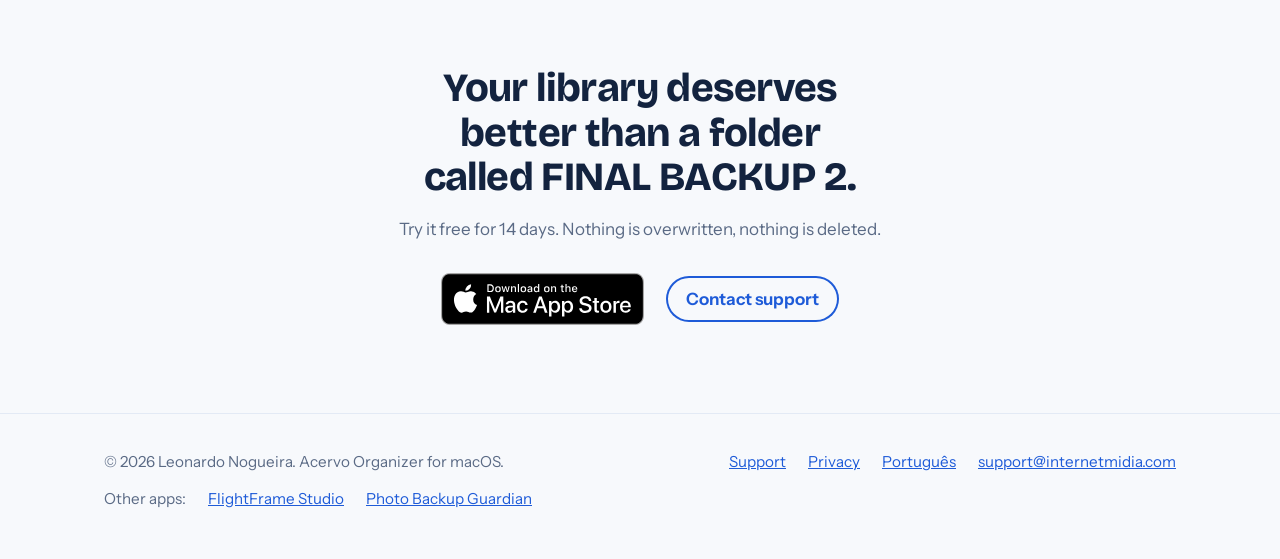
==== commit eb46c247: "Site: sincronização de pastas e a compra Sincronização e Backup (2.11) - Recursos: "Sincronizar past" ====
--- a/en/index.html
+++ b/en/index.html
@@ -67,7 +67,7 @@
 <link rel="preconnect" href="https://fonts.googleapis.com">
 <link rel="preconnect" href="https://fonts.gstatic.com" crossorigin>
 <link href="https://fonts.googleapis.com/css2?family=Bricolage+Grotesque:opsz,wght@12..96,600;12..96,700;12..96,800&family=Instrument+Sans:wght@400;600;700&display=swap" rel="stylesheet">
-<link rel="stylesheet" href="../style.css?v=2026-11-05b">
+<link rel="stylesheet" href="../style.css?v=2026-11-10">
 <script type="application/ld+json">
 {
   "@context": "https://schema.org",
@@ -80,7 +80,7 @@
   "url": "https://acervoorganizer.ravendronevideos.com.br/en/",
   "downloadUrl": "https://apps.apple.com/app/id6821982992?mt=12",
   "inLanguage": "en",
-  "offers": { "@type": "Offer", "price": "0", "priceCurrency": "USD", "description": "Free download with a 14-day trial. One-time unlock; the App Store shows the price in your currency." },
+  "offers": { "@type": "Offer", "price": "0", "priceCurrency": "USD", "description": "Free download with a 14-day trial. One-time unlock; folder sync in the separate one-time Sync & Backup purchase. The App Store shows the price in your currency." },
   "author": { "@type": "Person", "name": "Leonardo Nogueira" }
 }
 </script>
@@ -246,6 +246,7 @@
       <div><dt>Duplicates</dt><dd>Identical files found by content. Extra copies go to the DUPLICATES folder.</dd></div>
       <div><dt>Integrity</dt><dd>Empty files, corrupted photos, incomplete videos and wrong extensions, with optional quarantine. It also finds empty folders and removes them, if you want.</dd></div>
       <div><dt>Compare folders</dt><dd>Check your library against the backup and see what's missing on each side, without changing anything.</dd></div>
+      <div><dt>Sync folders</dt><dd>Make the backup on an external drive or NAS match your library, in Mirror or Add and Update mode. You review the plan first, every copy is verified by SHA-256, and anything that would be replaced or removed goes to the acervo_versoes folder. It can be undone.</dd></div>
       <div><dt>Library report</dt><dd>Counts, formats, largest files and fullest folders, exported as TXT and CSV.</dd></div>
       <div><dt>Safe on a NAS</dt><dd>Checks the connection during long operations and stops safely if the volume drops.</dd></div>
     </dl>
@@ -254,7 +255,7 @@
 
 <section class="secao" id="price">
   <div class="largura estreito">
-    <h2>One price, no subscription.</h2>
+    <h2>Pay once, no subscription.</h2>
     <div class="preco-caixa">
       <div class="gratis">
         <h3>Free trial</h3>
@@ -270,10 +271,16 @@
         <p class="valor">Pay once</p>
         <ul>
           <li>Organize, import and move files with no time limit</li>
+          <li>Copy what's missing to your backup</li>
           <li>Works on your Macs signed in to the same App Store account</li>
           <li>One-time purchase through the App Store</li>
         </ul>
         <a class="selo" href="https://apps.apple.com/app/id6821982992?mt=12"><img src="../assets/badge-mac-app-store-en.svg" alt="Download on the Mac App Store" width="180" height="52" onerror="this.parentNode.className='selo-texto';this.parentNode.textContent='Download on the Mac App Store';"></a>
+      </div>
+      <div class="extra">
+        <h3>Sync &amp; Backup <span class="opcional">optional</span></h3>
+        <p class="valor-extra">Pay once</p>
+        <p>Keeps your backup matching your library, in Mirror or Add and Update mode, with the plan reviewed first. It's separate from the unlock, and the 14-day trial covers both.</p>
       </div>
     </div>
     <p class="discreto" style="margin-top:14px;font-size:.92rem">The App Store shows the price in your country's currency before you buy.</p>
@@ -338,9 +345,10 @@
   <div class="largura estreito">
     <h2>Frequently asked questions</h2>
     <div class="perguntas">
-      <details><summary>Is Acervo Organizer free?</summary><p>The download is free and the first two weeks come with everything unlocked. After that, analysis, simulation, duplicates, integrity, comparison, reports and undo stay free. To keep organizing, importing and moving files, the unlock is a one-time purchase, no subscription.</p></details>
+      <details><summary>Is Acervo Organizer free?</summary><p>The download is free and the first two weeks come with everything unlocked. After that, analysis, simulation, duplicates, integrity, comparison, reports and undo stay free. To keep organizing, importing and moving files, the unlock is a one-time purchase, no subscription. Folder sync in Mirror or Add and Update mode is a separate one-time purchase, Sync &amp; Backup.</p></details>
       <details><summary>Can the app delete or damage my files?</summary><p>No. It never deletes and never overwrites. Duplicates and problem files are moved to their own folders, and every organization can be undone. Between different drives, the app copies, verifies, and only then removes the original.</p></details>
       <details><summary>Does it work with a NAS?</summary><p>Yes, with the NAS volume mounted on your Mac, such as a Synology or QNAP over the network. The app checks the connection during long operations and stops safely if it drops; what was already moved is recorded and can be undone.</p></details>
+      <details><summary>Does the app back up my library?</summary><p>It keeps your backup up to date: it compares your library with the backup folder, on an external drive or a NAS, and makes them match. Copying what's missing to the backup comes with the unlock. Mirror and Add and Update modes are in the Sync &amp; Backup purchase, paid once. You review the plan before anything is copied, every copy is verified by SHA-256 and nothing is deleted: replaced versions and files that only existed in the backup go to the acervo_versoes folder. The sync can be undone.</p></details>
       <details><summary>Does it work on my Mac?</summary><p>It works on Macs with macOS 13 or later, with Apple silicon or Intel processors.</p></details>
       <details><summary>What about my Lightroom catalog?</summary><p>XMP files travel with the photos. If the folders are already in a Lightroom Classic catalog, moving photos outside Lightroom makes the catalog lose track of them; after organizing, use Lightroom's option to find the missing folder and point it to the new place.</p></details>
       <details><summary>Which formats are supported?</summary><p>Photos in JPG, HEIC, PNG, TIFF and the main RAW formats (CR3, CR2, NEF, ARW, RAF, DNG, ORF, RW2 and others), with XMP. Videos in MOV, MP4, MTS, MKV, AVI and others, with .SRT, .LRF, .LRV and .THM. 360° videos from DJI (.OSV) and Insta360 (.insv and .insp).</p></details>
@@ -387,9 +395,10 @@
   "@context": "https://schema.org",
   "@type": "FAQPage",
   "mainEntity": [
-    { "@type": "Question", "name": "Is Acervo Organizer free?", "acceptedAnswer": { "@type": "Answer", "text": "The download is free and the first two weeks come with everything unlocked. After that, analysis, simulation, duplicates, integrity, comparison, reports and undo stay free. To keep organizing, importing and moving files, the unlock is a one-time purchase, no subscription." } },
+    { "@type": "Question", "name": "Is Acervo Organizer free?", "acceptedAnswer": { "@type": "Answer", "text": "The download is free and the first two weeks come with everything unlocked. After that, analysis, simulation, duplicates, integrity, comparison, reports and undo stay free. To keep organizing, importing and moving files, the unlock is a one-time purchase, no subscription. Folder sync in Mirror or Add and Update mode is a separate one-time purchase, Sync & Backup." } },
     { "@type": "Question", "name": "Can the app delete or damage my files?", "acceptedAnswer": { "@type": "Answer", "text": "No. It never deletes and never overwrites. Duplicates and problem files are moved to their own folders, and every organization can be undone." } },
     { "@type": "Question", "name": "Does it work with a NAS?", "acceptedAnswer": { "@type": "Answer", "text": "Yes, with the NAS volume mounted on your Mac. The app checks the connection during long operations and stops safely if it drops." } },
+    { "@type": "Question", "name": "Does the app back up my library?", "acceptedAnswer": { "@type": "Answer", "text": "It keeps your backup up to date: it compares your library with the backup folder, on an external drive or a NAS, and makes them match. Copying what's missing comes with the unlock; Mirror and Add and Update modes are in the one-time Sync & Backup purchase. Nothing is deleted and the sync can be undone." } },
     { "@type": "Question", "name": "Does it work on my Mac?", "acceptedAnswer": { "@type": "Answer", "text": "It works on Macs with macOS 13 or later, with Apple silicon or Intel processors." } },
     { "@type": "Question", "name": "Does the app collect my data?", "acceptedAnswer": { "@type": "Answer", "text": "No. There is no account, no ads, no usage analytics and no tracking, and your photos never leave your drives." } }
   ]
--- a/style.css
+++ b/style.css
@@ -175,6 +175,12 @@
 .preco-caixa li { margin: 6px 0; }
 .preco-caixa .botao, .preco-caixa .selo { margin-top: 24px; }
 .preco-caixa .selo, .documento .selo { display: inline-block; }
+.preco-caixa .extra { grid-column: 1 / -1; border-top: 2px solid var(--nevoa); padding-top: 26px; padding-bottom: 28px; }
+.preco-caixa .extra h3 { display: flex; align-items: baseline; gap: 10px; flex-wrap: wrap; }
+.preco-caixa .extra .opcional { font: 600 .85rem var(--texto); color: var(--ardosia); text-transform: uppercase; letter-spacing: .06em; }
+.preco-caixa .valor-extra { font: 800 1.9rem/1 var(--display); letter-spacing: -0.01em; margin: 10px 0 12px; }
+.preco-caixa .valor-extra small { font: 600 1rem var(--texto); color: var(--ardosia); letter-spacing: 0; white-space: nowrap; }
+.preco-caixa .extra p:last-child { margin: 0; max-width: 62ch; }
 
 /* Perguntas */
 .perguntas { margin-top: 32px; }
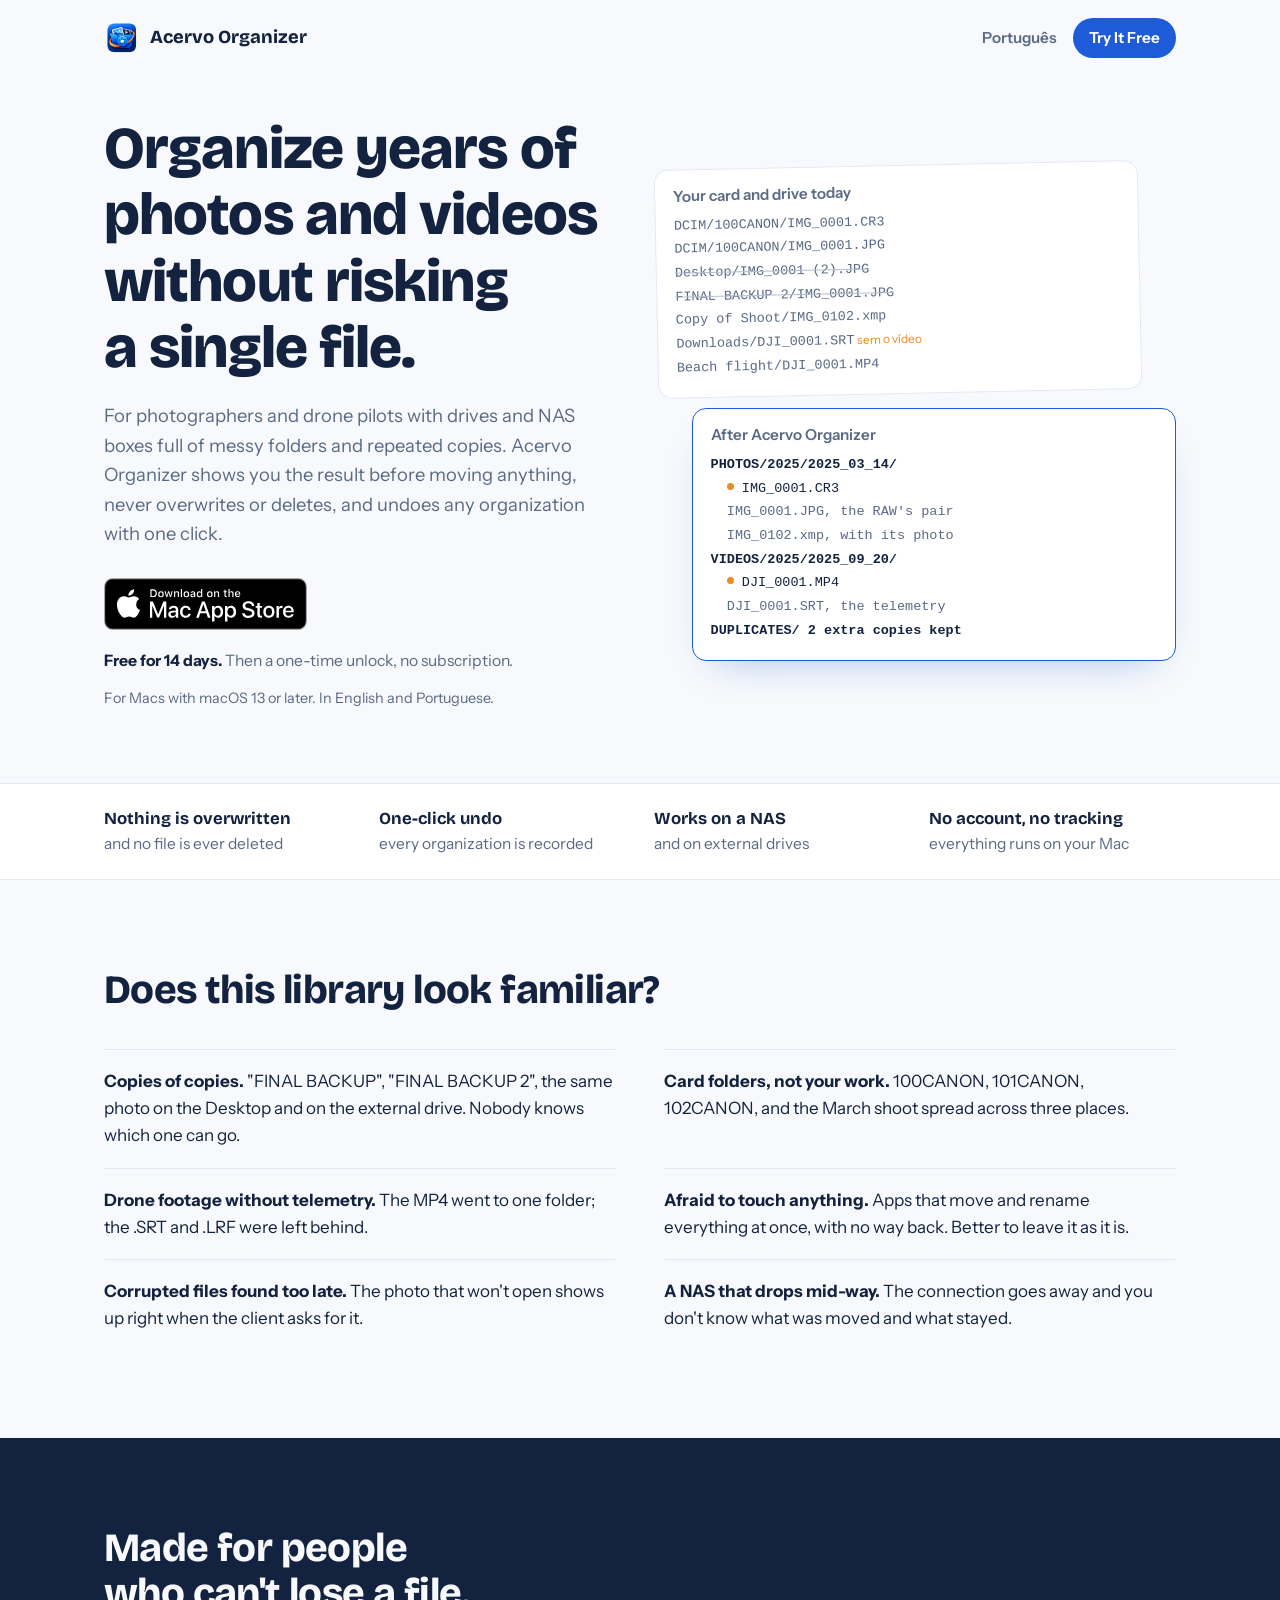
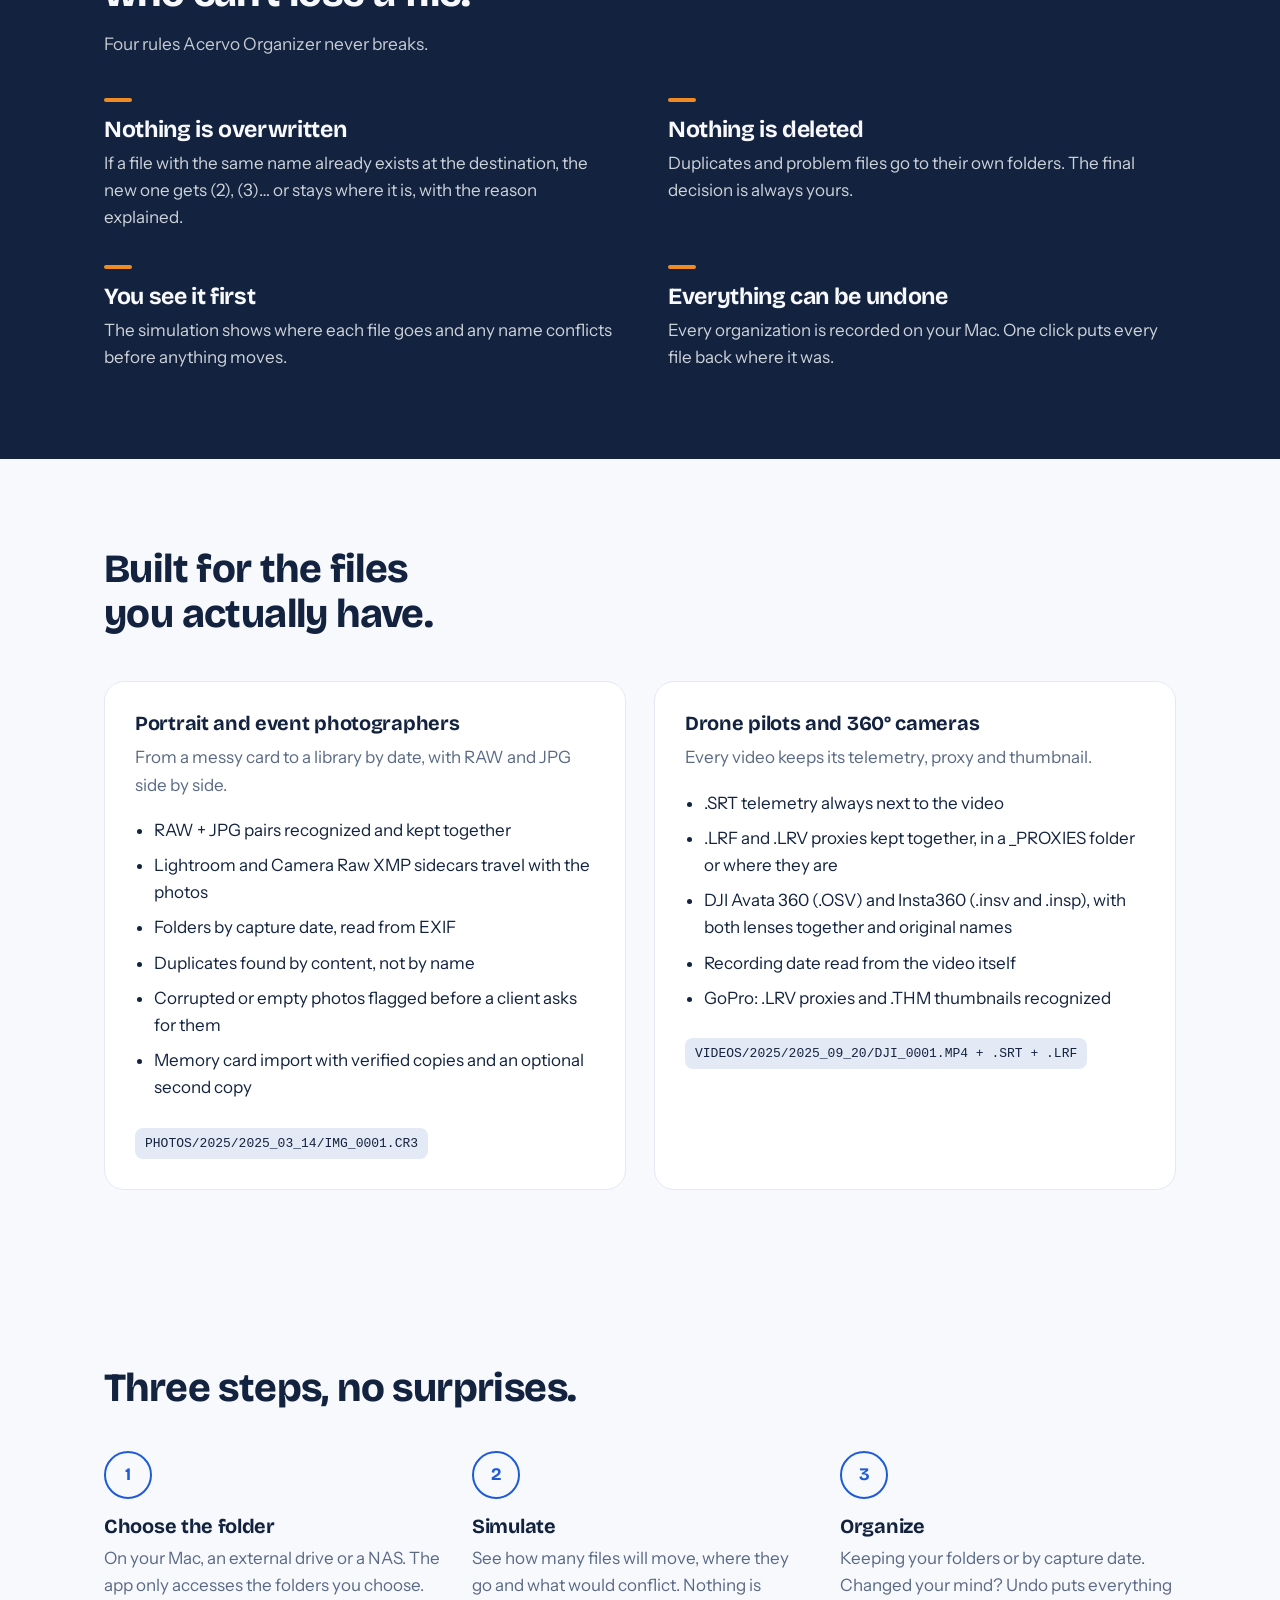
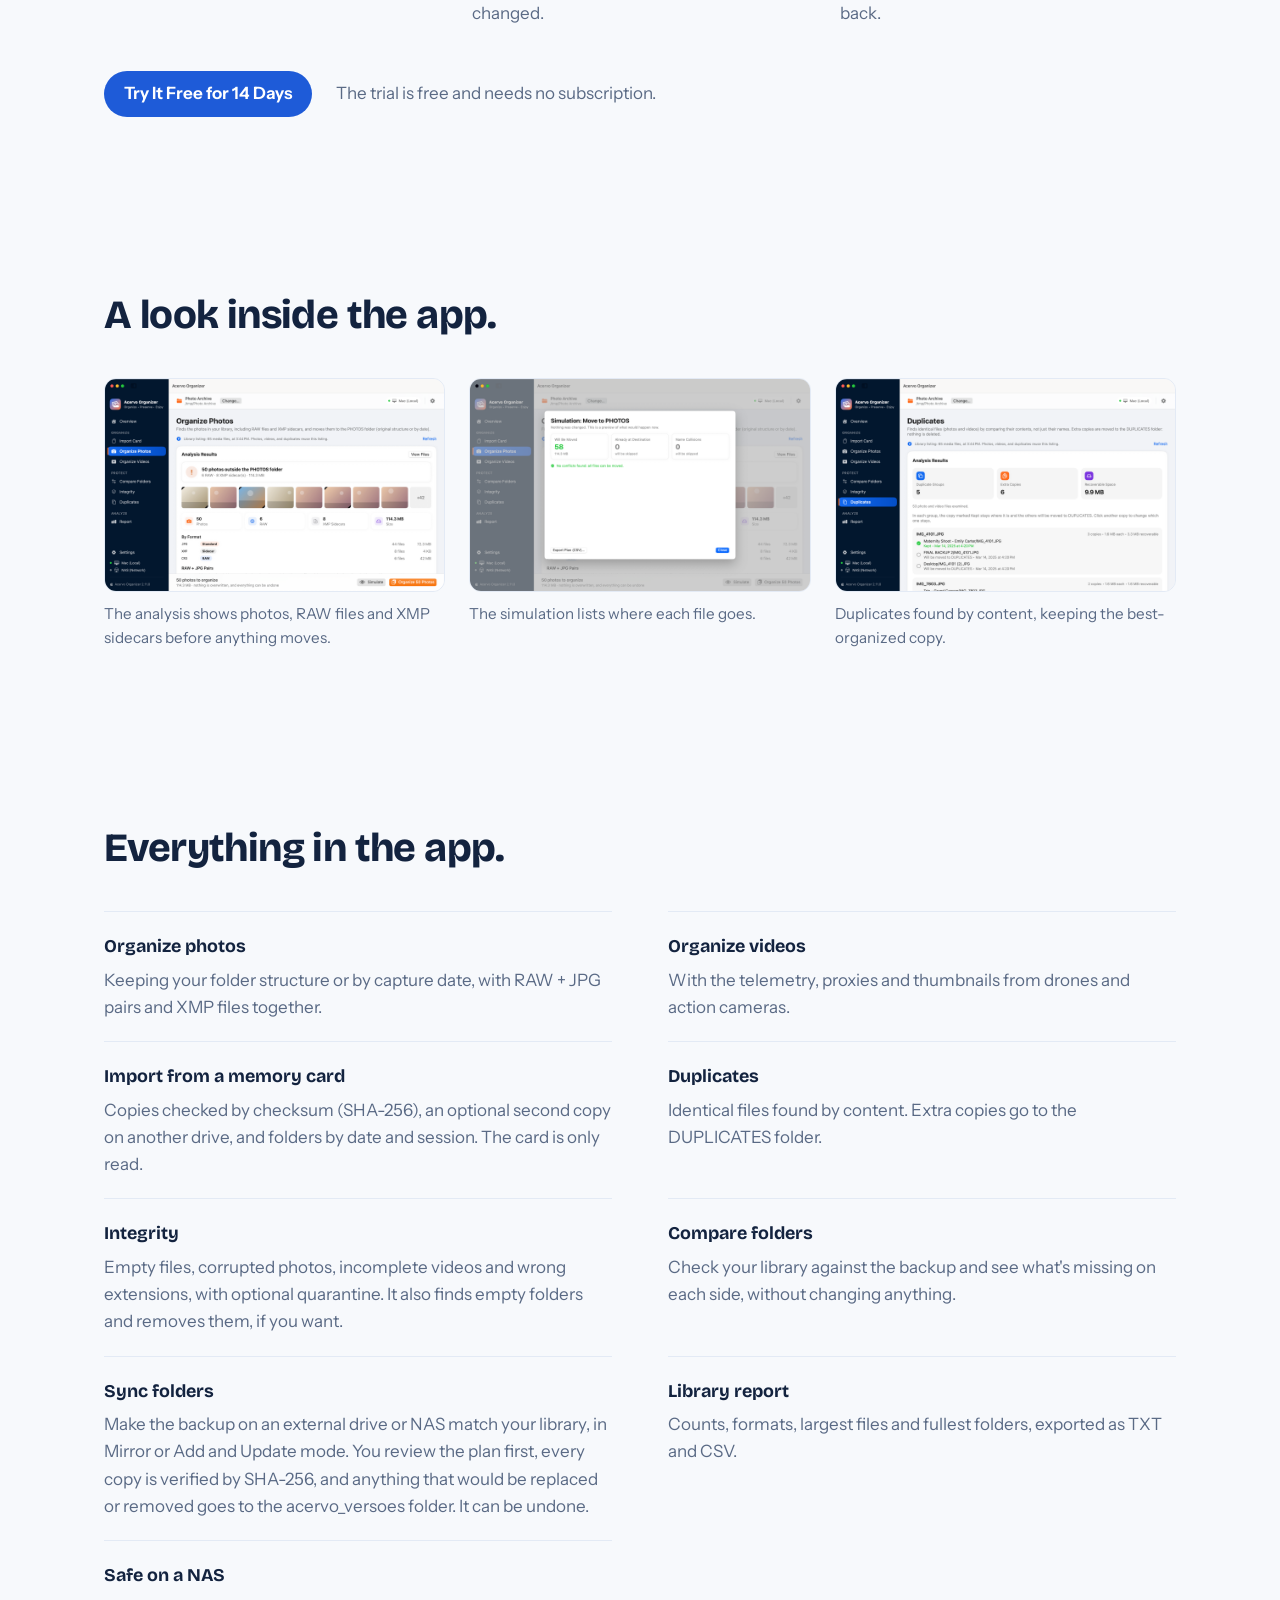
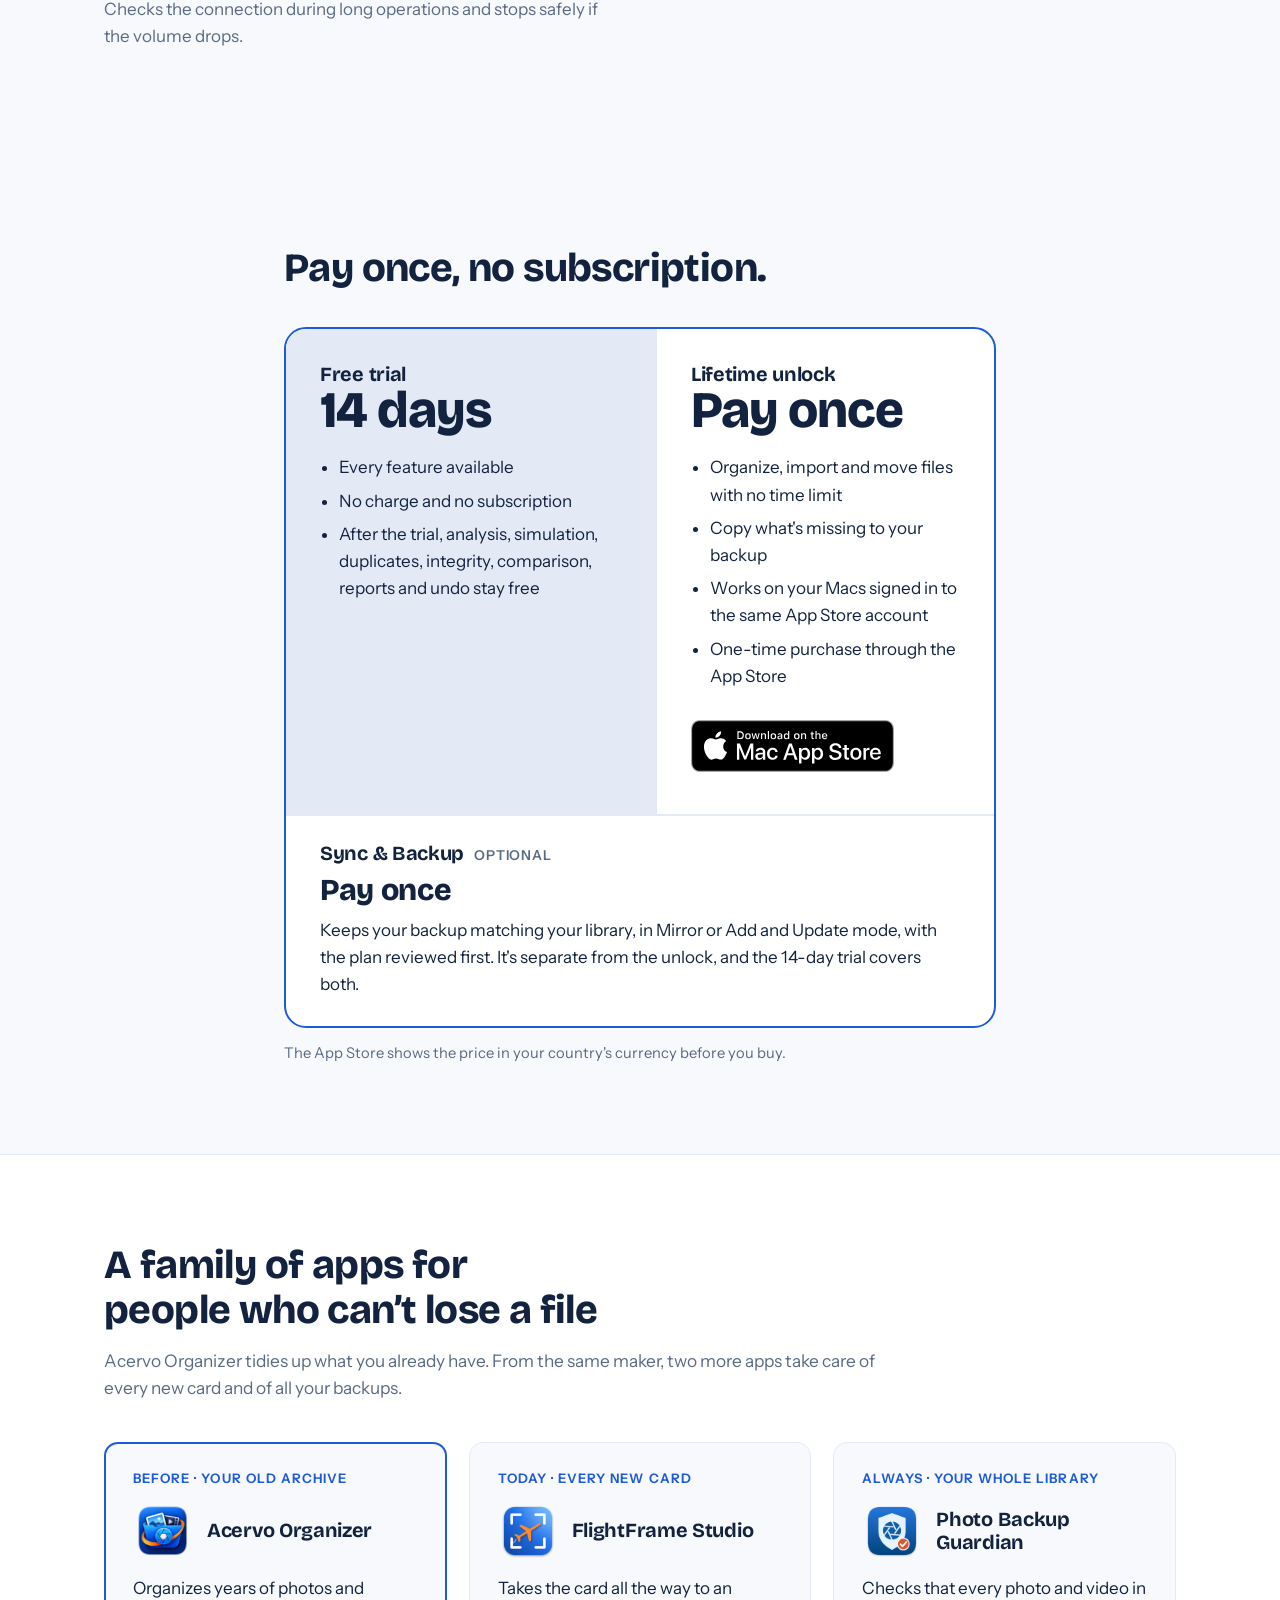
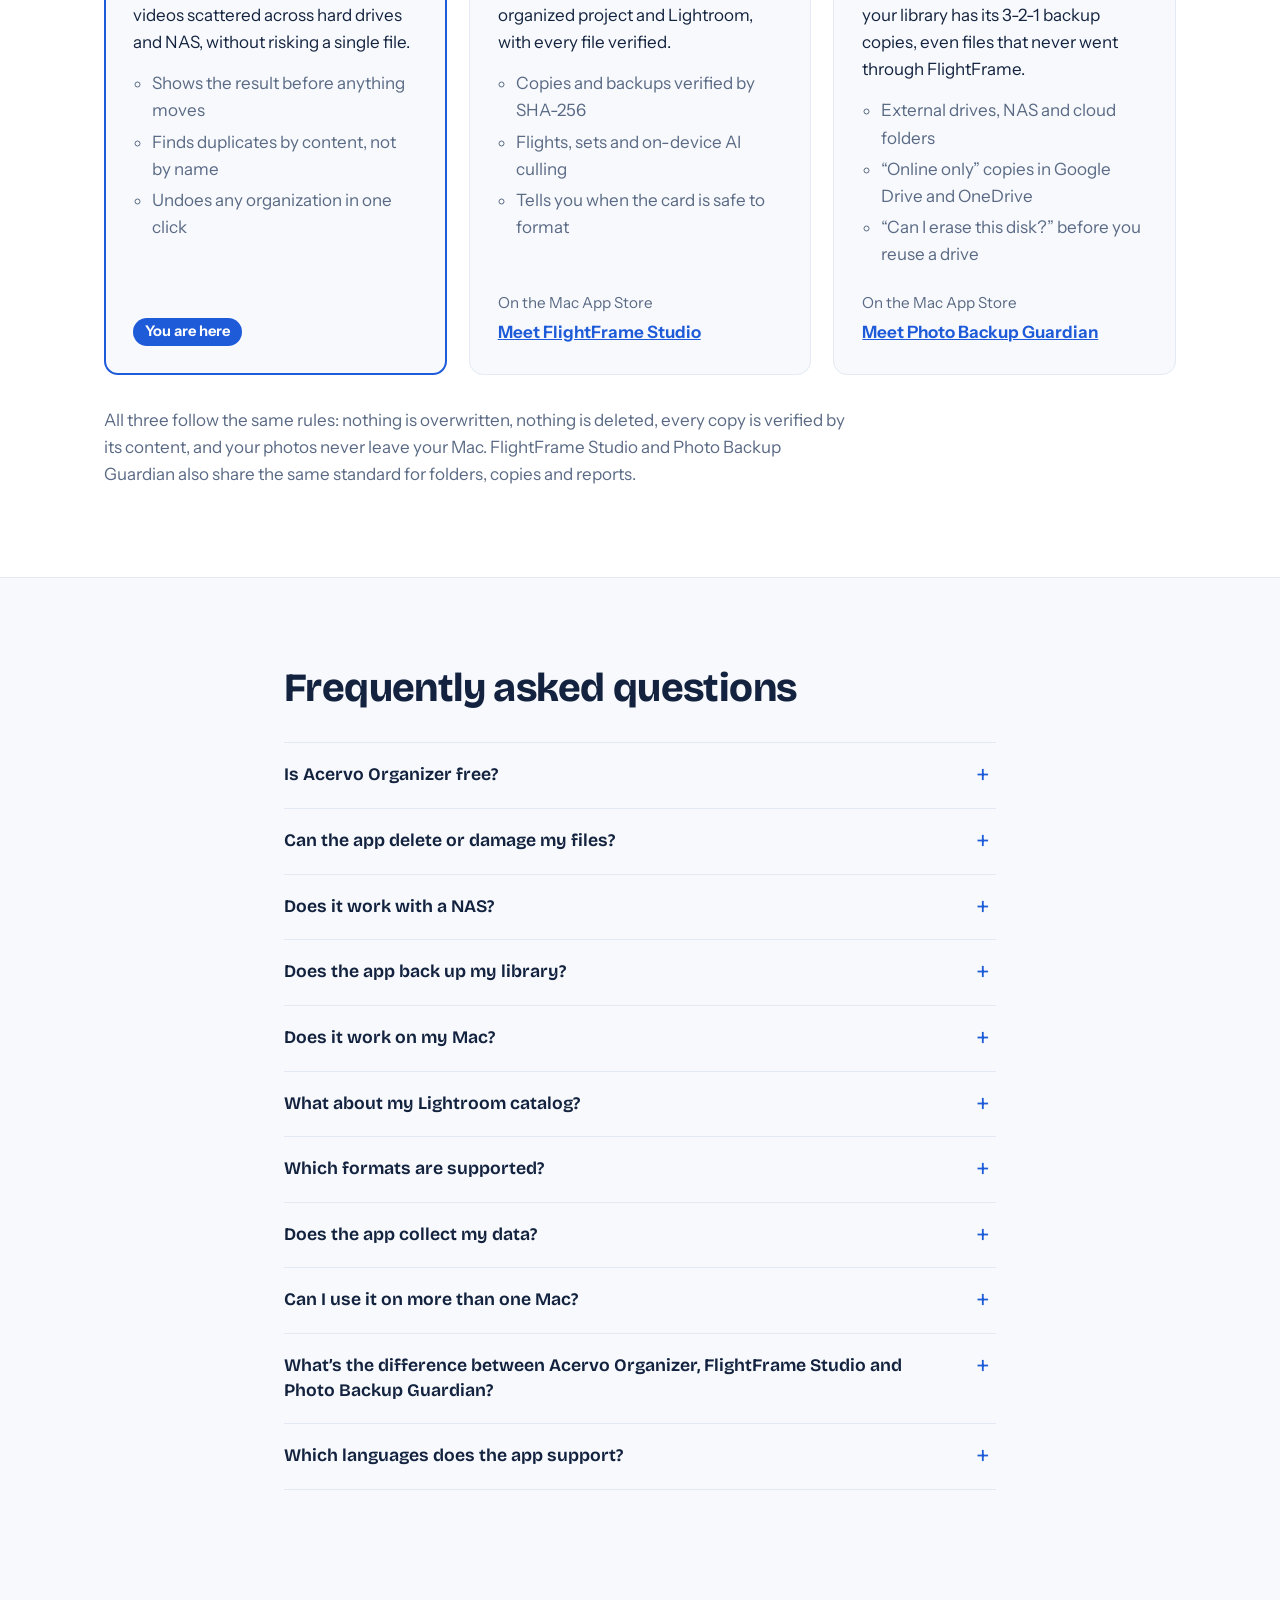
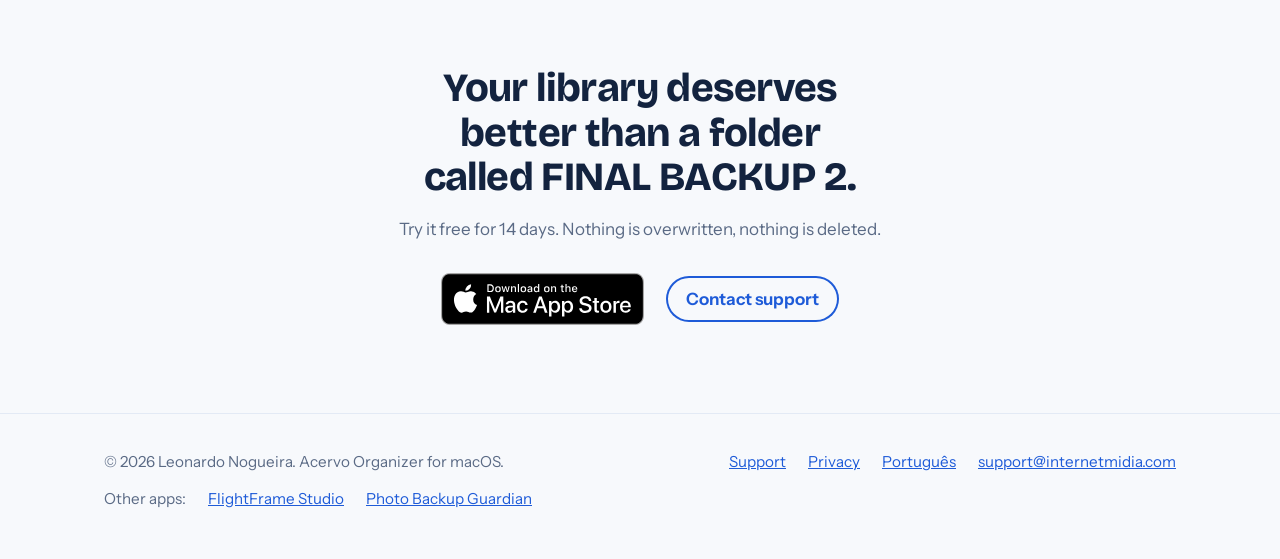
==== commit 571e4527: "Show Photo Backup Guardian on the Mac App Store Co-Authored-By: Claude Opus 5.5 <noreply@anthropic.c" ====
--- a/en/index.html
+++ b/en/index.html
@@ -333,7 +333,7 @@
           <li>“Online only” copies in Google Drive and OneDrive</li>
           <li>“Can I erase this disk?” before you reuse a drive</li>
         </ul>
-        <span class="familia-situacao">Beta on TestFlight</span>
+        <span class="familia-situacao">On the Mac App Store</span>
         <a class="familia-link" href="https://photobackupguardian.app">Meet Photo Backup Guardian</a>
       </li>
     </ol>
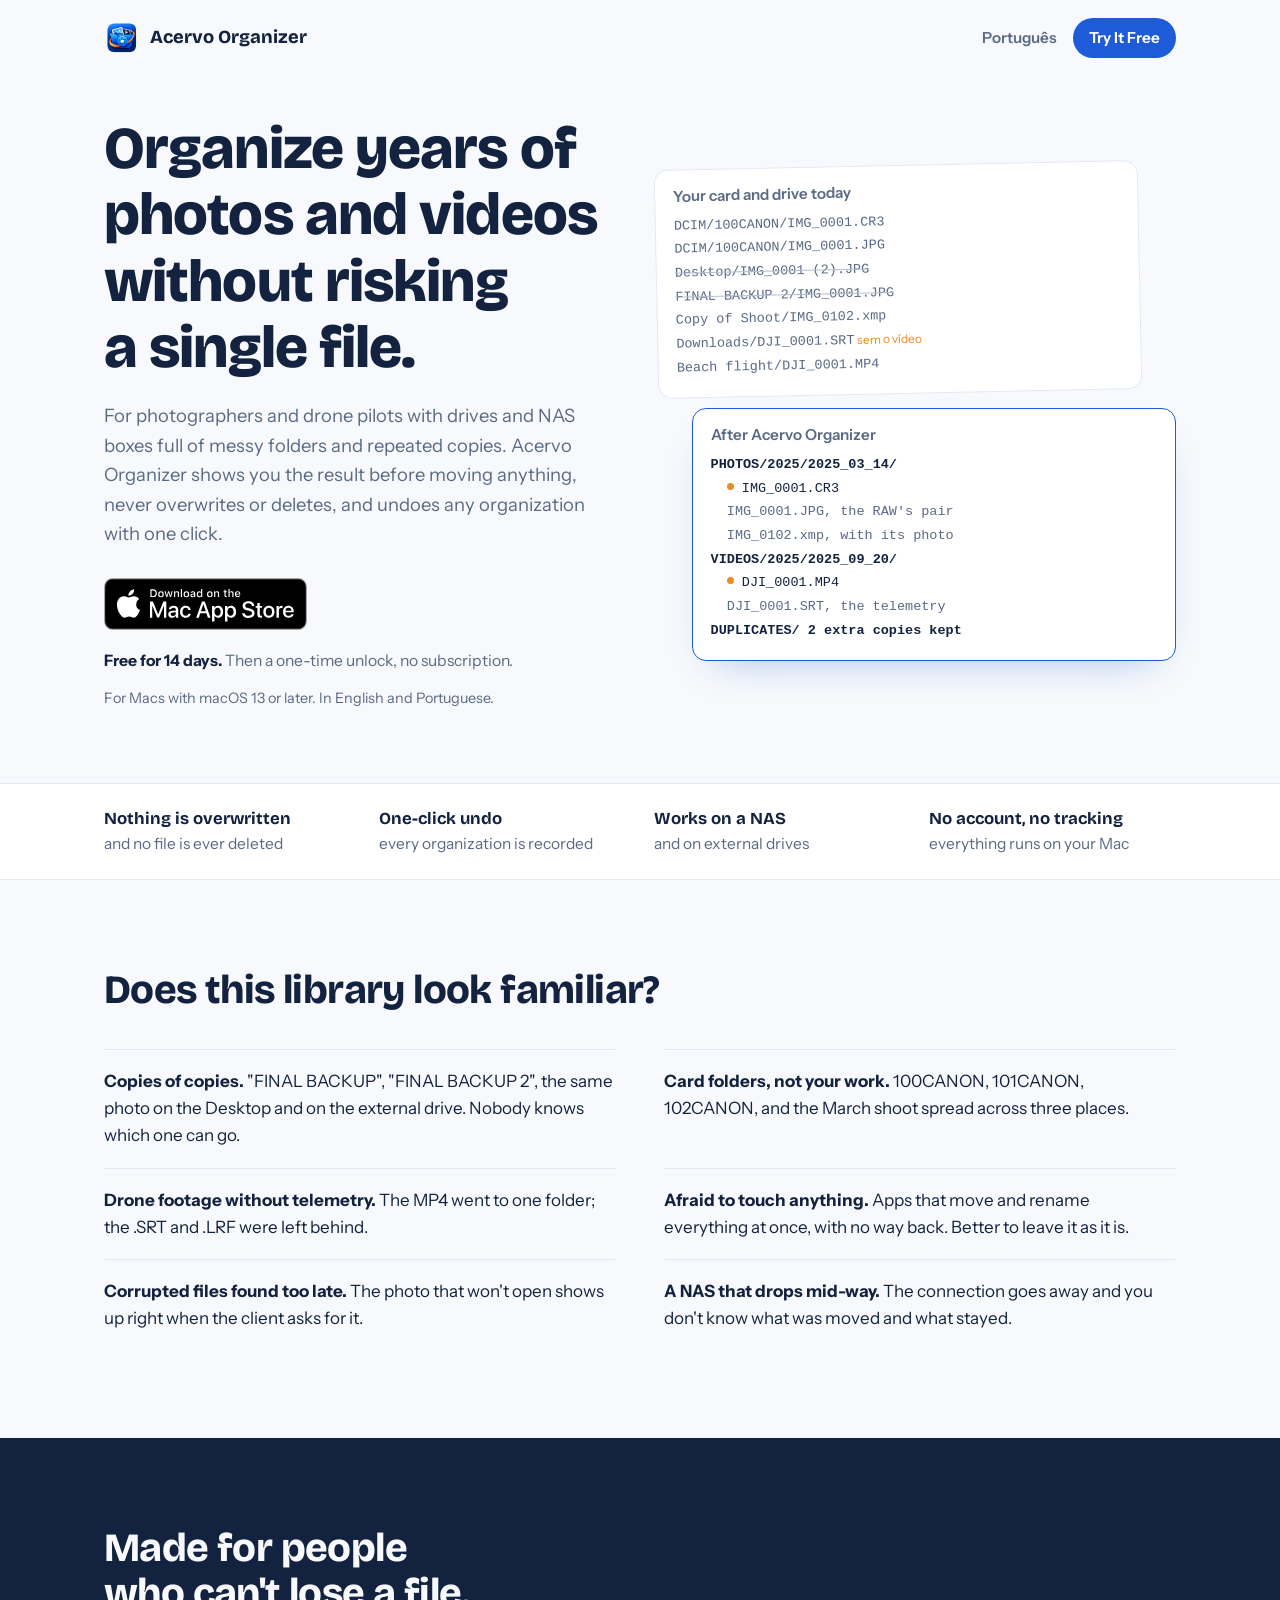
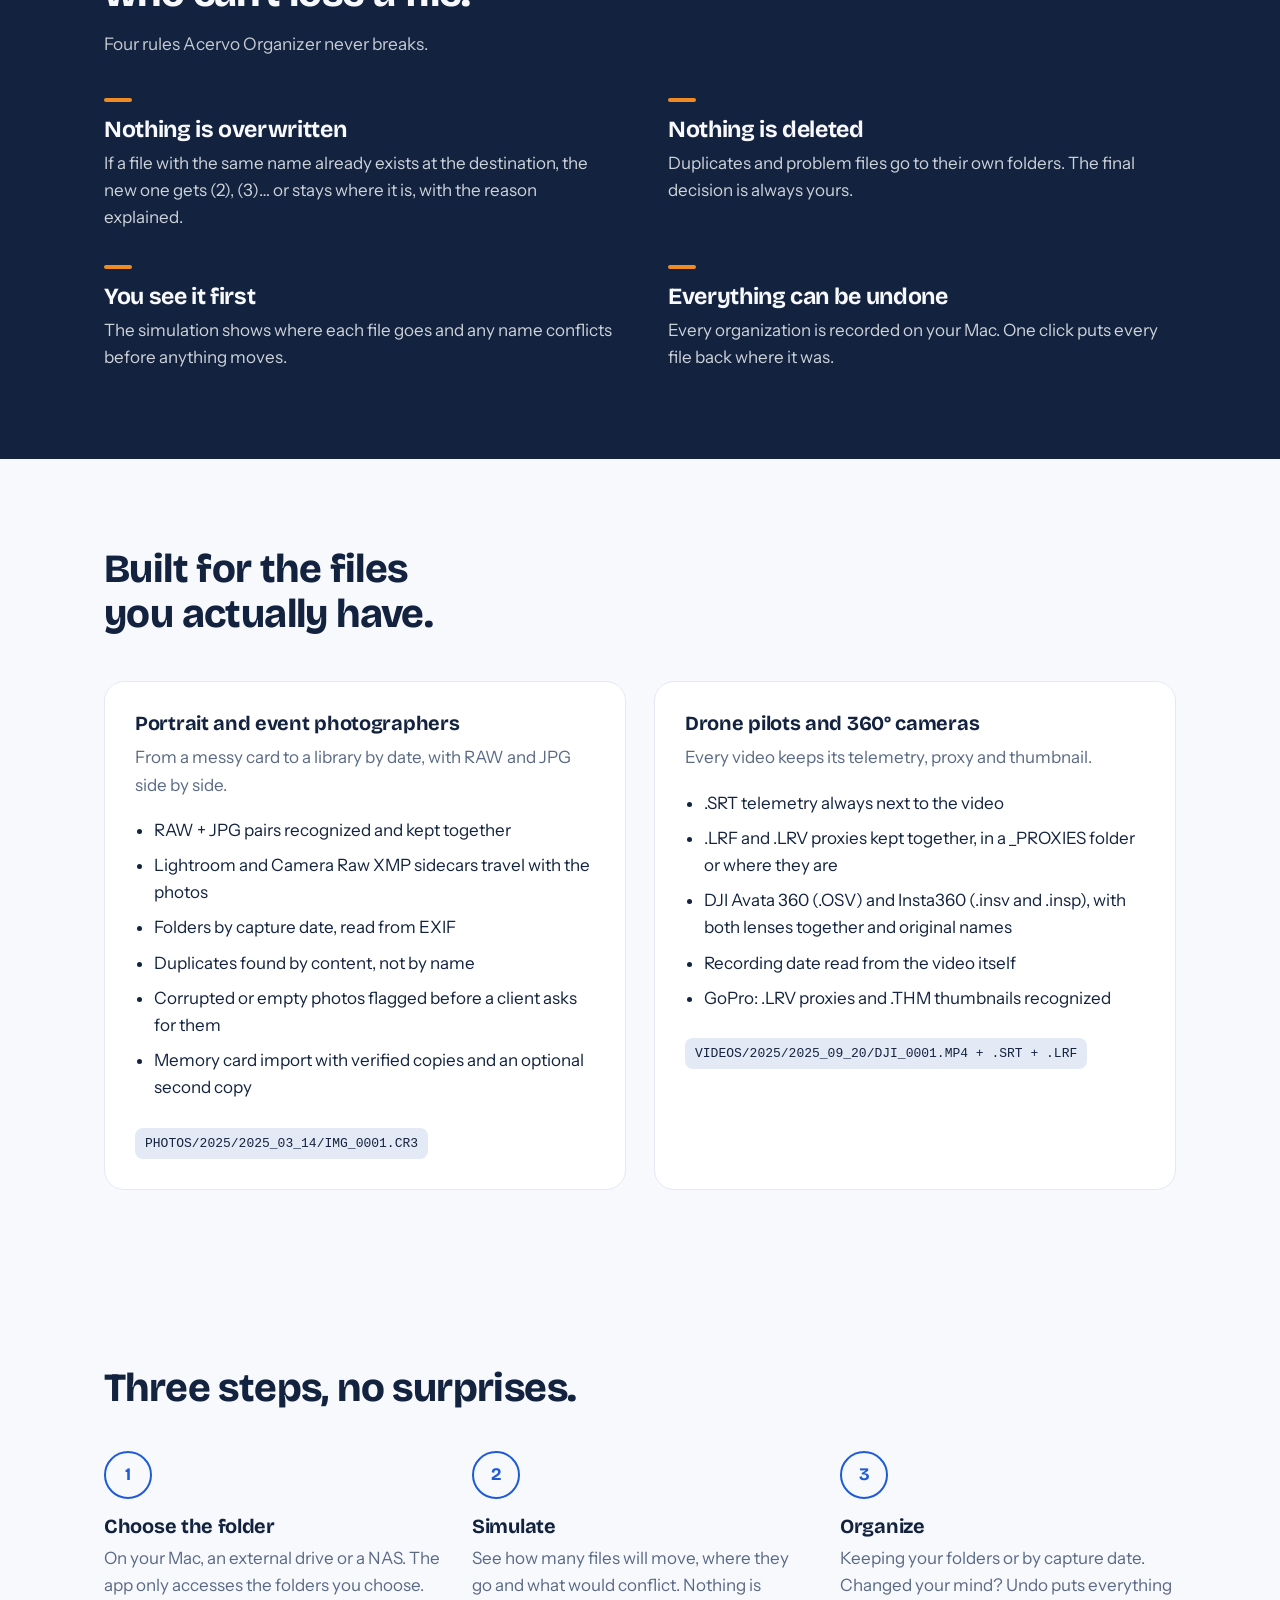
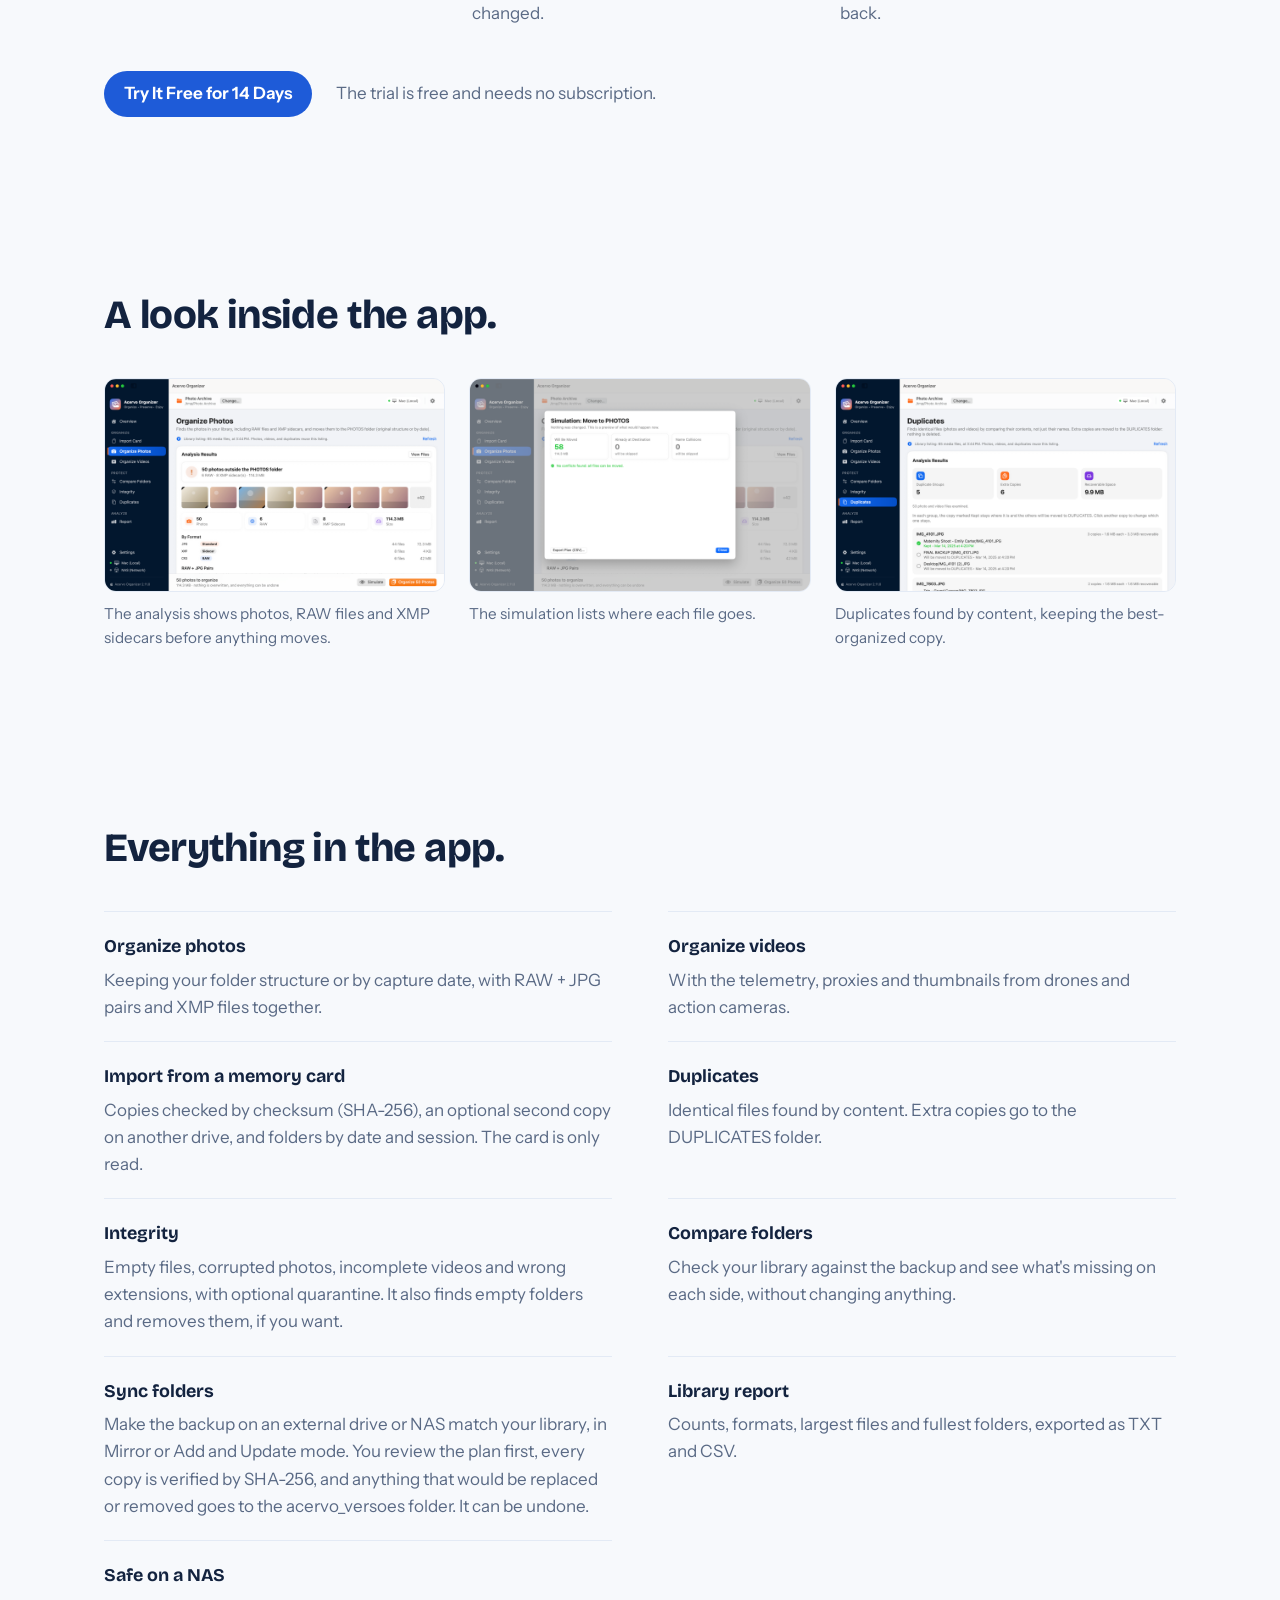
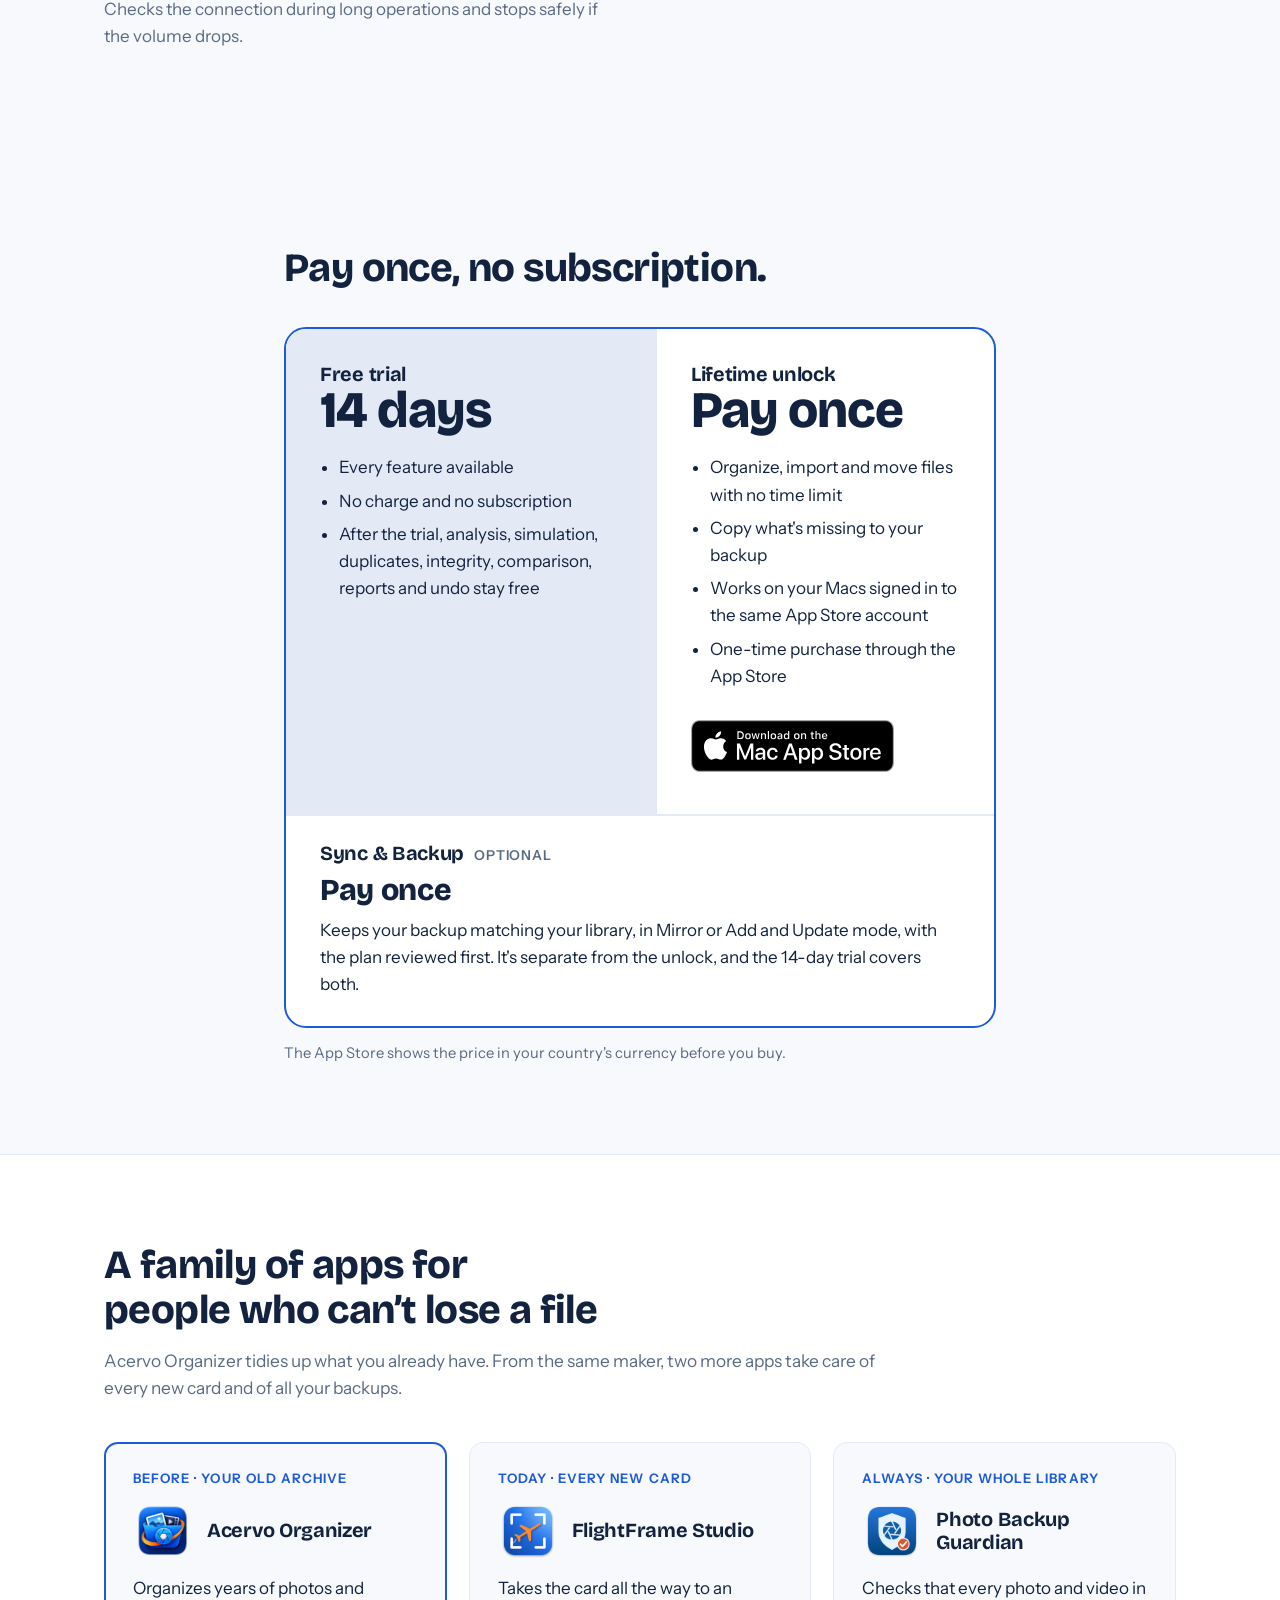
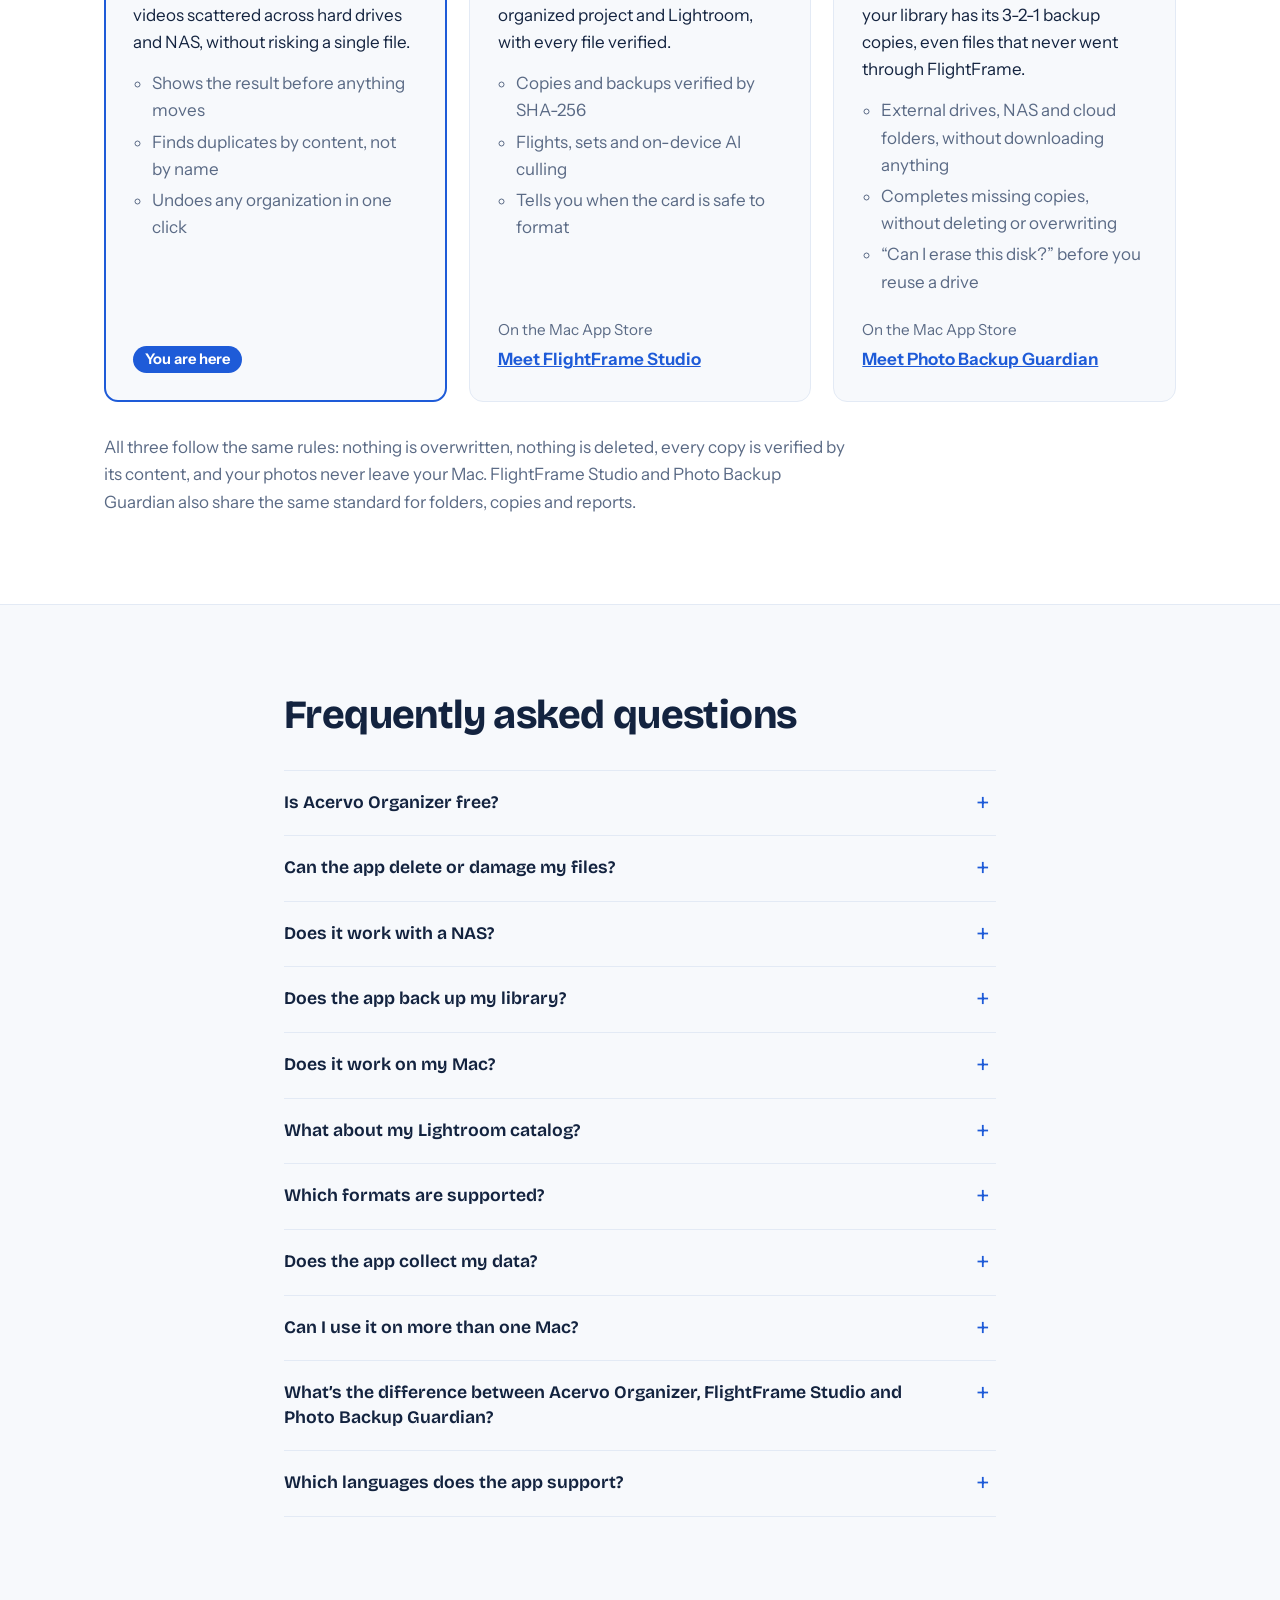
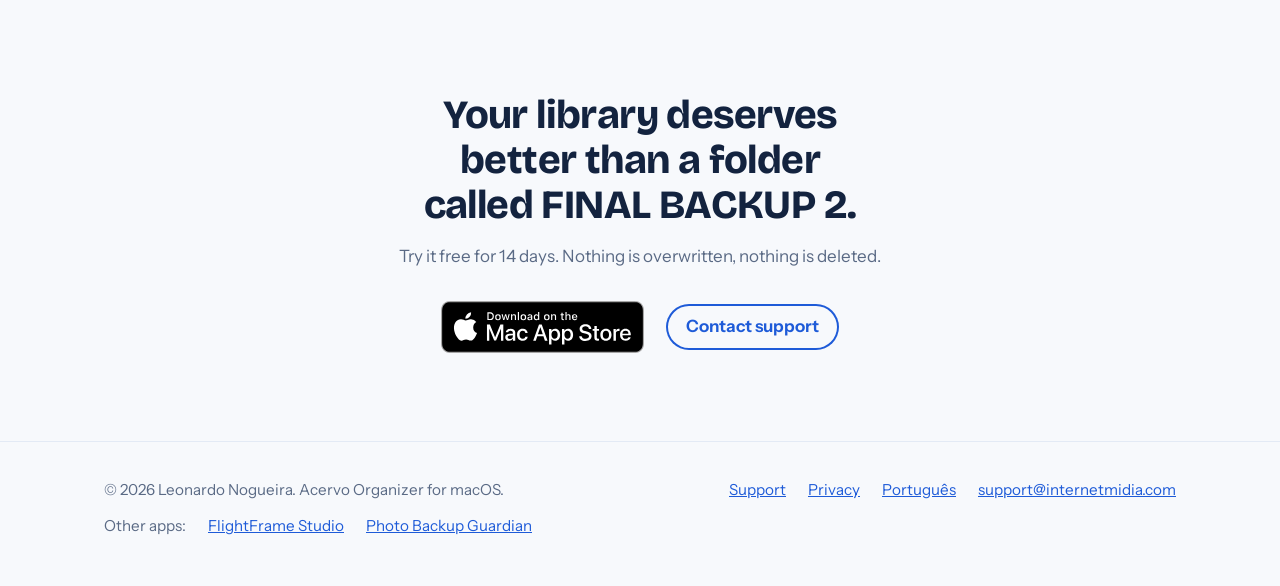
==== commit eb6d088c: "Família de apps: Photo Backup Guardian 1.1 no cartão e no FAQ" ====
--- a/en/index.html
+++ b/en/index.html
@@ -329,8 +329,8 @@
         </header>
         <p>Checks that every photo and video in your library has its 3-2-1 backup copies, even files that never went through FlightFrame.</p>
         <ul>
-          <li>External drives, NAS and cloud folders</li>
-          <li>“Online only” copies in Google Drive and OneDrive</li>
+          <li>External drives, NAS and cloud folders, without downloading anything</li>
+          <li>Completes missing copies, without deleting or overwriting</li>
           <li>“Can I erase this disk?” before you reuse a drive</li>
         </ul>
         <span class="familia-situacao">On the Mac App Store</span>
@@ -354,7 +354,7 @@
       <details><summary>Which formats are supported?</summary><p>Photos in JPG, HEIC, PNG, TIFF and the main RAW formats (CR3, CR2, NEF, ARW, RAF, DNG, ORF, RW2 and others), with XMP. Videos in MOV, MP4, MTS, MKV, AVI and others, with .SRT, .LRF, .LRV and .THM. 360° videos from DJI (.OSV) and Insta360 (.insv and .insp).</p></details>
       <details><summary>Does the app collect my data?</summary><p>No. There is no account, no ads, no usage analytics and no tracking, and your photos never leave your drives. See the <a href="privacy.html">privacy policy</a>.</p></details>
       <details><summary>Can I use it on more than one Mac?</summary><p>Yes. The unlock works on Macs signed in to the same App Store account. On a new Mac, go to Settings, License, View Options…, Restore Purchases.</p></details>
-      <details><summary>What’s the difference between Acervo Organizer, FlightFrame Studio and Photo Backup Guardian?</summary><p>Each one covers a different moment of your work. Acervo Organizer tidies up what’s already on your drives and NAS: it organizes by date, keeps RAW, XMP and telemetry together and sets duplicates aside. <a href="https://flightframe.ravendronevideos.com.br/en/">FlightFrame Studio</a> handles every new card: it copies with verification, organizes the project, makes the backup and the third copy, tells you when the card is safe to format and checks again the copies it made. <a href="https://photobackupguardian.app">Photo Backup Guardian</a> watches your whole library, including what never went through FlightFrame, across every drive and cloud folder, with the online-only copies in Google Drive and OneDrive, and warns you when a 3-2-1 copy is missing. Use one, or all three together.</p></details>
+      <details><summary>What’s the difference between Acervo Organizer, FlightFrame Studio and Photo Backup Guardian?</summary><p>Each one covers a different moment of your work. Acervo Organizer tidies up what’s already on your drives and NAS: it organizes by date, keeps RAW, XMP and telemetry together and sets duplicates aside. <a href="https://flightframe.ravendronevideos.com.br/en/">FlightFrame Studio</a> handles every new card: it copies with verification, organizes the project, makes the backup and the third copy, tells you when the card is safe to format and checks again the copies it made. <a href="https://photobackupguardian.app">Photo Backup Guardian</a> watches your whole library, including what never went through FlightFrame, across every drive and cloud folder, checks the online-only copies in OneDrive, Dropbox and Backblaze B2 without downloading anything, warns you when a 3-2-1 copy is missing and, if you turn on automatic copies, makes the missing ones. Use one, or all three together.</p></details>
       <details><summary>Which languages does the app support?</summary><p>English and Portuguese (Brazil). The app follows your macOS language; to choose another one just for Acervo Organizer, go to System Settings › General › Language &amp; Region › Applications. New users get destination folders named PHOTOS, VIDEOS, DUPLICATES and PROBLEMS.</p></details>
     </div>
   </div>
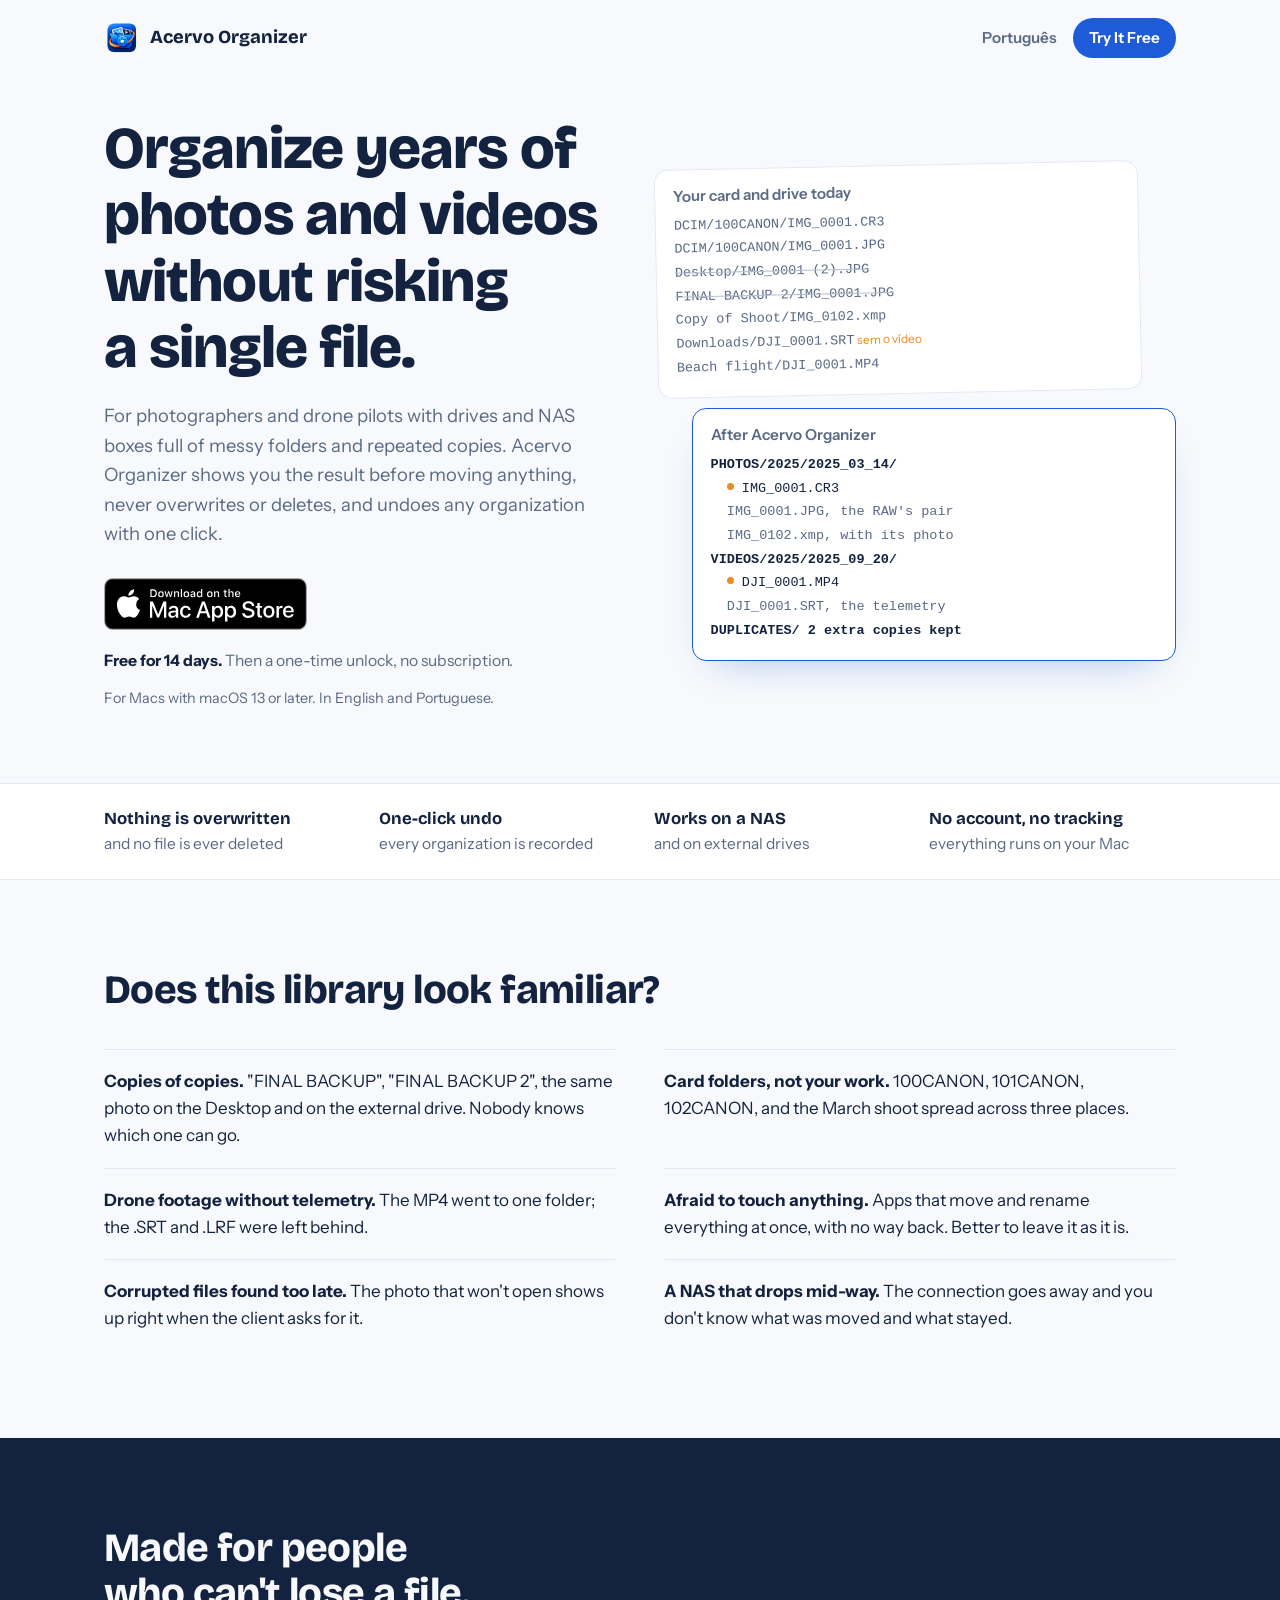
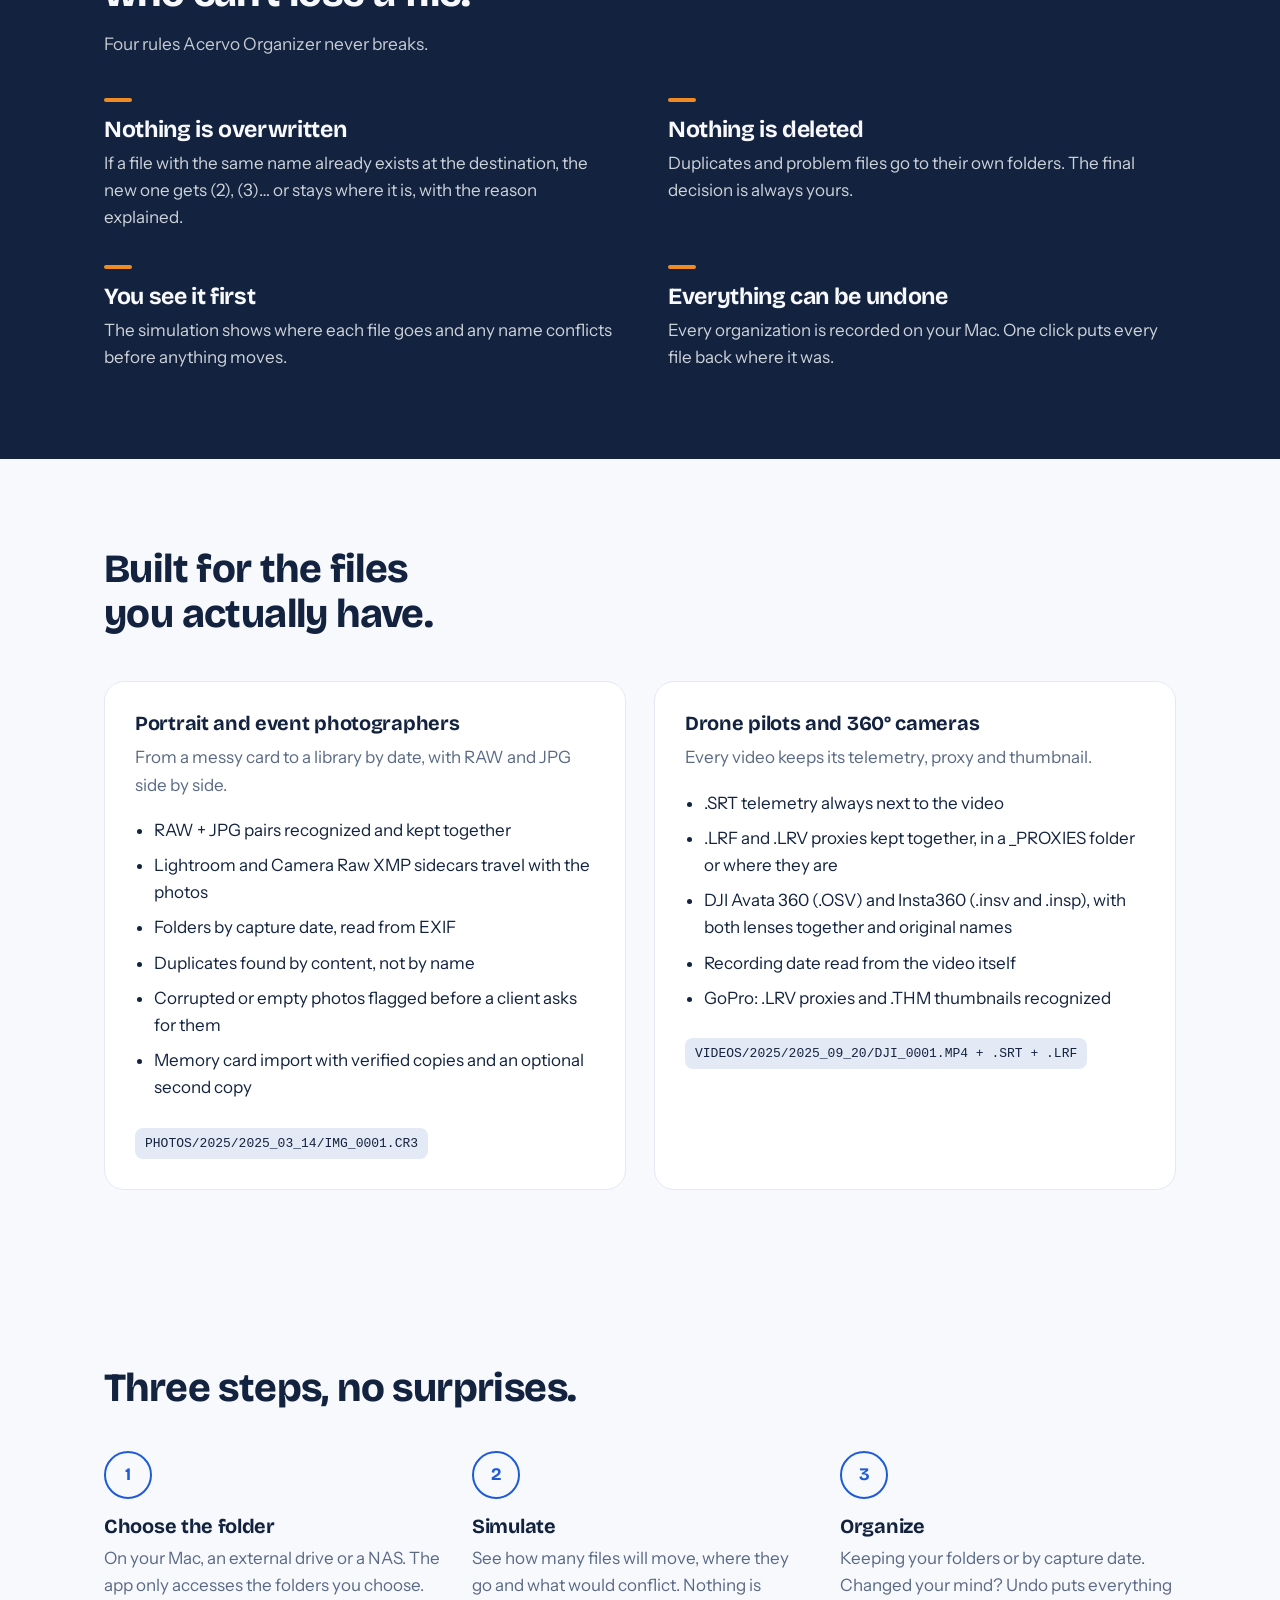
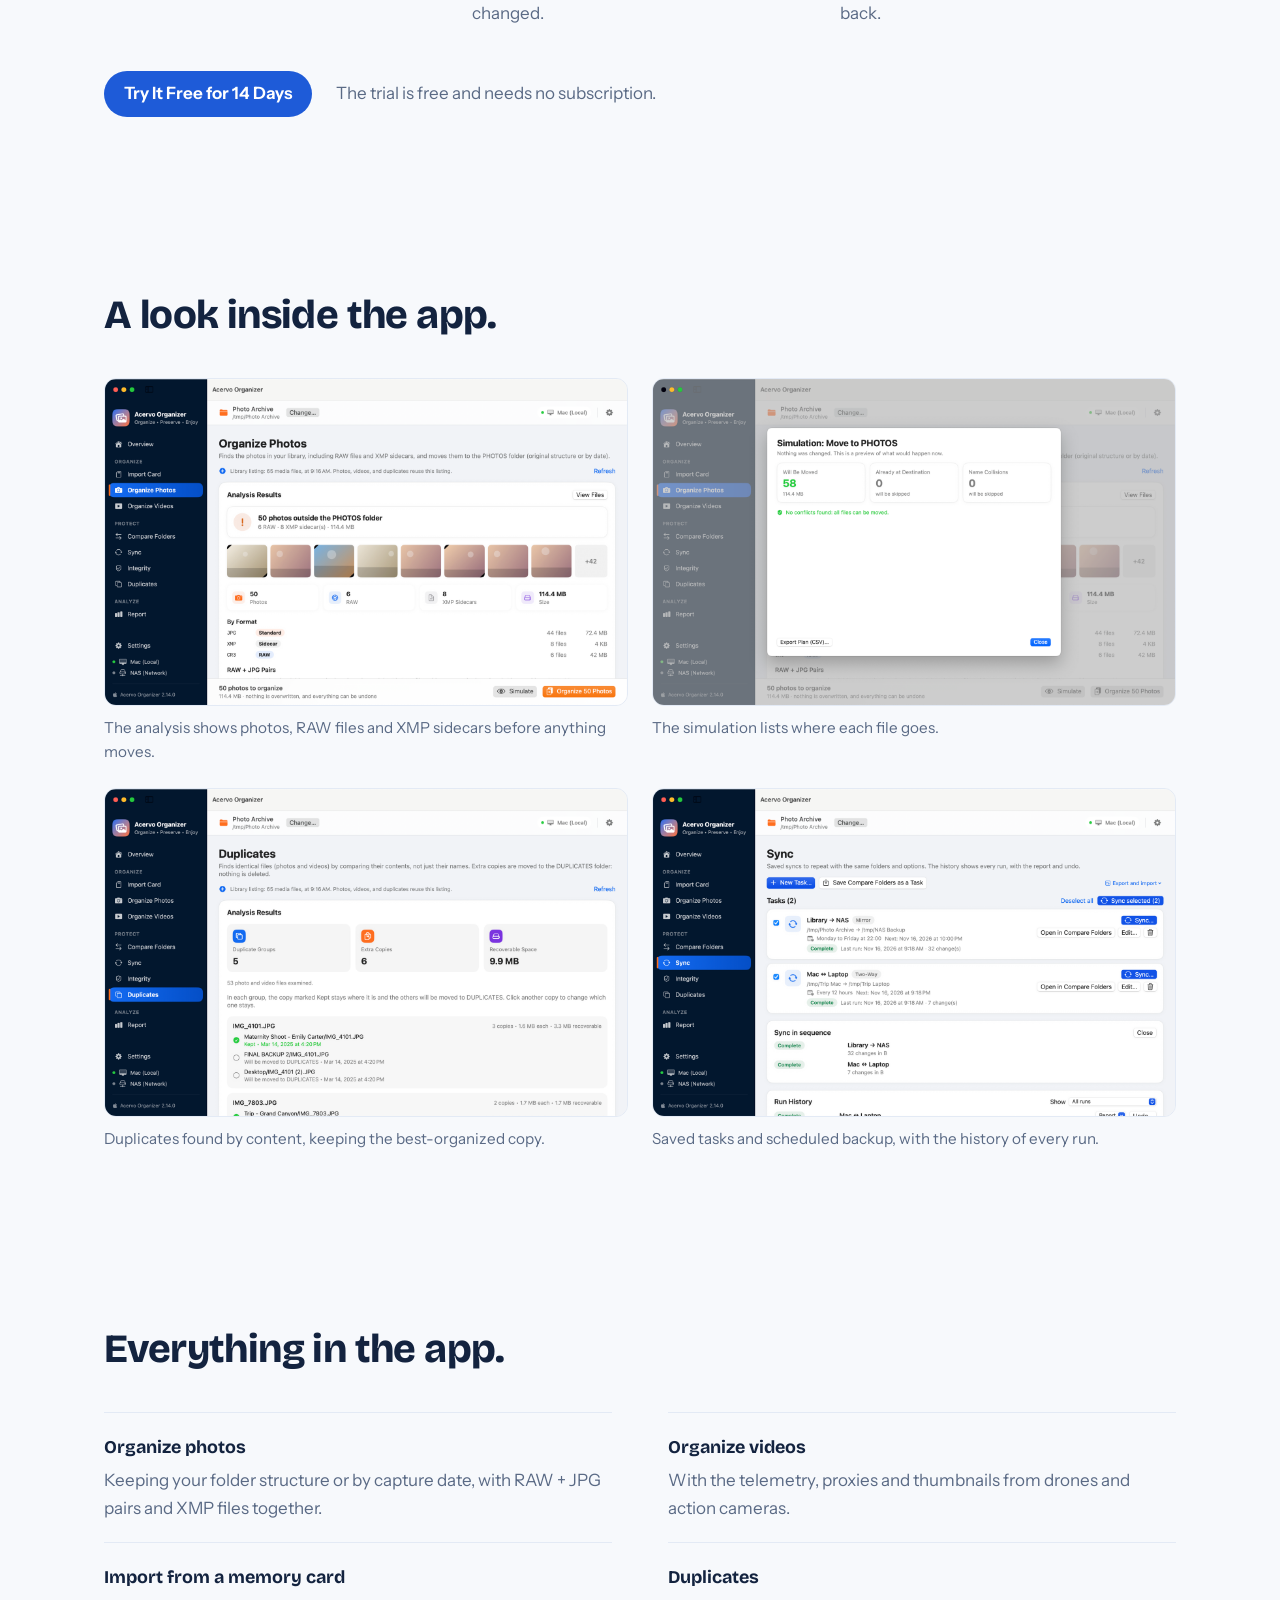
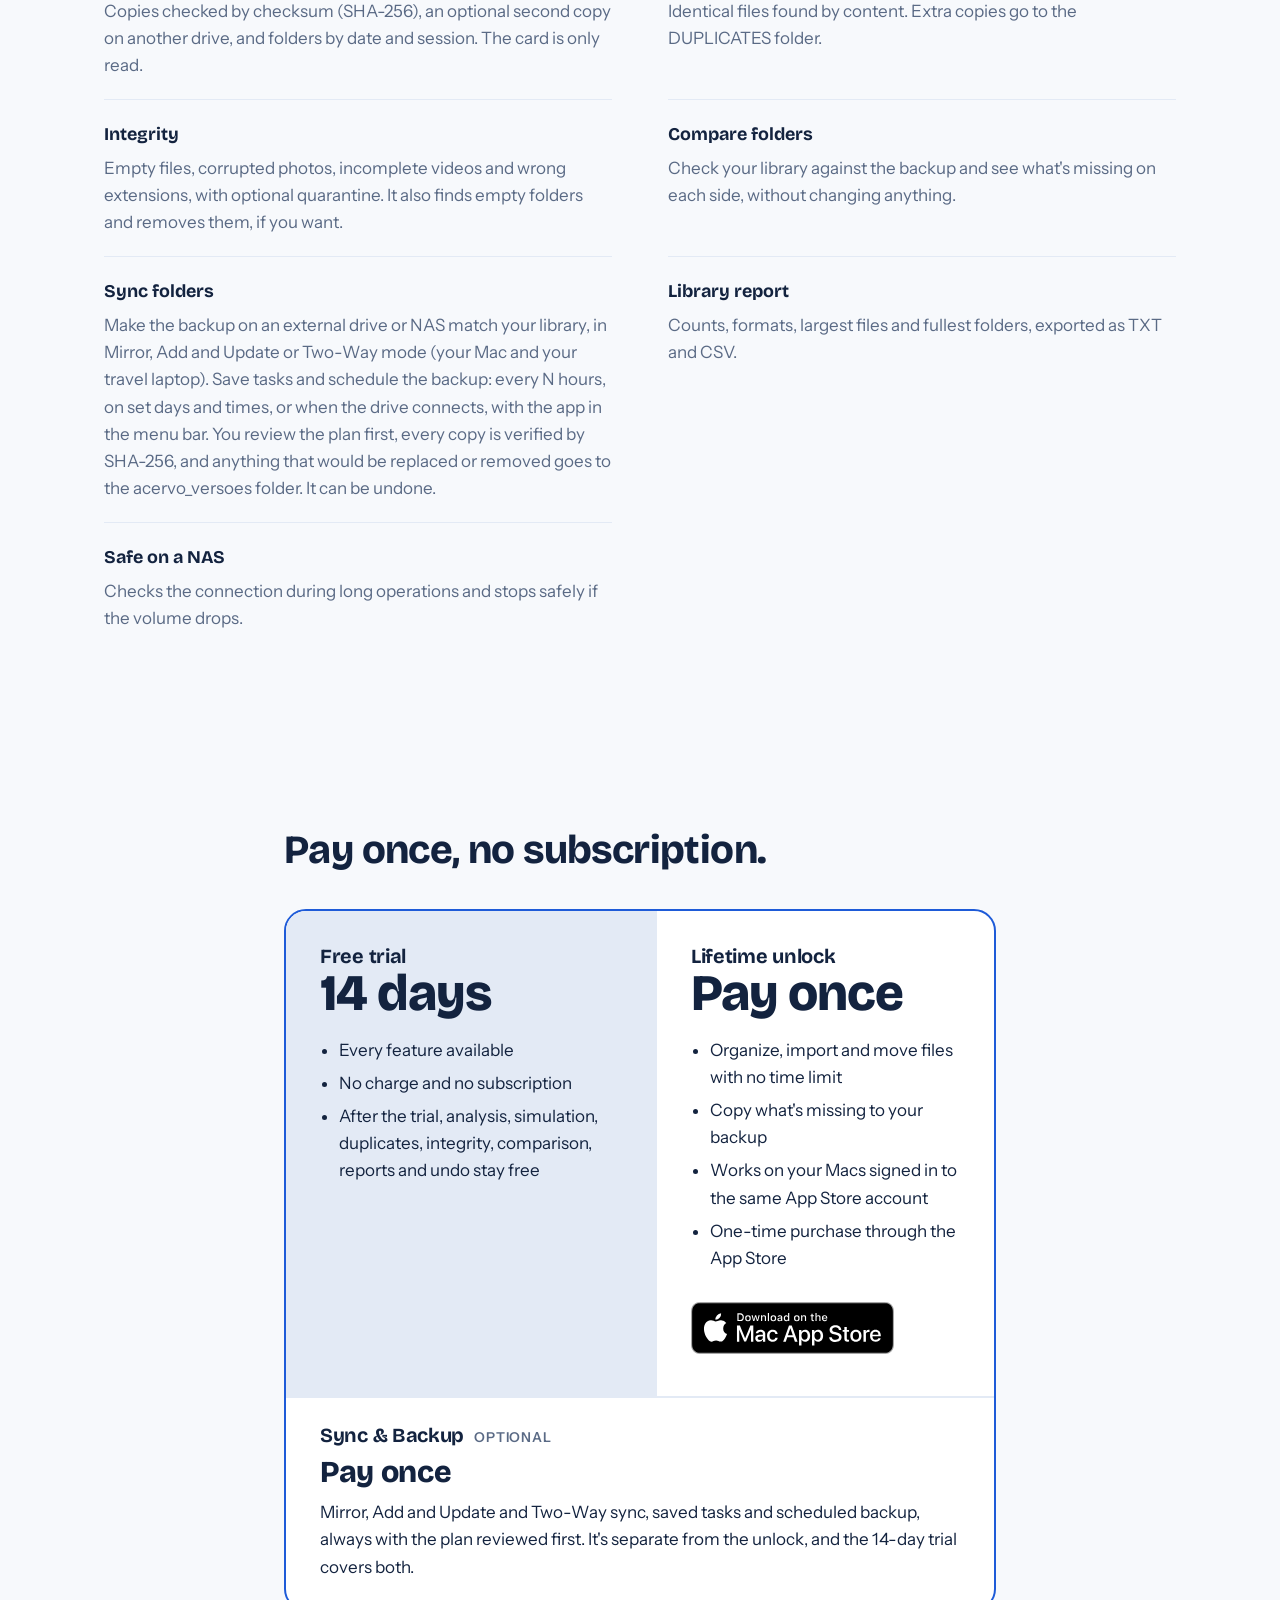
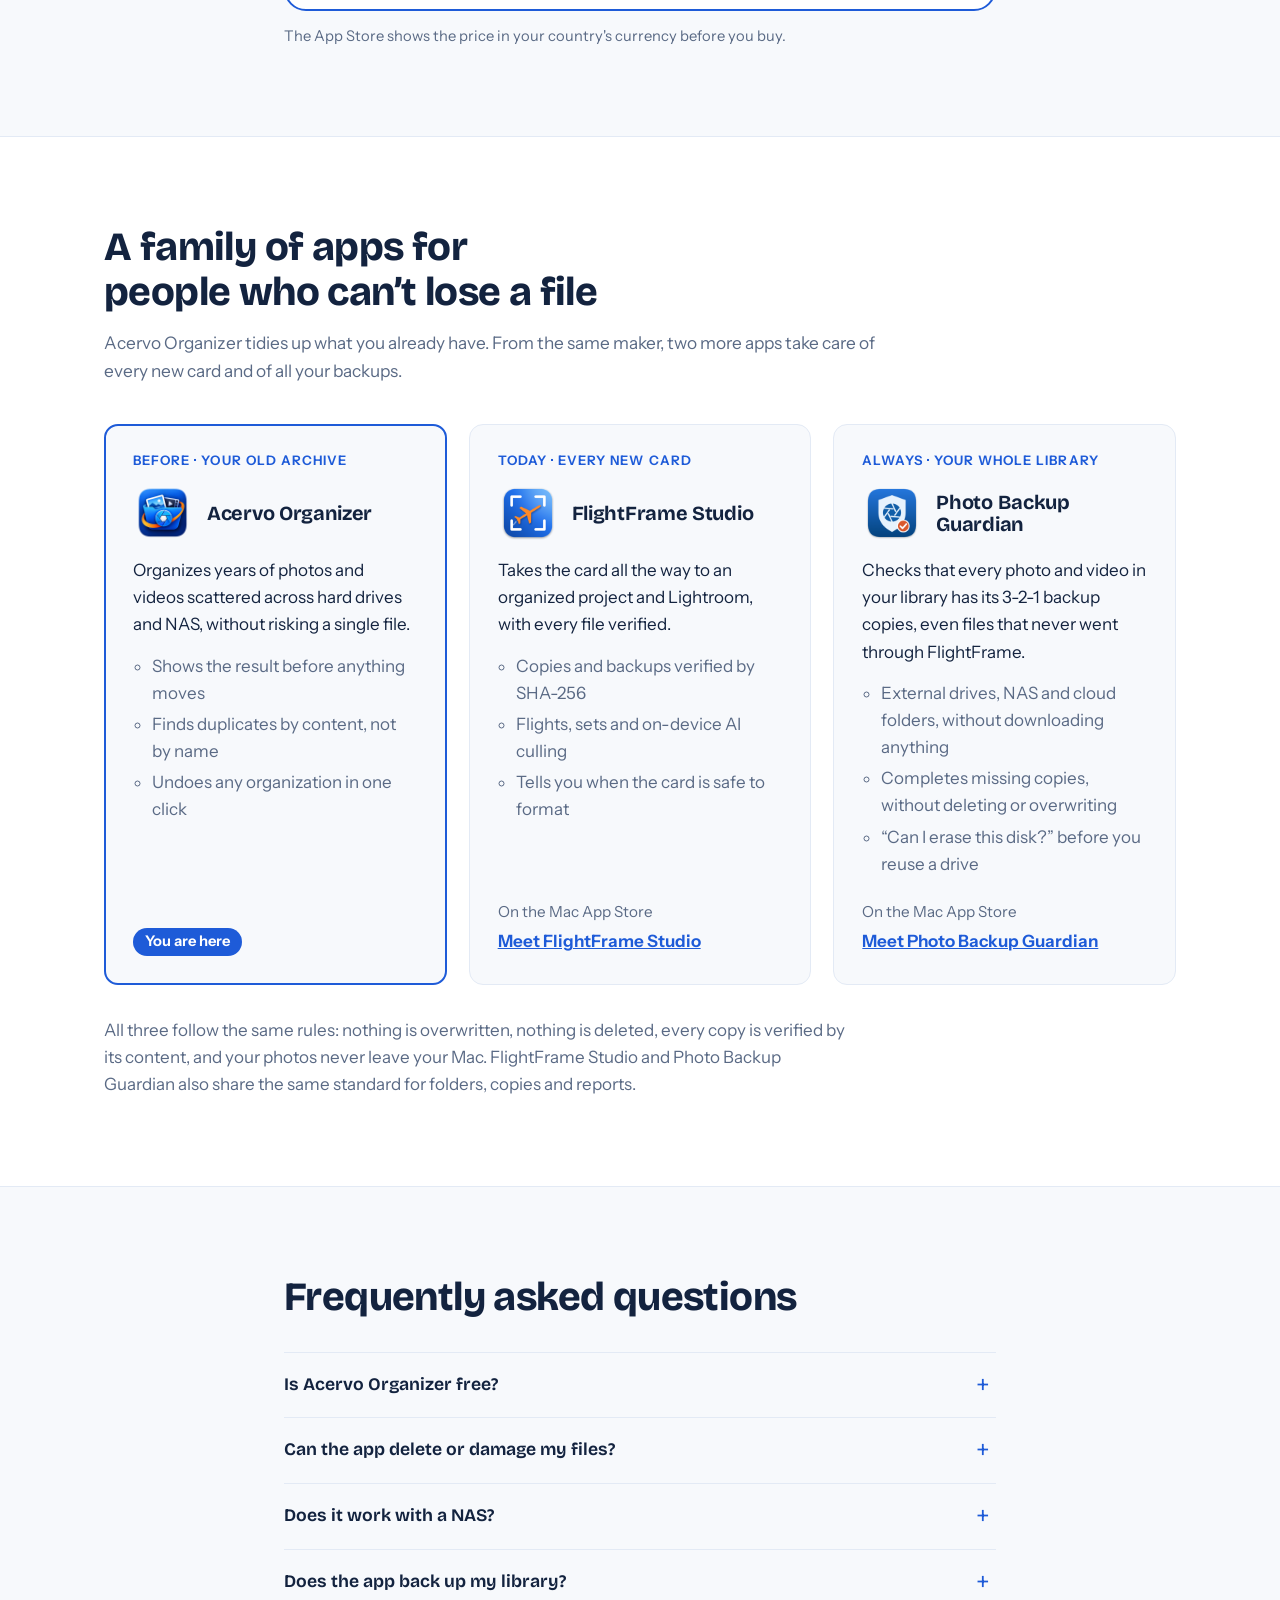
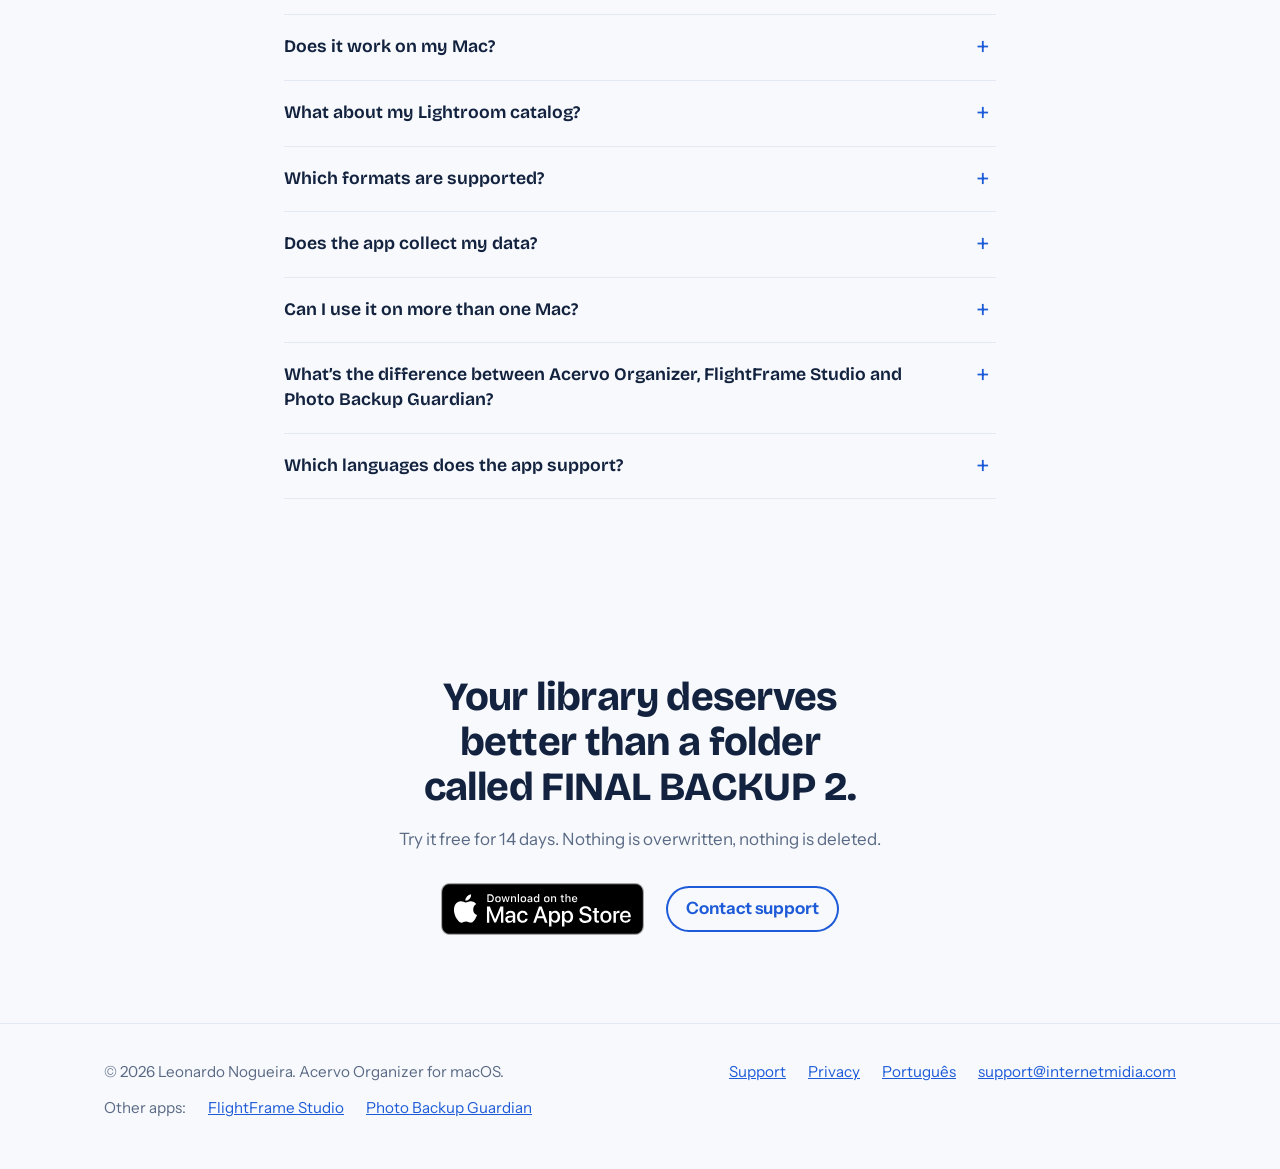
==== commit cbf90cfa: "Site: 2.14 publicada (dois sentidos, tarefas, backup agendado e preço novo) - Sincronização e Backup" ====
--- a/en/index.html
+++ b/en/index.html
@@ -67,7 +67,7 @@
 <link rel="preconnect" href="https://fonts.googleapis.com">
 <link rel="preconnect" href="https://fonts.gstatic.com" crossorigin>
 <link href="https://fonts.googleapis.com/css2?family=Bricolage+Grotesque:opsz,wght@12..96,600;12..96,700;12..96,800&family=Instrument+Sans:wght@400;600;700&display=swap" rel="stylesheet">
-<link rel="stylesheet" href="../style.css?v=2026-11-10">
+<link rel="stylesheet" href="../style.css?v=2026-11-17">
 <script type="application/ld+json">
 {
   "@context": "https://schema.org",
@@ -232,6 +232,7 @@
       <figure><img src="../assets/capturas/en/organize-photos.png" alt="Organize Photos screen with the analysis result" loading="lazy" onerror="this.closest('figure').remove()"><figcaption>The analysis shows photos, RAW files and XMP sidecars before anything moves.</figcaption></figure>
       <figure><img src="../assets/capturas/en/simulation.png" alt="Simulation window with the destination of each file" loading="lazy" onerror="this.closest('figure').remove()"><figcaption>The simulation lists where each file goes.</figcaption></figure>
       <figure><img src="../assets/capturas/en/duplicates.png" alt="Duplicates screen with groups of identical files" loading="lazy" onerror="this.closest('figure').remove()"><figcaption>Duplicates found by content, keeping the best-organized copy.</figcaption></figure>
+      <figure><img src="../assets/capturas/en/sync.png" alt="Sync screen with saved tasks, schedule and history" loading="lazy" onerror="this.closest('figure').remove()"><figcaption>Saved tasks and scheduled backup, with the history of every run.</figcaption></figure>
     </div>
   </div>
 </section>
@@ -246,7 +247,7 @@
       <div><dt>Duplicates</dt><dd>Identical files found by content. Extra copies go to the DUPLICATES folder.</dd></div>
       <div><dt>Integrity</dt><dd>Empty files, corrupted photos, incomplete videos and wrong extensions, with optional quarantine. It also finds empty folders and removes them, if you want.</dd></div>
       <div><dt>Compare folders</dt><dd>Check your library against the backup and see what's missing on each side, without changing anything.</dd></div>
-      <div><dt>Sync folders</dt><dd>Make the backup on an external drive or NAS match your library, in Mirror or Add and Update mode. You review the plan first, every copy is verified by SHA-256, and anything that would be replaced or removed goes to the acervo_versoes folder. It can be undone.</dd></div>
+      <div><dt>Sync folders</dt><dd>Make the backup on an external drive or NAS match your library, in Mirror, Add and Update or Two-Way mode (your Mac and your travel laptop). Save tasks and schedule the backup: every N hours, on set days and times, or when the drive connects, with the app in the menu bar. You review the plan first, every copy is verified by SHA-256, and anything that would be replaced or removed goes to the acervo_versoes folder. It can be undone.</dd></div>
       <div><dt>Library report</dt><dd>Counts, formats, largest files and fullest folders, exported as TXT and CSV.</dd></div>
       <div><dt>Safe on a NAS</dt><dd>Checks the connection during long operations and stops safely if the volume drops.</dd></div>
     </dl>
@@ -280,7 +281,7 @@
       <div class="extra">
         <h3>Sync &amp; Backup <span class="opcional">optional</span></h3>
         <p class="valor-extra">Pay once</p>
-        <p>Keeps your backup matching your library, in Mirror or Add and Update mode, with the plan reviewed first. It's separate from the unlock, and the 14-day trial covers both.</p>
+        <p>Mirror, Add and Update and Two-Way sync, saved tasks and scheduled backup, always with the plan reviewed first. It's separate from the unlock, and the 14-day trial covers both.</p>
       </div>
     </div>
     <p class="discreto" style="margin-top:14px;font-size:.92rem">The App Store shows the price in your country's currency before you buy.</p>
@@ -345,10 +346,10 @@
   <div class="largura estreito">
     <h2>Frequently asked questions</h2>
     <div class="perguntas">
-      <details><summary>Is Acervo Organizer free?</summary><p>The download is free and the first two weeks come with everything unlocked. After that, analysis, simulation, duplicates, integrity, comparison, reports and undo stay free. To keep organizing, importing and moving files, the unlock is a one-time purchase, no subscription. Folder sync in Mirror or Add and Update mode is a separate one-time purchase, Sync &amp; Backup.</p></details>
+      <details><summary>Is Acervo Organizer free?</summary><p>The download is free and the first two weeks come with everything unlocked. After that, analysis, simulation, duplicates, integrity, comparison, reports and undo stay free. To keep organizing, importing and moving files, the unlock is a one-time purchase, no subscription. Folder sync (Mirror, Two-Way, saved tasks and scheduled backup) is a separate one-time purchase, Sync &amp; Backup.</p></details>
       <details><summary>Can the app delete or damage my files?</summary><p>No. It never deletes and never overwrites. Duplicates and problem files are moved to their own folders, and every organization can be undone. Between different drives, the app copies, verifies, and only then removes the original.</p></details>
       <details><summary>Does it work with a NAS?</summary><p>Yes, with the NAS volume mounted on your Mac, such as a Synology or QNAP over the network. The app checks the connection during long operations and stops safely if it drops; what was already moved is recorded and can be undone.</p></details>
-      <details><summary>Does the app back up my library?</summary><p>It keeps your backup up to date: it compares your library with the backup folder, on an external drive or a NAS, and makes them match. Copying what's missing to the backup comes with the unlock. Mirror and Add and Update modes are in the Sync &amp; Backup purchase, paid once. You review the plan before anything is copied, every copy is verified by SHA-256 and nothing is deleted: replaced versions and files that only existed in the backup go to the acervo_versoes folder. The sync can be undone.</p></details>
+      <details><summary>Does the app back up my library?</summary><p>It keeps your backup up to date: it compares your library with the backup folder, on an external drive or a NAS, and makes them match. Copying what's missing to the backup comes with the unlock. Mirror, Add and Update and Two-Way modes, saved tasks and scheduled backup (every N hours, on set days and times, or when the drive connects) are in the Sync &amp; Backup purchase, paid once. You review the plan before anything is copied, every copy is verified by SHA-256 and nothing is deleted: replaced versions and files that only existed in the backup go to the acervo_versoes folder. The sync can be undone.</p></details>
       <details><summary>Does it work on my Mac?</summary><p>It works on Macs with macOS 13 or later, with Apple silicon or Intel processors.</p></details>
       <details><summary>What about my Lightroom catalog?</summary><p>XMP files travel with the photos. If the folders are already in a Lightroom Classic catalog, moving photos outside Lightroom makes the catalog lose track of them; after organizing, use Lightroom's option to find the missing folder and point it to the new place.</p></details>
       <details><summary>Which formats are supported?</summary><p>Photos in JPG, HEIC, PNG, TIFF and the main RAW formats (CR3, CR2, NEF, ARW, RAF, DNG, ORF, RW2 and others), with XMP. Videos in MOV, MP4, MTS, MKV, AVI and others, with .SRT, .LRF, .LRV and .THM. 360° videos from DJI (.OSV) and Insta360 (.insv and .insp).</p></details>
@@ -395,10 +396,10 @@
   "@context": "https://schema.org",
   "@type": "FAQPage",
   "mainEntity": [
-    { "@type": "Question", "name": "Is Acervo Organizer free?", "acceptedAnswer": { "@type": "Answer", "text": "The download is free and the first two weeks come with everything unlocked. After that, analysis, simulation, duplicates, integrity, comparison, reports and undo stay free. To keep organizing, importing and moving files, the unlock is a one-time purchase, no subscription. Folder sync in Mirror or Add and Update mode is a separate one-time purchase, Sync & Backup." } },
+    { "@type": "Question", "name": "Is Acervo Organizer free?", "acceptedAnswer": { "@type": "Answer", "text": "The download is free and the first two weeks come with everything unlocked. After that, analysis, simulation, duplicates, integrity, comparison, reports and undo stay free. To keep organizing, importing and moving files, the unlock is a one-time purchase, no subscription. Folder sync (Mirror, Two-Way, saved tasks and scheduled backup) is a separate one-time purchase, Sync & Backup." } },
     { "@type": "Question", "name": "Can the app delete or damage my files?", "acceptedAnswer": { "@type": "Answer", "text": "No. It never deletes and never overwrites. Duplicates and problem files are moved to their own folders, and every organization can be undone." } },
     { "@type": "Question", "name": "Does it work with a NAS?", "acceptedAnswer": { "@type": "Answer", "text": "Yes, with the NAS volume mounted on your Mac. The app checks the connection during long operations and stops safely if it drops." } },
-    { "@type": "Question", "name": "Does the app back up my library?", "acceptedAnswer": { "@type": "Answer", "text": "It keeps your backup up to date: it compares your library with the backup folder, on an external drive or a NAS, and makes them match. Copying what's missing comes with the unlock; Mirror and Add and Update modes are in the one-time Sync & Backup purchase. Nothing is deleted and the sync can be undone." } },
+    { "@type": "Question", "name": "Does the app back up my library?", "acceptedAnswer": { "@type": "Answer", "text": "It keeps your backup up to date: it compares your library with the backup folder, on an external drive or a NAS, and makes them match. Copying what's missing comes with the unlock; Mirror, Two-Way, saved tasks and scheduled backup are in the one-time Sync & Backup purchase. Nothing is deleted and the sync can be undone." } },
     { "@type": "Question", "name": "Does it work on my Mac?", "acceptedAnswer": { "@type": "Answer", "text": "It works on Macs with macOS 13 or later, with Apple silicon or Intel processors." } },
     { "@type": "Question", "name": "Does the app collect my data?", "acceptedAnswer": { "@type": "Answer", "text": "No. There is no account, no ads, no usage analytics and no tracking, and your photos never leave your drives." } }
   ]
--- a/style.css
+++ b/style.css
@@ -152,7 +152,7 @@
 .meio-cta { margin-top: 44px; display: flex; flex-wrap: wrap; align-items: center; gap: 16px 24px; }
 
 /* Capturas reais (opcionais: aparecem quando os arquivos existem) */
-.galeria { margin-top: 40px; display: grid; grid-template-columns: repeat(auto-fit, minmax(300px, 1fr)); gap: 24px; }
+.galeria { margin-top: 40px; display: grid; grid-template-columns: repeat(auto-fit, minmax(min(420px, 100%), 1fr)); gap: 24px; }
 .galeria figure { margin: 0; }
 .galeria img { border-radius: 12px; border: 1px solid var(--nevoa); display: block; }
 .galeria figcaption { margin-top: 10px; font-size: .95rem; color: var(--ardosia); }
